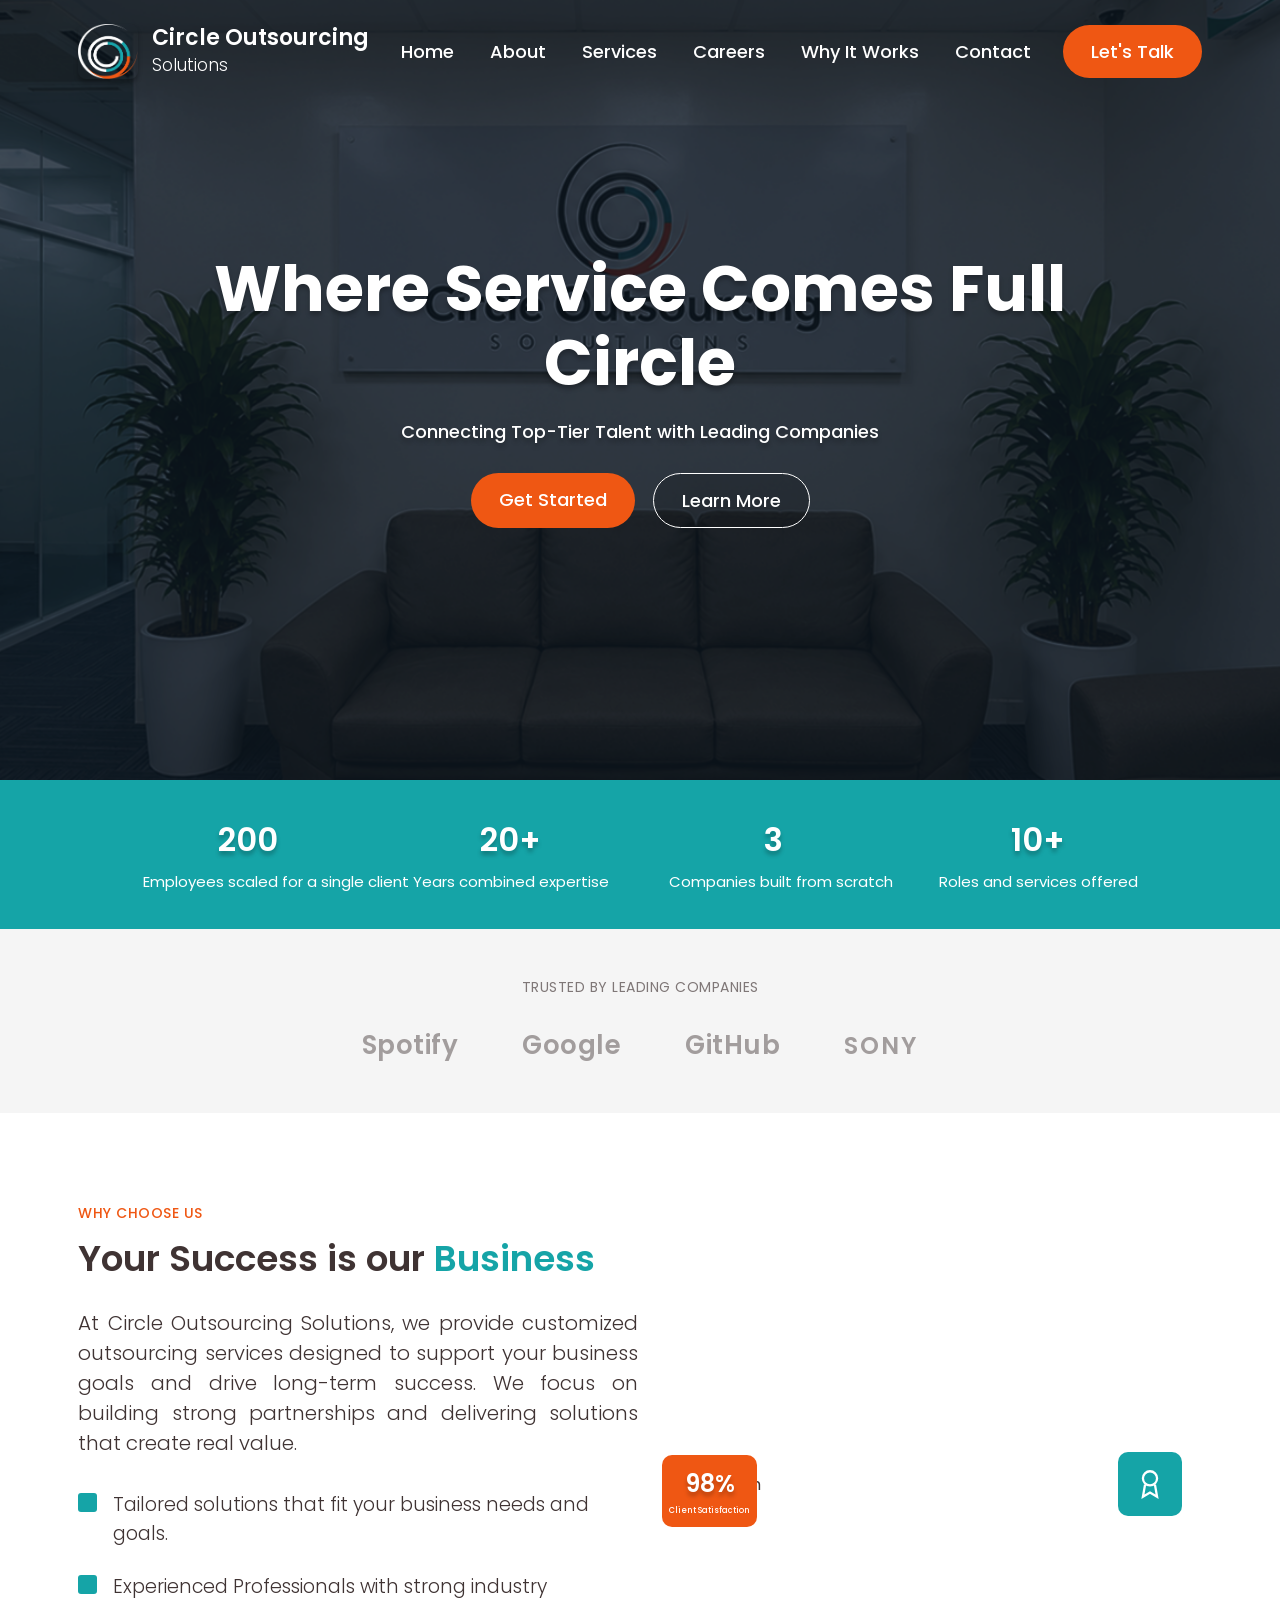
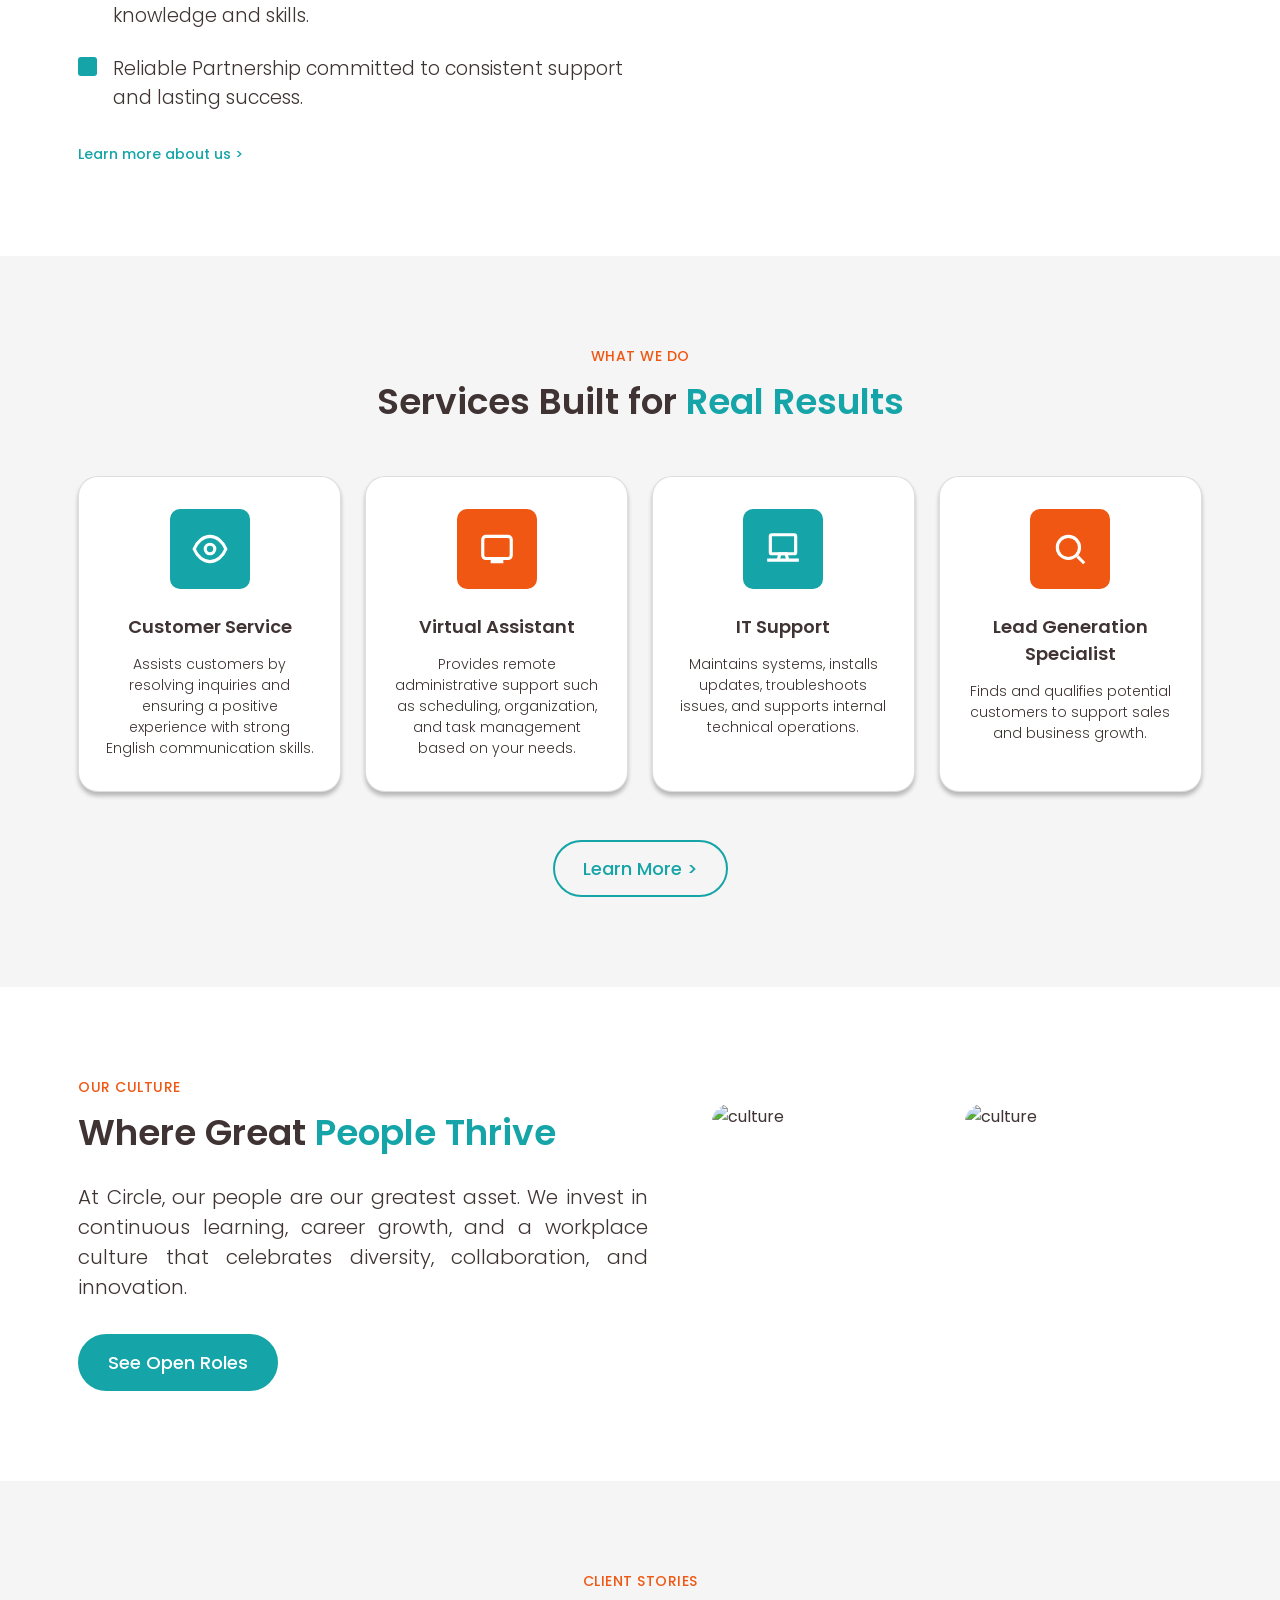
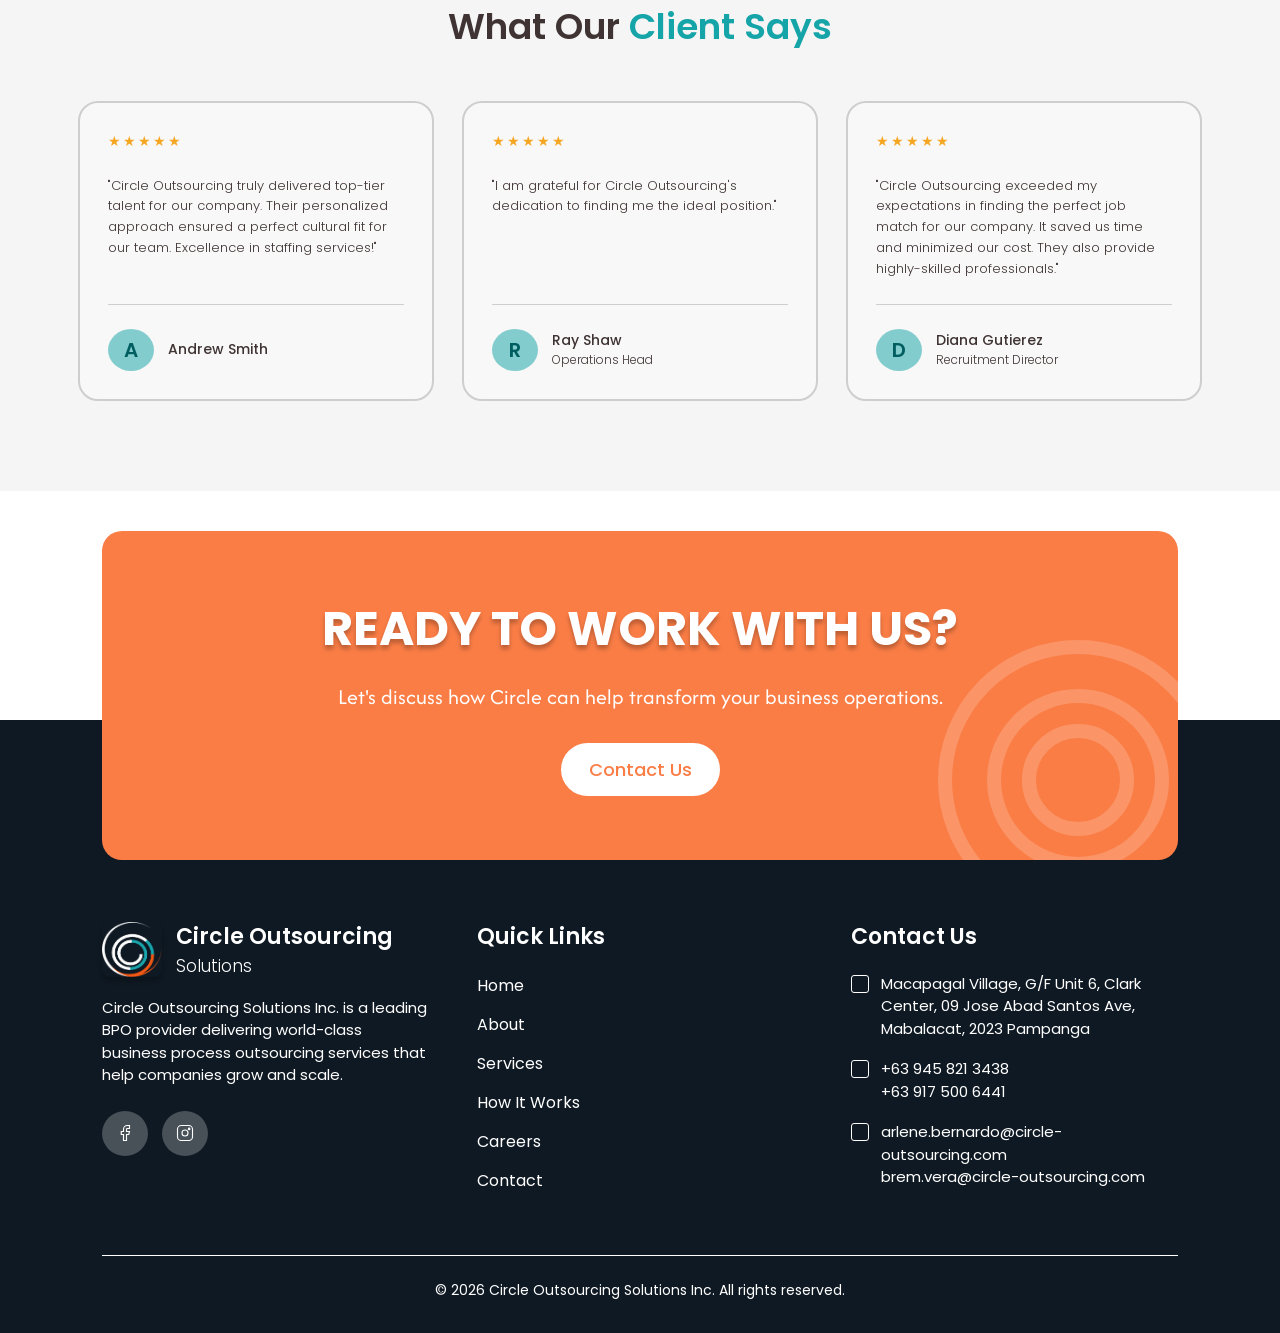
==== index.html @ a2fbd8a4 "Add files via upload" ====
<!DOCTYPE html>
<html lang="en">
<head>
<meta charset="UTF-8">
<title>Circle Outsourcing Solutions</title>
<link href="https://fonts.googleapis.com/css2?family=Poppins:wght@300;400;500;600;700&family=Afacad+Flux:wght@300;400&display=swap" rel="stylesheet">
<style>
  :root{
    --teal:#15A4A7;
    --teal-dark:#005E60;
    --orange:#EF5713;
    --orange-light:#FA7D46;
    --navy:#0F1923;
    --grey-bg:#F5F5F5;
    --text-dark:#3F3333;
  }
  *{box-sizing:border-box; margin:0; padding:0;}
  body{font-family:'Poppins',sans-serif; color:var(--text-dark);}
  img{max-width:100%; display:block;}
  .row12{max-width:1440px; margin:0 auto; padding:0 78.4px;} /* 0.8 of a 98px column (12-col grid, 1440 width, 24px gap) */
  .col-content{width:100%;}
  a{color:inherit; text-decoration:none;}

  /* ===== NAV ===== */
  header{position:fixed; top:0; left:0; right:0; z-index:50; background:rgba(15,25,35,0); transition:background-color .35s ease, box-shadow .35s ease;}
  header.scrolled{background:rgba(15,25,35,0.97); box-shadow:0 4px 20px rgba(0,0,0,.25);}
  .nav{display:flex; align-items:center; justify-content:space-between; padding:24px 0;}
  .brand{display:flex; align-items:center; gap:14px;}
  .brand img{width:60px; height:55px; border-radius:8px; box-shadow:0 4px 4px rgba(0,0,0,.25);}
  .brand-text{color:#fff;}
  .brand-text .name{font-size:22px; font-weight:600; line-height:1.2;}
  .brand-text .sub{font-size:17px; font-weight:300;}
  nav.links{display:flex; gap:36px; flex-wrap:wrap;}
  nav.links a{color:#fff; font-size:18px; font-weight:500;}
  .btn{display:inline-block; border-radius:50px; padding:13px 28px; font-size:18px; font-weight:500; white-space:nowrap;}
  .btn-orange{background:var(--orange); color:#fff;}
  .btn-outline{border:1px solid #fff; color:#fff; background:rgba(0,0,0,.15);}
  .btn-teal-outline{border:2px solid var(--teal); color:var(--teal); background:transparent;}
  .btn-teal{background:var(--teal); color:#fff; border:2px solid var(--teal);}
  .btn-white{background:#fff; color:var(--orange-light);}

  /* ===== HERO ===== */
  .hero{position:relative; background:var(--navy); overflow:hidden; min-height:780px; display:flex; align-items:center;}
  .hero-bg{position:absolute; inset:0; width:100%; height:100%; object-fit:cover; opacity:.55; z-index:0;}
  .hero .row12{position:relative; z-index:1; width:100%;}
  .hero-content{display:flex; flex-direction:column; align-items:center; text-align:center;}
  .hero-content h1{color:#fff; font-size:64px; font-weight:700; text-shadow:0 4px 4px rgba(0,0,0,.25); line-height:1.15; max-width:900px;}
  .hero-content p{color:#fff; font-size:18px; font-weight:500; margin-top:18px; text-shadow:0 4px 4px rgba(0,0,0,.25);}
  .hero-ctas{display:flex; gap:18px; margin-top:28px;}

  /* ===== STATS BAR ===== */
  .stats{background:var(--teal); display:flex; flex-wrap:wrap; justify-content:center; gap:60px; padding:36px 0;}
  .stat{text-align:center; color:#fff; max-width:210px;}
  .stat .num{font-size:32px; font-weight:600; text-shadow:0 4px 4px rgba(0,0,0,.25);}
  .stat .label{font-size:15px; font-weight:400; margin-top:6px; white-space:nowrap;}

  /* ===== TRUSTED BY ===== */
  .trusted{background:var(--grey-bg); padding:48px 24px; text-align:center;}
  .trusted .eyebrow{color:rgba(63,51,51,.65); font-size:14px; font-weight:400; letter-spacing:.5px; margin-bottom:28px;}
  .trusted-logos{display:flex; flex-wrap:wrap; justify-content:center; align-items:center; gap:64px; opacity:.45; color:var(--text-dark);}
  .trusted-logos .logo{font-size:26px; font-weight:600; display:flex; align-items:center; gap:8px; letter-spacing:.5px;}
  .trusted-logos svg{width:24px; height:24px;}

  /* ===== SECTION GENERIC ===== */
  section{padding:90px 0;}
  .eyebrow{color:var(--orange); font-size:14px; font-weight:500; letter-spacing:.5px; margin-bottom:10px;}
  h2{font-size:36px; font-weight:600; line-height:1.4;}
  h2 .teal{color:var(--teal);}
  .center{text-align:center;}

  /* ===== WHY CHOOSE US ===== */
  .why{background:#fff;}
  .why-grid{display:flex; gap:64px; align-items:center; flex-wrap:wrap;}
  .why-text{flex:1 1 480px; min-width:280px;}
  .why-text p.lead{font-size:20px; font-weight:300; text-align:justify; margin:24px 0 32px; line-height:1.5;}
  .why-list{list-style:none; display:flex; flex-direction:column; gap:24px;}
  .why-list li{display:flex; gap:16px; align-items:flex-start; font-size:19px; font-weight:300;}
  .why-list .bullet{flex:0 0 19px; height:19px; width:19px; background:var(--teal); margin-top:3px; border-radius:3px;}
  .learn-more{display:inline-block; margin-top:32px; color:var(--teal); font-size:14px; font-weight:500;}
  .why-img{flex:1 1 420px; min-width:280px; position:relative;}
  .why-img img{border-radius:20px; width:100%; height:auto;}
  .accent-block{position:absolute; border-radius:10px;}
  .accent-teal{width:64px; height:64px; background:var(--teal); top:-20px; right:20px; display:flex; align-items:center; justify-content:center;}
  .accent-orange{width:95px; height:72px; background:var(--orange); bottom:-30px; left:-40px; display:flex; flex-direction:column; align-items:center; justify-content:center; color:#fff;}
  .accent-orange .pct{font-size:24px; font-weight:600; text-shadow:0 4px 4px rgba(0,0,0,.25);}
  .accent-orange .pct-label{font-size:8px; font-weight:500; margin-top:4px;}

  /* ===== SERVICES ===== */
  .services{background:var(--grey-bg);}
  .services-grid{display:grid; grid-template-columns:repeat(4,1fr); gap:24px; margin-top:48px;}
  .service-card{background:#fff; border-radius:20px; border:1px solid rgba(0,0,0,.13); box-shadow:0 4px 4px rgba(0,0,0,.25); padding:32px 24px; text-align:center; display:flex; flex-direction:column; align-items:center;}
  .service-icon{width:80px; height:80px; border-radius:10px; display:flex; align-items:center; justify-content:center; margin-bottom:24px;}
  .service-icon.teal{background:var(--teal);}
  .service-icon.orange{background:var(--orange);}
  .service-icon svg{width:38px; height:38px; stroke:#fff; fill:none; stroke-width:2;}
  .service-card h3{font-size:18px; font-weight:600; margin-bottom:14px;}
  .service-card p{font-size:14px; font-weight:300; line-height:1.5;}
  .services-cta{text-align:center; margin-top:48px;}

 /* ===== CULTURE ===== */
  .culture-grid{display:flex; gap:64px; align-items:center; flex-wrap:wrap;}
  .culture-img{flex:1 1 380px; min-width:280px; display:flex; gap:14px; align-items:stretch;}
  .culture-img img{border-radius:18px; width:100%; height:260px; object-fit:cover; display:block;}
  .culture-img img:first-child{flex:0 1 42%;}
  .culture-img img:last-child{flex:0 1 58%;}
  .culture-text{flex:1 1 460px; min-width:280px;}
  .culture-text p.lead{font-size:20px; font-weight:300; text-align:justify; margin:24px 0 32px; line-height:1.5;}

  /* ===== TESTIMONIALS ===== */
  .testimonials{background:var(--grey-bg);}
  .testi-grid{display:grid; grid-template-columns:repeat(3,1fr); gap:28px; margin-top:48px;}
  .testi-card{background:rgba(255,255,255,.29); border:2px solid #CECECE; border-radius:20px; padding:28px; display:flex; flex-direction:column; gap:24px;}
  .testi-card .quote{font-size:13px; font-weight:300; line-height:1.6; flex:1;}
  .testi-divider{border-top:1px solid #CECECE;}
  .testi-person{display:flex; align-items:center; gap:14px;}
  .avatar{width:46px; height:42px; border-radius:50%; background:rgba(21,164,167,.51); display:flex; align-items:center; justify-content:center; color:var(--teal-dark); font-size:20px; font-weight:600;}
  .testi-person .name{font-size:14px; font-weight:500;}
  .testi-person .role{font-size:12px; font-weight:300;}
  .stars{color:#F5A623; font-size:14px; letter-spacing:2px;}

  /* ===== CTA ===== */
  .cta-wrap{padding:40px 24px 0; position:relative; z-index:2; margin-bottom:-140px;}
  .cta{background:var(--orange-light); border-radius:20px; padding:64px 48px; text-align:center; position:relative; overflow:hidden;}
  .cta img.deco{display:none;}
  .cta .ring{position:absolute; right:-40px; bottom:-60px; width:280px; height:280px; border:14px solid rgba(255,255,255,.18); border-radius:50%;}
  .cta .ring::before{content:''; position:absolute; inset:35px; border:14px solid rgba(255,255,255,.18); border-radius:50%;}
  .cta .ring::after{content:''; position:absolute; inset:70px; border:14px solid rgba(255,255,255,.18); border-radius:50%;}
  .cta h2{color:#fff; font-size:48px; font-weight:700; text-shadow:0 4px 4px rgba(0,0,0,.25); position:relative; z-index:1;}
  .cta p{color:#fff; font-size:22px; font-weight:400; font-family:'Afacad Flux',sans-serif; margin:20px auto 32px; max-width:700px; position:relative; z-index:1;}
  .cta .btn{position:relative; z-index:1;}

  /* ===== FOOTER ===== */
  footer{background:var(--navy); color:#fff; padding:200px 24px 32px; position:relative; z-index:1;}
  .footer-grid{display:flex; gap:48px; flex-wrap:wrap;}
  .footer-col{flex:1 1 260px; min-width:220px;}
  .footer-brand{display:flex; gap:14px; align-items:center; margin-bottom:18px;}
  .footer-brand img{width:60px; height:55px; border-radius:8px; box-shadow:0 4px 4px rgba(0,0,0,.25);}
  .footer-brand .name{font-size:22px; font-weight:600;}
  .footer-brand .sub{font-size:17px; font-weight:300;}
  .footer-col p{font-size:15px; font-weight:400; line-height:1.5;}
  .footer-col h4{font-size:22px; font-weight:600; margin-bottom:20px;}
  .footer-links{list-style:none; display:flex; flex-direction:column; gap:14px;}
  .footer-links a{font-size:16px; font-weight:400;}
  .contact-row{display:flex; gap:12px; margin-bottom:18px; font-size:15px; font-weight:400; line-height:1.5;}
  .icon-circle{width:18px; height:18px; border:1px solid #fff; border-radius:3px; flex:0 0 18px; margin-top:2px;}
  .socials{display:flex; gap:14px; margin-top:24px;}
  .social{width:46px; height:45px; border-radius:50%; background:rgba(255,255,255,.24); display:flex; align-items:center; justify-content:center;}
  .social svg{width:18px; height:18px; stroke:#fff; fill:none; stroke-width:1.5;}
  .footer-bottom{border-top:1px solid #fff; margin-top:48px; padding-top:24px; text-align:center; font-size:14px; font-weight:400;}

  @media (max-width:900px){
    .nav{flex-direction:column; gap:18px; padding:24px;}
    nav.links{justify-content:center;}
    .why-grid, .culture-grid{flex-direction:column;}
    .services-grid{grid-template-columns:repeat(2,1fr);}
    .testi-grid{grid-template-columns:1fr;}
    .hero-content h1{font-size:40px;}
    .cta h2{font-size:32px;}
  }
  @media (max-width:560px){
    .services-grid{grid-template-columns:1fr;}
    .stats{gap:30px;}
  }
</style>
</head>
<body>

<header id="site-header">
  <div class="row12"><div class="col-content nav">
    <div class="brand">
      <img src="COS LOGO.png" alt="logo">
      <div class="brand-text">
        <div class="name">Circle Outsourcing</div>
        <div class="sub">Solutions</div>
      </div>
    </div>
    <nav class="links">
      <a href="#">Home</a>
      <a href="#">About</a>
      <a href="#">Services</a>
      <a href="#">Careers</a>
      <a href="#">Why It Works</a>
      <a href="#">Contact</a>
    </nav>
    <a href="#" class="btn btn-orange">Let's Talk</a>
  </div></div>
</header>

<section class="hero" style="padding:0;">
  <img class="hero-bg" src="HERO SECTION.png" alt="hero background">
  <div class="row12"><div class="col-content hero-content">
    <h1>Where Service Comes Full Circle</h1>
    <p>Connecting Top-Tier Talent with Leading Companies</p>
    <div class="hero-ctas">
      <a href="#" class="btn btn-orange">Get Started</a>
      <a href="#" class="btn btn-outline">Learn More</a>
    </div>
  </div></div>
</section>

<div class="stats">
  <div class="row12"><div class="col-content" style="display:flex; flex-wrap:wrap; justify-content:center; gap:60px;">
  <div class="stat"><div class="num">200</div><div class="label">Employees scaled for a single client</div></div>
  <div class="stat"><div class="num">20+</div><div class="label">Years combined expertise</div></div>
  <div class="stat"><div class="num">3</div><div class="label">Companies built from scratch</div></div>
  <div class="stat"><div class="num">10+</div><div class="label">Roles and services offered</div></div>
  </div></div>
</div>

<div class="trusted">
  <div class="eyebrow">TRUSTED BY LEADING COMPANIES</div>
  <div class="row12"><div class="col-content trusted-logos">
    <div class="logo">Spotify</div>
    <div class="logo">Google</div>
    <div class="logo">GitHub</div>
    <div class="logo" style="font-size:24px; letter-spacing:2px;">SONY</div>
  </div>
</div>
</div>

<section class="why">
  <div class="row12"><div class="col-content why-grid">
    <div class="why-text">
      <div class="eyebrow">WHY CHOOSE US</div>
      <h2>Your Success is our <span class="teal">Business</span></h2>
      <p class="lead">At Circle Outsourcing Solutions, we provide customized outsourcing services designed to support your business goals and drive long-term success. We focus on building strong partnerships and delivering solutions that create real value.</p>
      <ul class="why-list">
        <li><span class="bullet"></span>Tailored solutions that fit your business needs and goals.</li>
        <li><span class="bullet"></span>Experienced Professionals with strong industry knowledge and skills.</li>
        <li><span class="bullet"></span>Reliable Partnership committed to consistent support and lasting success.</li>
      </ul>
      <a href="#" class="learn-more">Learn more about us &gt;</a>
    </div>
    <div class="why-img">
      <img src="WEBSITE PICS/3 People.png" alt="team">
      <div class="accent-block accent-teal">
        <svg viewBox="0 0 24 24" width="34" height="34" fill="none" stroke="#fff" stroke-width="1.6"><circle cx="12" cy="8" r="5"/><path d="M8.5 12.5L7 21l5-3 5 3-1.5-8.5"/></svg>
      </div>
      <div class="accent-block accent-orange">
        <div class="pct">98%</div>
        <div class="pct-label">Client Satisfaction</div>
      </div>
    </div>
  </div>
</div>
</section>

<section class="services">
  <div class="eyebrow center">WHAT WE DO</div>
  <h2 class="center">Services Built for <span class="teal">Real Results</span></h2>
  <div class="row12"><div class="col-content services-grid">
    <div class="service-card">
      <div class="service-icon teal">
        <svg viewBox="0 0 24 24"><path d="M2 12c2-5 6-8 10-8s8 3 10 8c-2 5-6 8-10 8s-8-3-10-8z"/><circle cx="12" cy="12" r="3"/></svg>
      </div>
      <h3>Customer Service</h3>
      <p>Assists customers by resolving inquiries and ensuring a positive experience with strong English communication skills.</p>
    </div>
    <div class="service-card">
      <div class="service-icon orange">
        <svg viewBox="0 0 24 24"><rect x="3" y="4" width="18" height="14" rx="2"/><path d="M8 20h8M12 18v2"/></svg>
      </div>
      <h3>Virtual Assistant</h3>
      <p>Provides remote administrative support such as scheduling, organization, and task management based on your needs.</p>
    </div>
    <div class="service-card">
      <div class="service-icon teal">
        <svg viewBox="0 0 24 24"><rect x="4" y="3" width="16" height="12" rx="1"/><path d="M2 19h20M9 19l1-4h4l1 4"/></svg>
      </div>
      <h3>IT Support</h3>
      <p>Maintains systems, installs updates, troubleshoots issues, and supports internal technical operations.</p>
    </div>
    <div class="service-card">
      <div class="service-icon orange">
        <svg viewBox="0 0 24 24"><circle cx="11" cy="11" r="7"/><path d="M21 21l-4.3-4.3"/></svg>
      </div>
      <h3>Lead Generation Specialist</h3>
      <p>Finds and qualifies potential customers to support sales and business growth.</p>
    </div>
  </div>
  </div>
  <div class="services-cta">
    <a href="#" class="btn btn-teal-outline">Learn More &gt;</a>
  </div>
</section>

<section class="culture">
  <div class="row12"><div class="col-content culture-grid">
    <div class="culture-text">
      <div class="eyebrow">OUR CULTURE</div>
      <h2>Where Great <span class="teal">People Thrive</span></h2>
      <p class="lead">At Circle, our people are our greatest asset. We invest in continuous learning, career growth, and a workplace culture that celebrates diversity, collaboration, and innovation.</p>
      <a href="#" class="btn btn-teal">See Open Roles</a>
    </div>
    <div class="culture-img" style="display:flex; gap:16px;">
      <img src="WEBSITE PICS/Talking girl.png" alt="culture" style="flex:1;">
      <img src="WEBSITE PICS/Meeting.png" alt="culture" style="flex:1;">
    </div>
  </div>
</div>
</section>

<section class="testimonials">
  <div class="eyebrow center">CLIENT STORIES</div>
  <h2 class="center">What Our <span class="teal">Client Says</span></h2>
  <div class="row12"><div class="col-content testi-grid">
    <div class="testi-card">
      <div class="stars">★★★★★</div>
      <div class="quote">"Circle Outsourcing truly delivered top-tier talent for our company. Their personalized approach ensured a perfect cultural fit for our team. Excellence in staffing services!"</div>
      <div class="testi-divider"></div>
      <div class="testi-person">
        <div class="avatar">A</div>
        <div>
          <div class="name">Andrew Smith</div>
        </div>
      </div>
    </div>
    <div class="testi-card">
      <div class="stars">★★★★★</div>
      <div class="quote">"I am grateful for Circle Outsourcing's dedication to finding me the ideal position."</div>
      <div class="testi-divider"></div>
      <div class="testi-person">
        <div class="avatar">R</div>
        <div>
          <div class="name">Ray Shaw</div>
          <div class="role">Operations Head</div>
        </div>
      </div>
    </div>
    <div class="testi-card">
      <div class="stars">★★★★★</div>
      <div class="quote">"Circle Outsourcing exceeded my expectations in finding the perfect job match for our company. It saved us time and minimized our cost. They also provide highly-skilled professionals."</div>
      <div class="testi-divider"></div>
      <div class="testi-person">
        <div class="avatar">D</div>
        <div>
          <div class="name">Diana Gutierez</div>
          <div class="role">Recruitment Director</div>
        </div>
      </div>
    </div>
  </div>
  </div>
</section>

<div class="cta-wrap">
  <div class="row12"><div class="col-content">
  <div class="cta">
    <img class="deco" src="https://placehold.co/330x283" alt="">
    <div class="ring"></div>
    <h2>READY TO WORK WITH US?</h2>
    <p>Let's discuss how Circle can help transform your business operations.</p>
    <a href="#" class="btn btn-white">Contact Us</a>
  </div>
  </div></div>
</div>

<footer>
  <div class="row12"><div class="col-content footer-grid">
    <div class="footer-col">
      <div class="footer-brand">
        <img src="COS LOGO.png" alt="logo">
        <div>
          <div class="name">Circle Outsourcing</div>
          <div class="sub">Solutions</div>
        </div>
      </div>
      <p>Circle Outsourcing Solutions Inc. is a leading BPO provider delivering world-class business process outsourcing services that help companies grow and scale.</p>
      <div class="socials">
        <div class="social"><svg viewBox="0 0 24 24"><path d="M18 2h-3a5 5 0 00-5 5v3H7v4h3v8h4v-8h3l1-4h-4V7a1 1 0 011-1h3z"/></svg></div>
        <div class="social"><svg viewBox="0 0 24 24"><rect x="2" y="2" width="20" height="20" rx="5"/><circle cx="12" cy="12" r="4"/><circle cx="17.5" cy="6.5" r="1"/></svg></div>
      </div>
    </div>
    <div class="footer-col">
      <h4>Quick Links</h4>
      <ul class="footer-links">
        <li><a href="#">Home</a></li>
        <li><a href="#">About</a></li>
        <li><a href="#">Services</a></li>
        <li><a href="#">How It Works</a></li>
        <li><a href="#">Careers</a></li>
        <li><a href="#">Contact</a></li>
      </ul>
    </div>
    <div class="footer-col">
      <h4>Contact Us</h4>
      <div class="contact-row"><div class="icon-circle"></div>Macapagal Village, G/F Unit 6, Clark Center, 09 Jose Abad Santos Ave, Mabalacat, 2023 Pampanga</div>
      <div class="contact-row"><div class="icon-circle"></div>+63 945 821 3438<br>+63 917 500 6441</div>
      <div class="contact-row"><div class="icon-circle"></div>arlene.bernardo@circle-outsourcing.com<br>brem.vera@circle-outsourcing.com</div>
    </div>
  </div>
  </div>
  <div class="row12"><div class="col-content footer-bottom">© 2026 Circle Outsourcing Solutions Inc. All rights reserved.</div></div>
</footer>

<script>
  const header = document.getElementById('site-header');
  function updateHeader(){
    if (window.scrollY > 40) {
      header.classList.add('scrolled');
    } else {
      header.classList.remove('scrolled');
    }
  }
  window.addEventListener('scroll', updateHeader);
  updateHeader();
</script>

</body>
</html>
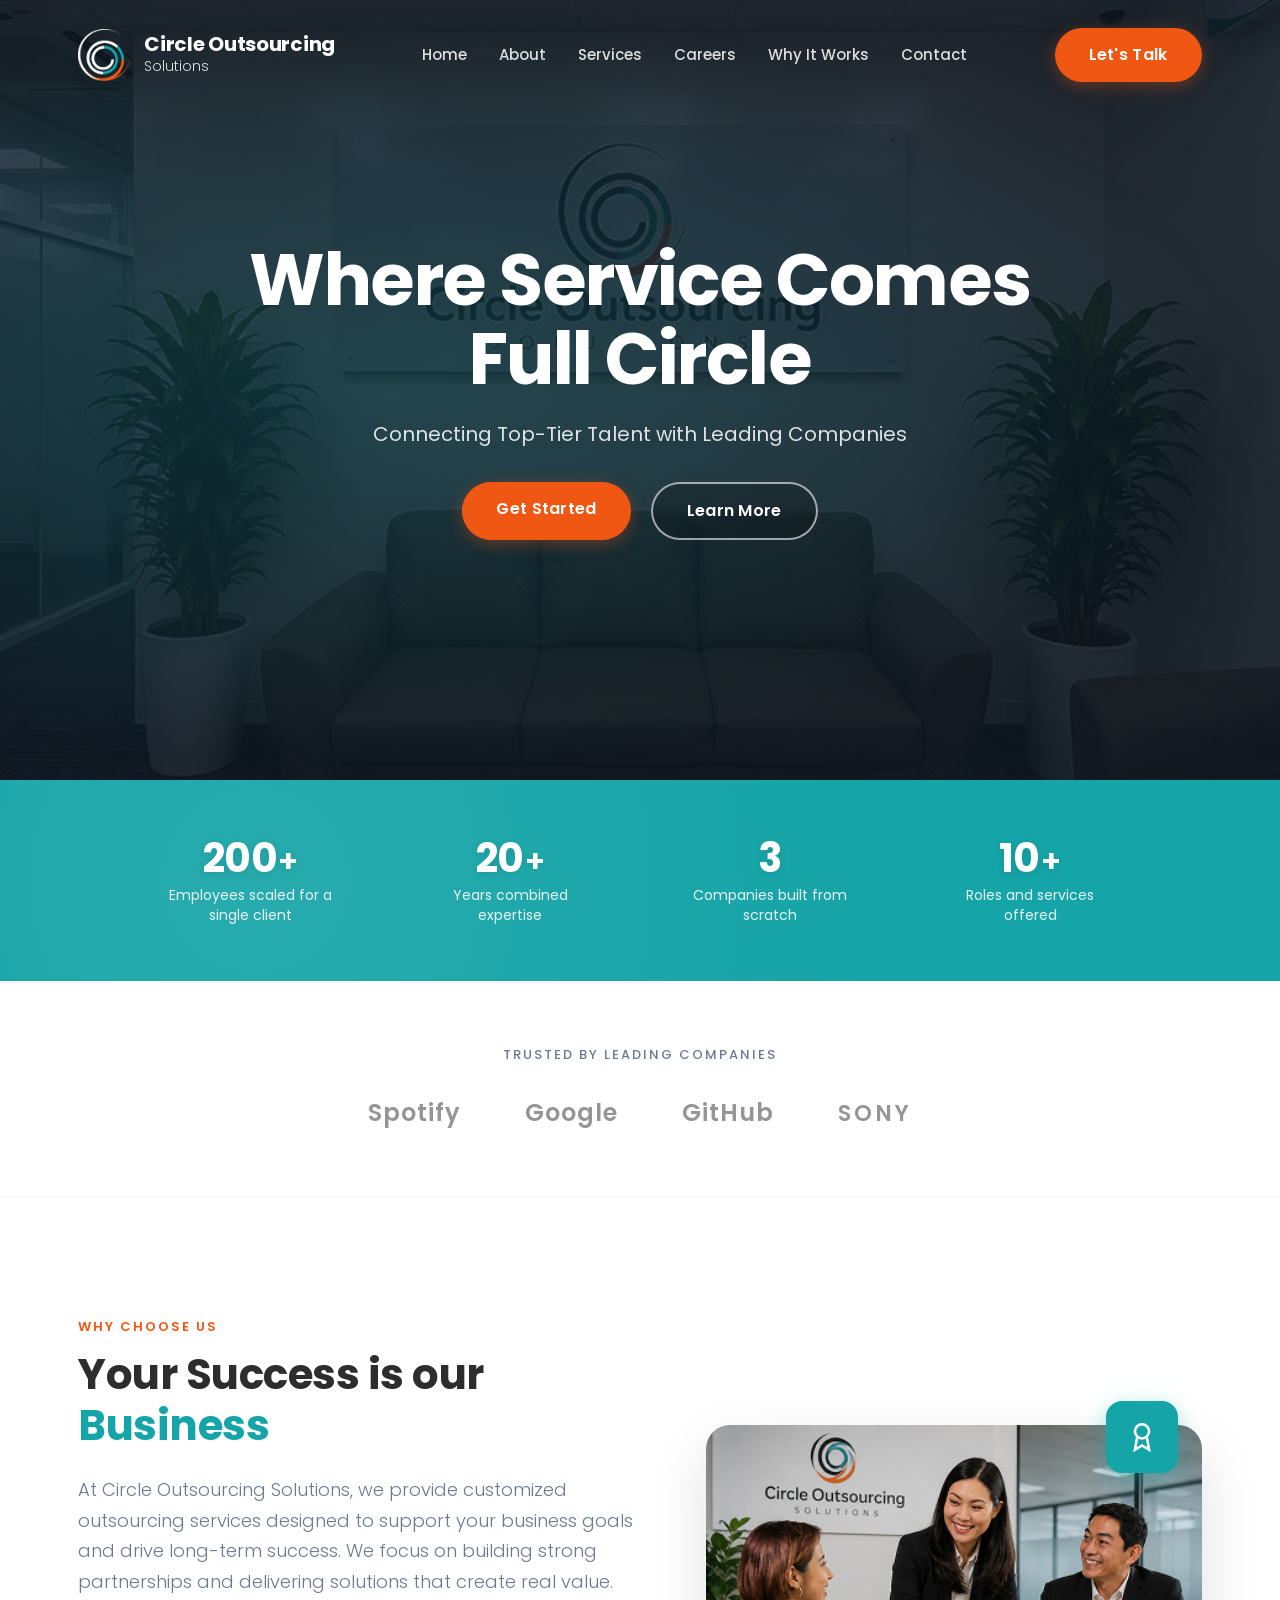
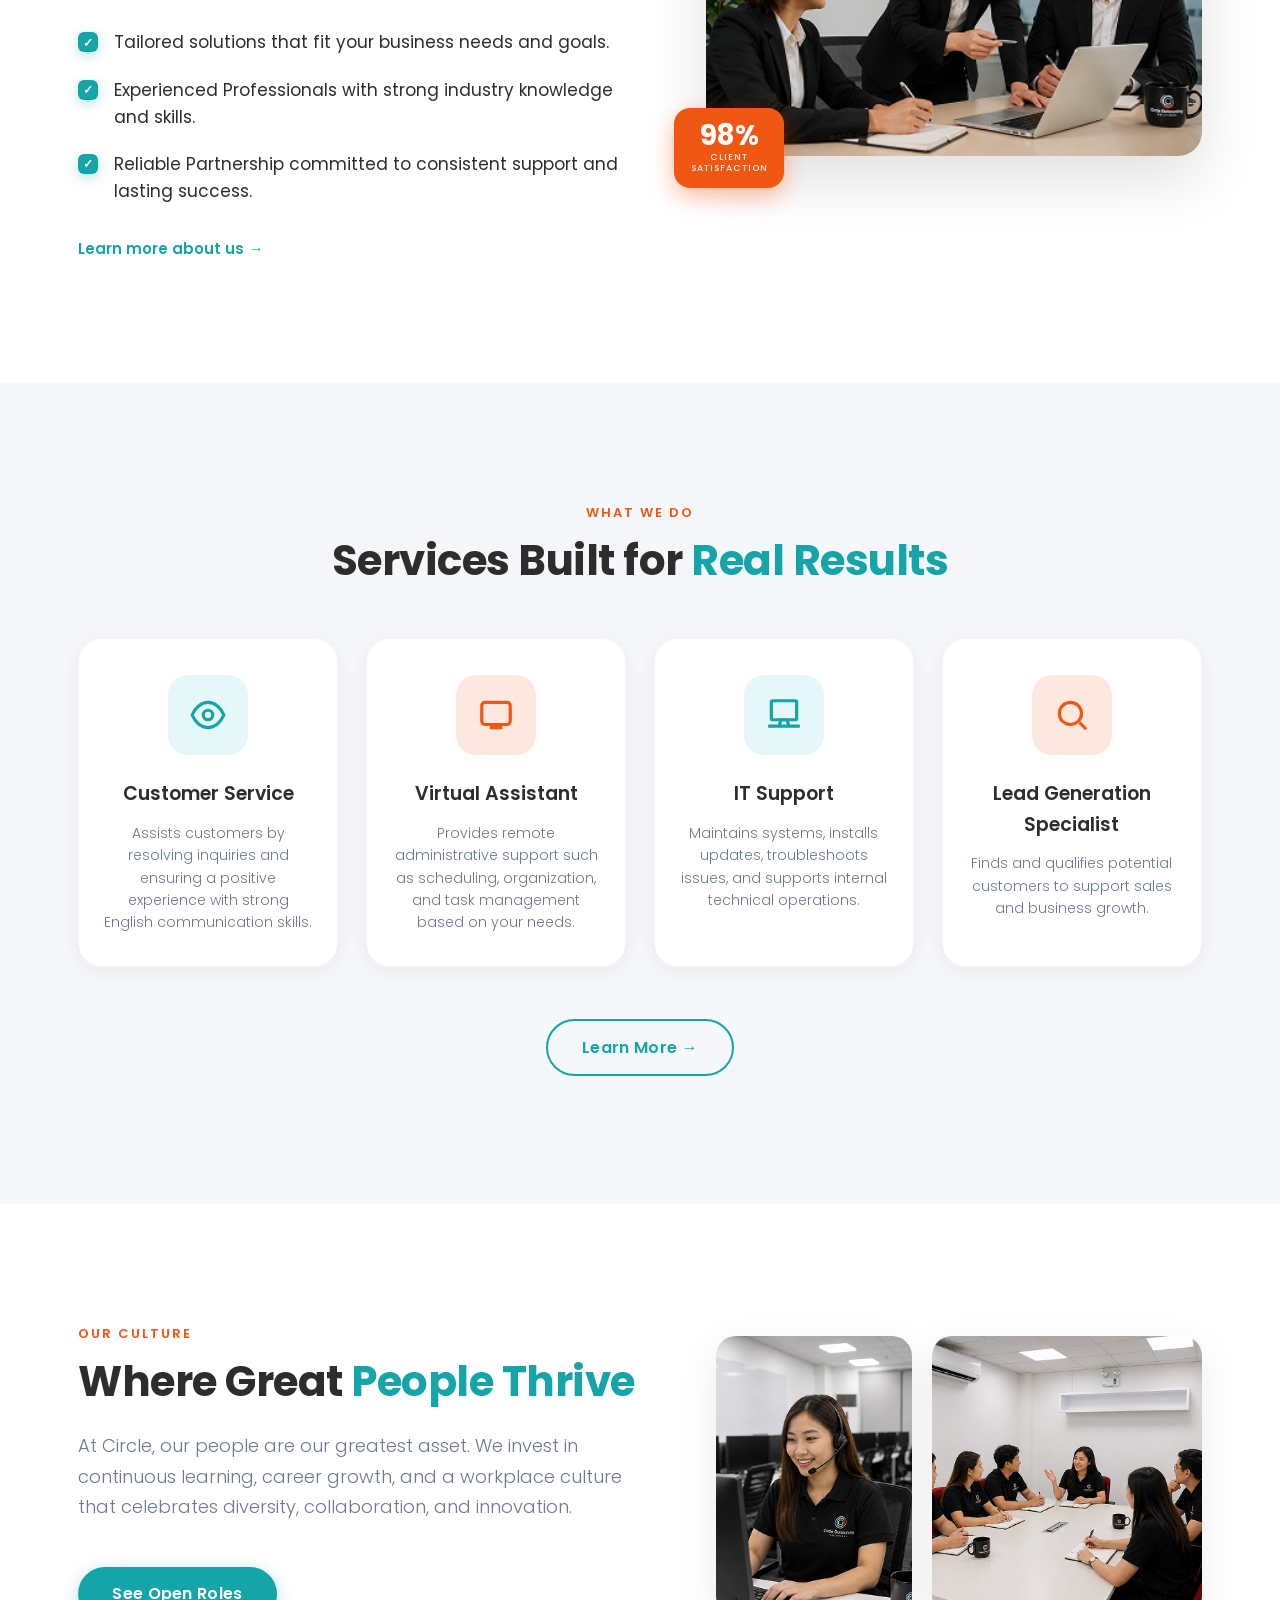
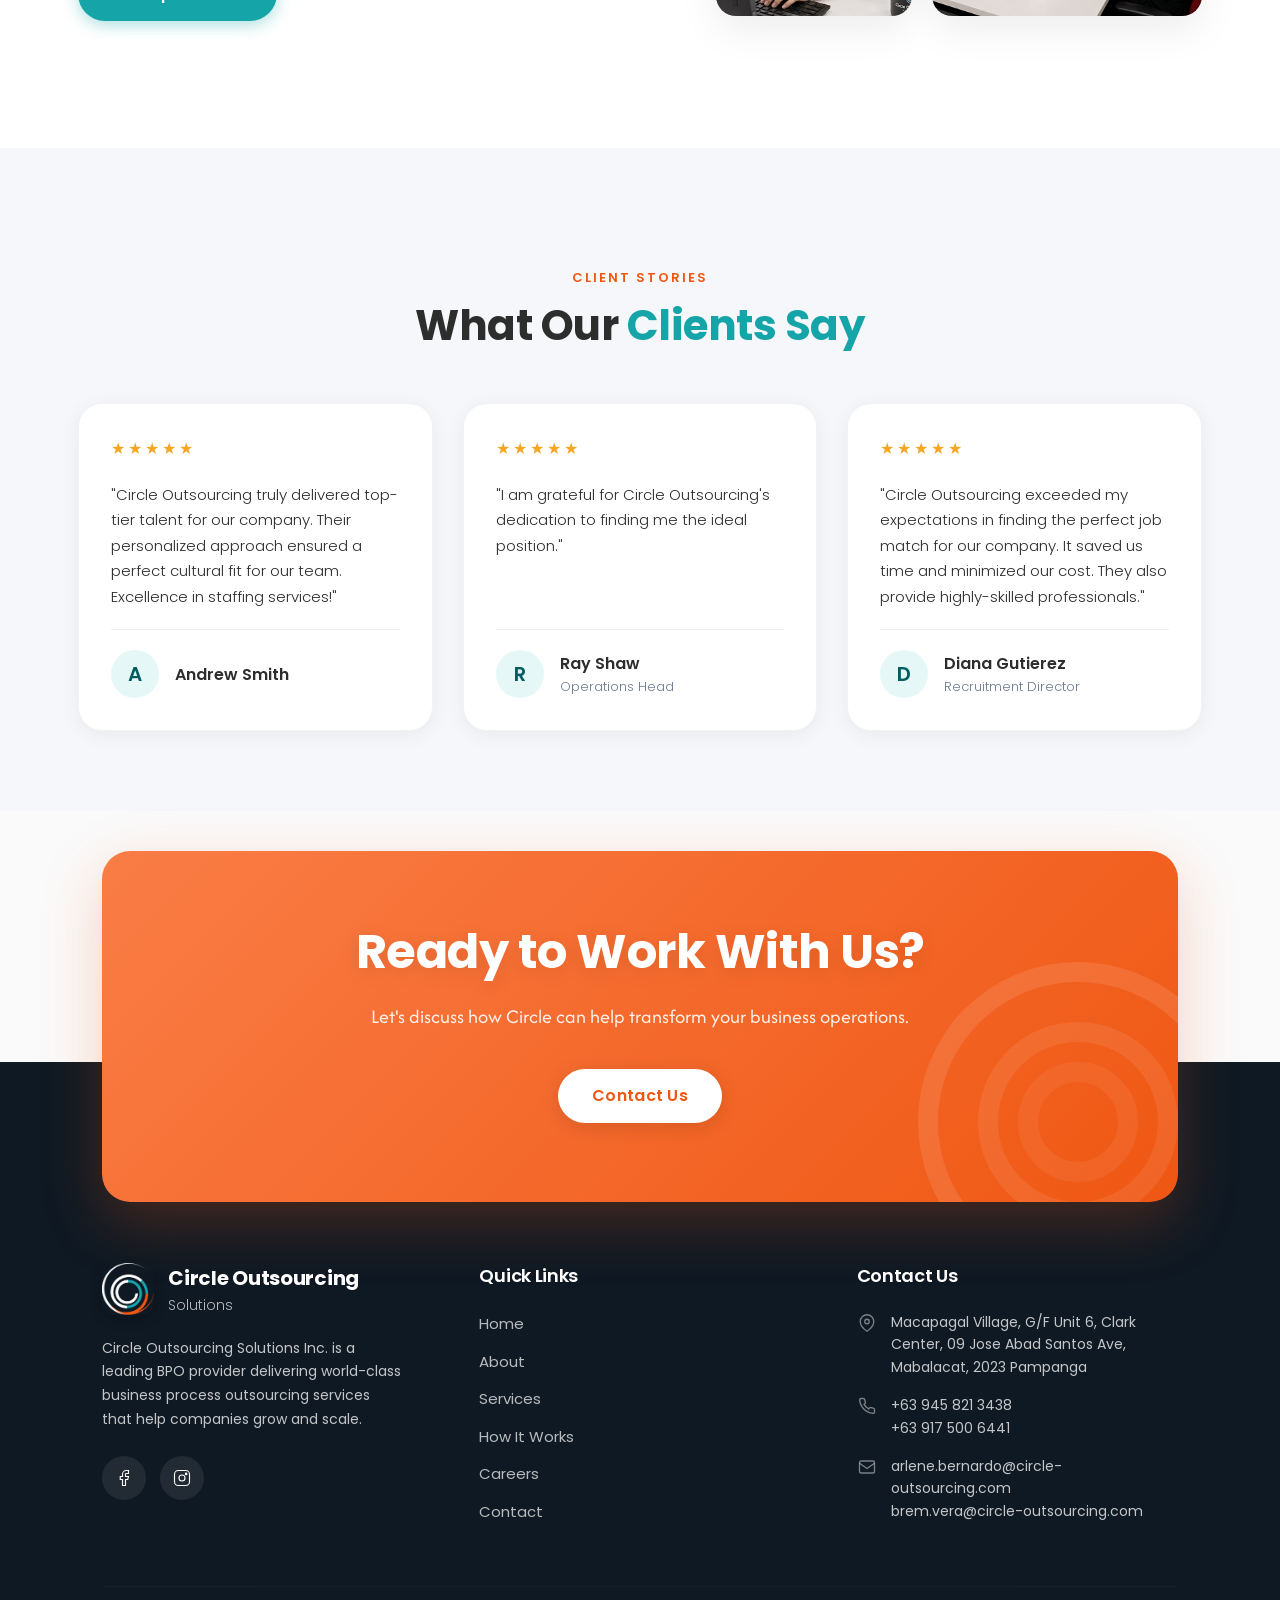
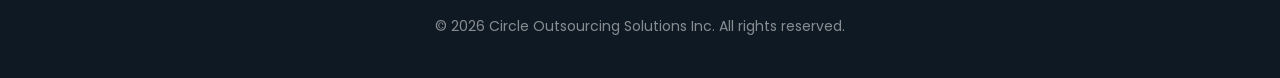
==== commit 3b711652: "Update fmt.Println message from 'Hello' to 'Goodbye'" ====
--- a/index.html
+++ b/index.html
@@ -1,410 +1,1416 @@
 <!DOCTYPE html>
 <html lang="en">
 <head>
-<meta charset="UTF-8">
-<title>Circle Outsourcing Solutions</title>
-<link href="https://fonts.googleapis.com/css2?family=Poppins:wght@300;400;500;600;700&family=Afacad+Flux:wght@300;400&display=swap" rel="stylesheet">
-<style>
-  :root{
-    --teal:#15A4A7;
-    --teal-dark:#005E60;
-    --orange:#EF5713;
-    --orange-light:#FA7D46;
-    --navy:#0F1923;
-    --grey-bg:#F5F5F5;
-    --text-dark:#3F3333;
-  }
-  *{box-sizing:border-box; margin:0; padding:0;}
-  body{font-family:'Poppins',sans-serif; color:var(--text-dark);}
-  img{max-width:100%; display:block;}
-  .row12{max-width:1440px; margin:0 auto; padding:0 78.4px;} /* 0.8 of a 98px column (12-col grid, 1440 width, 24px gap) */
-  .col-content{width:100%;}
-  a{color:inherit; text-decoration:none;}
-
-  /* ===== NAV ===== */
-  header{position:fixed; top:0; left:0; right:0; z-index:50; background:rgba(15,25,35,0); transition:background-color .35s ease, box-shadow .35s ease;}
-  header.scrolled{background:rgba(15,25,35,0.97); box-shadow:0 4px 20px rgba(0,0,0,.25);}
-  .nav{display:flex; align-items:center; justify-content:space-between; padding:24px 0;}
-  .brand{display:flex; align-items:center; gap:14px;}
-  .brand img{width:60px; height:55px; border-radius:8px; box-shadow:0 4px 4px rgba(0,0,0,.25);}
-  .brand-text{color:#fff;}
-  .brand-text .name{font-size:22px; font-weight:600; line-height:1.2;}
-  .brand-text .sub{font-size:17px; font-weight:300;}
-  nav.links{display:flex; gap:36px; flex-wrap:wrap;}
-  nav.links a{color:#fff; font-size:18px; font-weight:500;}
-  .btn{display:inline-block; border-radius:50px; padding:13px 28px; font-size:18px; font-weight:500; white-space:nowrap;}
-  .btn-orange{background:var(--orange); color:#fff;}
-  .btn-outline{border:1px solid #fff; color:#fff; background:rgba(0,0,0,.15);}
-  .btn-teal-outline{border:2px solid var(--teal); color:var(--teal); background:transparent;}
-  .btn-teal{background:var(--teal); color:#fff; border:2px solid var(--teal);}
-  .btn-white{background:#fff; color:var(--orange-light);}
-
-  /* ===== HERO ===== */
-  .hero{position:relative; background:var(--navy); overflow:hidden; min-height:780px; display:flex; align-items:center;}
-  .hero-bg{position:absolute; inset:0; width:100%; height:100%; object-fit:cover; opacity:.55; z-index:0;}
-  .hero .row12{position:relative; z-index:1; width:100%;}
-  .hero-content{display:flex; flex-direction:column; align-items:center; text-align:center;}
-  .hero-content h1{color:#fff; font-size:64px; font-weight:700; text-shadow:0 4px 4px rgba(0,0,0,.25); line-height:1.15; max-width:900px;}
-  .hero-content p{color:#fff; font-size:18px; font-weight:500; margin-top:18px; text-shadow:0 4px 4px rgba(0,0,0,.25);}
-  .hero-ctas{display:flex; gap:18px; margin-top:28px;}
-
-  /* ===== STATS BAR ===== */
-  .stats{background:var(--teal); display:flex; flex-wrap:wrap; justify-content:center; gap:60px; padding:36px 0;}
-  .stat{text-align:center; color:#fff; max-width:210px;}
-  .stat .num{font-size:32px; font-weight:600; text-shadow:0 4px 4px rgba(0,0,0,.25);}
-  .stat .label{font-size:15px; font-weight:400; margin-top:6px; white-space:nowrap;}
-
-  /* ===== TRUSTED BY ===== */
-  .trusted{background:var(--grey-bg); padding:48px 24px; text-align:center;}
-  .trusted .eyebrow{color:rgba(63,51,51,.65); font-size:14px; font-weight:400; letter-spacing:.5px; margin-bottom:28px;}
-  .trusted-logos{display:flex; flex-wrap:wrap; justify-content:center; align-items:center; gap:64px; opacity:.45; color:var(--text-dark);}
-  .trusted-logos .logo{font-size:26px; font-weight:600; display:flex; align-items:center; gap:8px; letter-spacing:.5px;}
-  .trusted-logos svg{width:24px; height:24px;}
-
-  /* ===== SECTION GENERIC ===== */
-  section{padding:90px 0;}
-  .eyebrow{color:var(--orange); font-size:14px; font-weight:500; letter-spacing:.5px; margin-bottom:10px;}
-  h2{font-size:36px; font-weight:600; line-height:1.4;}
-  h2 .teal{color:var(--teal);}
-  .center{text-align:center;}
-
-  /* ===== WHY CHOOSE US ===== */
-  .why{background:#fff;}
-  .why-grid{display:flex; gap:64px; align-items:center; flex-wrap:wrap;}
-  .why-text{flex:1 1 480px; min-width:280px;}
-  .why-text p.lead{font-size:20px; font-weight:300; text-align:justify; margin:24px 0 32px; line-height:1.5;}
-  .why-list{list-style:none; display:flex; flex-direction:column; gap:24px;}
-  .why-list li{display:flex; gap:16px; align-items:flex-start; font-size:19px; font-weight:300;}
-  .why-list .bullet{flex:0 0 19px; height:19px; width:19px; background:var(--teal); margin-top:3px; border-radius:3px;}
-  .learn-more{display:inline-block; margin-top:32px; color:var(--teal); font-size:14px; font-weight:500;}
-  .why-img{flex:1 1 420px; min-width:280px; position:relative;}
-  .why-img img{border-radius:20px; width:100%; height:auto;}
-  .accent-block{position:absolute; border-radius:10px;}
-  .accent-teal{width:64px; height:64px; background:var(--teal); top:-20px; right:20px; display:flex; align-items:center; justify-content:center;}
-  .accent-orange{width:95px; height:72px; background:var(--orange); bottom:-30px; left:-40px; display:flex; flex-direction:column; align-items:center; justify-content:center; color:#fff;}
-  .accent-orange .pct{font-size:24px; font-weight:600; text-shadow:0 4px 4px rgba(0,0,0,.25);}
-  .accent-orange .pct-label{font-size:8px; font-weight:500; margin-top:4px;}
-
-  /* ===== SERVICES ===== */
-  .services{background:var(--grey-bg);}
-  .services-grid{display:grid; grid-template-columns:repeat(4,1fr); gap:24px; margin-top:48px;}
-  .service-card{background:#fff; border-radius:20px; border:1px solid rgba(0,0,0,.13); box-shadow:0 4px 4px rgba(0,0,0,.25); padding:32px 24px; text-align:center; display:flex; flex-direction:column; align-items:center;}
-  .service-icon{width:80px; height:80px; border-radius:10px; display:flex; align-items:center; justify-content:center; margin-bottom:24px;}
-  .service-icon.teal{background:var(--teal);}
-  .service-icon.orange{background:var(--orange);}
-  .service-icon svg{width:38px; height:38px; stroke:#fff; fill:none; stroke-width:2;}
-  .service-card h3{font-size:18px; font-weight:600; margin-bottom:14px;}
-  .service-card p{font-size:14px; font-weight:300; line-height:1.5;}
-  .services-cta{text-align:center; margin-top:48px;}
-
- /* ===== CULTURE ===== */
-  .culture-grid{display:flex; gap:64px; align-items:center; flex-wrap:wrap;}
-  .culture-img{flex:1 1 380px; min-width:280px; display:flex; gap:14px; align-items:stretch;}
-  .culture-img img{border-radius:18px; width:100%; height:260px; object-fit:cover; display:block;}
-  .culture-img img:first-child{flex:0 1 42%;}
-  .culture-img img:last-child{flex:0 1 58%;}
-  .culture-text{flex:1 1 460px; min-width:280px;}
-  .culture-text p.lead{font-size:20px; font-weight:300; text-align:justify; margin:24px 0 32px; line-height:1.5;}
-
-  /* ===== TESTIMONIALS ===== */
-  .testimonials{background:var(--grey-bg);}
-  .testi-grid{display:grid; grid-template-columns:repeat(3,1fr); gap:28px; margin-top:48px;}
-  .testi-card{background:rgba(255,255,255,.29); border:2px solid #CECECE; border-radius:20px; padding:28px; display:flex; flex-direction:column; gap:24px;}
-  .testi-card .quote{font-size:13px; font-weight:300; line-height:1.6; flex:1;}
-  .testi-divider{border-top:1px solid #CECECE;}
-  .testi-person{display:flex; align-items:center; gap:14px;}
-  .avatar{width:46px; height:42px; border-radius:50%; background:rgba(21,164,167,.51); display:flex; align-items:center; justify-content:center; color:var(--teal-dark); font-size:20px; font-weight:600;}
-  .testi-person .name{font-size:14px; font-weight:500;}
-  .testi-person .role{font-size:12px; font-weight:300;}
-  .stars{color:#F5A623; font-size:14px; letter-spacing:2px;}
-
-  /* ===== CTA ===== */
-  .cta-wrap{padding:40px 24px 0; position:relative; z-index:2; margin-bottom:-140px;}
-  .cta{background:var(--orange-light); border-radius:20px; padding:64px 48px; text-align:center; position:relative; overflow:hidden;}
-  .cta img.deco{display:none;}
-  .cta .ring{position:absolute; right:-40px; bottom:-60px; width:280px; height:280px; border:14px solid rgba(255,255,255,.18); border-radius:50%;}
-  .cta .ring::before{content:''; position:absolute; inset:35px; border:14px solid rgba(255,255,255,.18); border-radius:50%;}
-  .cta .ring::after{content:''; position:absolute; inset:70px; border:14px solid rgba(255,255,255,.18); border-radius:50%;}
-  .cta h2{color:#fff; font-size:48px; font-weight:700; text-shadow:0 4px 4px rgba(0,0,0,.25); position:relative; z-index:1;}
-  .cta p{color:#fff; font-size:22px; font-weight:400; font-family:'Afacad Flux',sans-serif; margin:20px auto 32px; max-width:700px; position:relative; z-index:1;}
-  .cta .btn{position:relative; z-index:1;}
-
-  /* ===== FOOTER ===== */
-  footer{background:var(--navy); color:#fff; padding:200px 24px 32px; position:relative; z-index:1;}
-  .footer-grid{display:flex; gap:48px; flex-wrap:wrap;}
-  .footer-col{flex:1 1 260px; min-width:220px;}
-  .footer-brand{display:flex; gap:14px; align-items:center; margin-bottom:18px;}
-  .footer-brand img{width:60px; height:55px; border-radius:8px; box-shadow:0 4px 4px rgba(0,0,0,.25);}
-  .footer-brand .name{font-size:22px; font-weight:600;}
-  .footer-brand .sub{font-size:17px; font-weight:300;}
-  .footer-col p{font-size:15px; font-weight:400; line-height:1.5;}
-  .footer-col h4{font-size:22px; font-weight:600; margin-bottom:20px;}
-  .footer-links{list-style:none; display:flex; flex-direction:column; gap:14px;}
-  .footer-links a{font-size:16px; font-weight:400;}
-  .contact-row{display:flex; gap:12px; margin-bottom:18px; font-size:15px; font-weight:400; line-height:1.5;}
-  .icon-circle{width:18px; height:18px; border:1px solid #fff; border-radius:3px; flex:0 0 18px; margin-top:2px;}
-  .socials{display:flex; gap:14px; margin-top:24px;}
-  .social{width:46px; height:45px; border-radius:50%; background:rgba(255,255,255,.24); display:flex; align-items:center; justify-content:center;}
-  .social svg{width:18px; height:18px; stroke:#fff; fill:none; stroke-width:1.5;}
-  .footer-bottom{border-top:1px solid #fff; margin-top:48px; padding-top:24px; text-align:center; font-size:14px; font-weight:400;}
-
-  @media (max-width:900px){
-    .nav{flex-direction:column; gap:18px; padding:24px;}
-    nav.links{justify-content:center;}
-    .why-grid, .culture-grid{flex-direction:column;}
-    .services-grid{grid-template-columns:repeat(2,1fr);}
-    .testi-grid{grid-template-columns:1fr;}
-    .hero-content h1{font-size:40px;}
-    .cta h2{font-size:32px;}
-  }
-  @media (max-width:560px){
-    .services-grid{grid-template-columns:1fr;}
-    .stats{gap:30px;}
-  }
-</style>
+  <meta charset="UTF-8">
+  <meta name="viewport" content="width=device-width, initial-scale=1.0">
+  <title>Circle Outsourcing Solutions</title>
+  <link href="https://fonts.googleapis.com/css2?family=Poppins:wght@300;400;500;600;700&family=Afacad+Flux:wght@300;400&display=swap" rel="stylesheet">
+  <style>
+    * {
+      margin: 0;
+      padding: 0;
+      box-sizing: border-box;
+    }
+
+    body {
+      font-family: 'Poppins', sans-serif;
+      color: #2D2D2D;
+      background: #FAFAFA;
+      line-height: 1.6;
+    }
+
+    img {
+      max-width: 100%;
+      display: block;
+    }
+
+    .row12 {
+      max-width: 1440px;
+      margin: 0 auto;
+      padding: 0 78.4px;
+    }
+
+    .col-content {
+      width: 100%;
+    }
+
+    a {
+      color: inherit;
+      text-decoration: none;
+    }
+
+    /* ----- ROOT ----- */
+    :root {
+      --teal: #15A4A7;
+      --teal-dark: #005E60;
+      --teal-light: #E6F7F8;
+      --orange: #EF5713;
+      --orange-light: #FA7D46;
+      --orange-pale: #FDE8DF;
+      --navy: #0F1923;
+      --navy-light: #1A2C3B;
+      --grey-bg: #F5F7FA;
+      --text-dark: #2D2D2D;
+      --text-muted: #6B7A8F;
+      --shadow-sm: 0 4px 20px rgba(0,0,0,0.06);
+      --shadow-md: 0 12px 40px rgba(0,0,0,0.08);
+      --shadow-lg: 0 24px 60px rgba(0,0,0,0.12);
+      --section-spacing: 120px;
+      --section-spacing-mobile: 70px;
+    }
+
+    /* ----- BUTTONS ----- */
+    .btn {
+      display: inline-block;
+      border-radius: 60px;
+      padding: 14px 34px;
+      font-size: 16px;
+      font-weight: 600;
+      white-space: nowrap;
+      transition: all 0.3s cubic-bezier(0.25, 0.46, 0.45, 0.94);
+      letter-spacing: 0.3px;
+      cursor: pointer;
+      border: none;
+      position: relative;
+      overflow: hidden;
+    }
+    .btn::after {
+      content: '';
+      position: absolute;
+      inset: 0;
+      background: rgba(255,255,255,0.15);
+      transform: translateX(-100%);
+      transition: transform 0.4s ease;
+    }
+    .btn:hover::after {
+      transform: translateX(0);
+    }
+    .btn-orange {
+      background: var(--orange);
+      color: #fff;
+      box-shadow: 0 4px 16px rgba(239, 87, 19, 0.35);
+    }
+    .btn-orange:hover {
+      transform: translateY(-2px);
+      box-shadow: 0 8px 28px rgba(239, 87, 19, 0.45);
+    }
+    .btn-outline {
+      border: 2px solid rgba(255,255,255,0.6);
+      color: #fff;
+      background: rgba(0, 0, 0, 0.2);
+      backdrop-filter: blur(4px);
+    }
+    .btn-outline:hover {
+      background: rgba(255,255,255,0.15);
+      border-color: #fff;
+      transform: translateY(-2px);
+    }
+    .btn-teal-outline {
+      border: 2px solid var(--teal);
+      color: var(--teal);
+      background: transparent;
+    }
+    .btn-teal-outline:hover {
+      background: var(--teal);
+      color: #fff;
+      transform: translateY(-2px);
+      box-shadow: 0 8px 24px rgba(21, 164, 167, 0.3);
+    }
+    .btn-teal {
+      background: var(--teal);
+      color: #fff;
+      box-shadow: 0 4px 16px rgba(21, 164, 167, 0.35);
+    }
+    .btn-teal:hover {
+      transform: translateY(-2px);
+      box-shadow: 0 8px 28px rgba(21, 164, 167, 0.45);
+    }
+    .btn-white {
+      background: #fff;
+      color: var(--orange);
+      box-shadow: 0 4px 20px rgba(0,0,0,0.12);
+    }
+    .btn-white:hover {
+      transform: translateY(-2px) scale(1.02);
+      box-shadow: 0 8px 32px rgba(0,0,0,0.18);
+    }
+
+    /* ----- HEADER / NAV ----- */
+    header {
+      position: fixed;
+      top: 0;
+      left: 0;
+      right: 0;
+      z-index: 50;
+      background: transparent;
+      transition: all 0.4s ease;
+      padding-top: 12px;
+    }
+    header.scrolled {
+      background: rgba(15, 25, 35, 0.96);
+      backdrop-filter: blur(12px);
+      box-shadow: 0 4px 30px rgba(0, 0, 0, 0.2);
+      padding: 4px 0;
+      padding-top: 8px;
+    }
+    .nav {
+      display: flex;
+      align-items: center;
+      justify-content: space-between;
+      padding: 16px 0;
+    }
+    .brand {
+      display: flex;
+      align-items: center;
+      gap: 14px;
+    }
+    .brand img {
+      width: 52px;
+      height: 52px;
+      border-radius: 12px;
+      box-shadow: 0 4px 12px rgba(0, 0, 0, 0.15);
+      object-fit: cover;
+    }
+    .brand-text {
+      color: #fff;
+    }
+    .brand-text .name {
+      font-size: 20px;
+      font-weight: 700;
+      line-height: 1.1;
+      letter-spacing: -0.3px;
+    }
+    .brand-text .sub {
+      font-size: 14px;
+      font-weight: 300;
+      opacity: 0.85;
+    }
+    nav.links {
+      display: flex;
+      gap: 32px;
+      flex-wrap: wrap;
+      align-items: center;
+    }
+    nav.links a {
+      color: rgba(255,255,255,0.85);
+      font-size: 15px;
+      font-weight: 500;
+      transition: color 0.25s ease;
+      position: relative;
+    }
+    nav.links a:hover {
+      color: var(--orange-light);
+    }
+
+    /* ----- HERO ----- */
+    .hero {
+      position: relative;
+      background: var(--navy);
+      overflow: hidden;
+      min-height: 780px;
+      display: flex;
+      align-items: center;
+    }
+    .hero::before {
+      content: '';
+      position: absolute;
+      inset: 0;
+      background: radial-gradient(ellipse at 30% 50%, rgba(21,164,167,0.2) 0%, transparent 70%);
+      z-index: 1;
+    }
+    .hero-bg {
+      position: absolute;
+      inset: 0;
+      width: 100%;
+      height: 100%;
+      object-fit: cover;
+      opacity: 0.4;
+      z-index: 0;
+    }
+    .hero .row12 {
+      position: relative;
+      z-index: 2;
+      width: 100%;
+    }
+    .hero-content {
+      display: flex;
+      flex-direction: column;
+      align-items: center;
+      text-align: center;
+      padding: 40px 0;
+    }
+    .hero-content h1 {
+      color: #fff;
+      font-size: 72px;
+      font-weight: 700;
+      line-height: 1.1;
+      max-width: 850px;
+      animation: fadeUp 0.9s ease;
+      letter-spacing: -1.5px;
+    }
+    .hero-content p {
+      color: rgba(255,255,255,0.85);
+      font-size: 20px;
+      font-weight: 400;
+      margin-top: 20px;
+      max-width: 600px;
+      animation: fadeUp 1s ease;
+    }
+    .hero-ctas {
+      display: flex;
+      gap: 20px;
+      margin-top: 32px;
+      animation: fadeUp 1.1s ease;
+    }
+
+    /* ----- STATS / TRUST INDICATORS ----- */
+    .stats {
+      background: var(--teal);
+      padding: 56px 0;
+      position: relative;
+      overflow: hidden;
+    }
+    .stats::before {
+      content: '';
+      position: absolute;
+      inset: 0;
+      background: radial-gradient(circle at 20% 50%, rgba(255,255,255,0.08) 0%, transparent 60%);
+    }
+    .stats .row12 .col-content {
+      display: flex;
+      flex-wrap: wrap;
+      justify-content: center;
+      align-items: flex-start;
+      gap: 48px 80px;
+      position: relative;
+    }
+    .stat {
+      text-align: center;
+      color: #fff;
+      max-width: 210px;
+      flex: 0 1 auto;
+      display: flex;
+      flex-direction: column;
+      align-items: center;
+    }
+    .stat .num {
+      font-size: 40px;
+      font-weight: 700;
+      letter-spacing: -0.5px;
+      text-shadow: 0 2px 8px rgba(0,0,0,0.1);
+      line-height: 1.1;
+    }
+    /* Suffix (+ sign) styling */
+    .stat .num .suffix {
+      font-size: 32px;
+      font-weight: 600;
+    }
+    .stat .label {
+      font-size: 14px;
+      font-weight: 400;
+      margin-top: 6px;
+      opacity: 0.9;
+      line-height: 1.4;
+      max-width: 180px;
+    }
+
+    /* ----- TRUSTED ----- */
+    .trusted {
+      background: #fff;
+      padding: 64px 24px;
+      text-align: center;
+      border-bottom: 1px solid rgba(0,0,0,0.04);
+    }
+    .trusted .eyebrow {
+      color: var(--text-muted);
+      font-size: 13px;
+      font-weight: 500;
+      letter-spacing: 2px;
+      text-transform: uppercase;
+      margin-bottom: 28px;
+    }
+    .trusted-logos {
+      display: flex;
+      flex-wrap: wrap;
+      justify-content: center;
+      align-items: center;
+      gap: 64px;
+      opacity: 0.5;
+      color: var(--text-dark);
+      transition: opacity 0.4s ease;
+    }
+    .trusted-logos:hover {
+      opacity: 0.7;
+    }
+    .trusted-logos .logo {
+      font-size: 24px;
+      font-weight: 600;
+      letter-spacing: 1px;
+      transition: transform 0.3s ease;
+    }
+    .trusted-logos .logo:hover {
+      transform: scale(1.05);
+    }
+
+    /* ----- SECTIONS ----- */
+    section {
+      padding: var(--section-spacing) 0;
+    }
+    .eyebrow {
+      color: var(--orange);
+      font-size: 13px;
+      font-weight: 600;
+      letter-spacing: 2px;
+      text-transform: uppercase;
+      margin-bottom: 12px;
+    }
+    h2 {
+      font-size: 42px;
+      font-weight: 700;
+      line-height: 1.2;
+      letter-spacing: -0.5px;
+    }
+    h2 .teal {
+      color: var(--teal);
+    }
+    .center {
+      text-align: center;
+    }
+
+    /* WHY */
+    .why {
+      background: #fff;
+    }
+    .why-grid {
+      display: flex;
+      gap: 72px;
+      align-items: center;
+      flex-wrap: wrap;
+    }
+    .why-text {
+      flex: 1 1 480px;
+      min-width: 280px;
+    }
+    .why-text p.lead {
+      font-size: 18px;
+      font-weight: 300;
+      color: var(--text-muted);
+      margin: 24px 0 32px;
+      line-height: 1.7;
+    }
+    .why-list {
+      list-style: none;
+      display: flex;
+      flex-direction: column;
+      gap: 20px;
+    }
+    .why-list li {
+      display: flex;
+      gap: 16px;
+      align-items: flex-start;
+      font-size: 17px;
+      font-weight: 400;
+      color: var(--text-dark);
+    }
+    .why-list .bullet {
+      flex: 0 0 20px;
+      height: 20px;
+      width: 20px;
+      background: var(--teal);
+      margin-top: 3px;
+      border-radius: 6px;
+      position: relative;
+      box-shadow: 0 4px 12px rgba(21,164,167,0.3);
+    }
+    .why-list .bullet::after {
+      content: '✓';
+      color: #fff;
+      font-size: 12px;
+      font-weight: 700;
+      display: flex;
+      align-items: center;
+      justify-content: center;
+      width: 100%;
+      height: 100%;
+    }
+    .learn-more {
+      display: inline-block;
+      margin-top: 32px;
+      color: var(--teal);
+      font-size: 15px;
+      font-weight: 600;
+      transition: all 0.3s ease;
+      border-bottom: 2px solid transparent;
+    }
+    .learn-more:hover {
+      border-bottom-color: var(--teal);
+      transform: translateX(4px);
+    }
+    .why-img {
+      flex: 1 1 420px;
+      min-width: 280px;
+      position: relative;
+    }
+    .why-img img {
+      border-radius: 24px;
+      width: 100%;
+      height: auto;
+      box-shadow: var(--shadow-lg);
+    }
+    .accent-block {
+      position: absolute;
+      border-radius: 16px;
+      box-shadow: var(--shadow-md);
+      display: flex;
+      align-items: center;
+      justify-content: center;
+      flex-direction: column;
+    }
+    .accent-teal {
+      width: 72px;
+      height: 72px;
+      background: var(--teal);
+      top: -24px;
+      right: 24px;
+      box-shadow: 0 8px 24px rgba(21,164,167,0.4);
+    }
+    .accent-orange {
+      width: 110px;
+      height: 80px;
+      background: var(--orange);
+      bottom: -32px;
+      left: -32px;
+      color: #fff;
+      box-shadow: 0 8px 24px rgba(239,87,19,0.4);
+      display: flex;
+      flex-direction: column;
+      align-items: center;
+      justify-content: center;
+      text-align: center;
+      padding: 4px;
+    }
+    .accent-orange .pct {
+      font-size: 28px;
+      font-weight: 700;
+      letter-spacing: -0.5px;
+      line-height: 1;
+    }
+    .accent-orange .pct-label {
+      font-size: 9px;
+      font-weight: 500;
+      text-transform: uppercase;
+      letter-spacing: 1px;
+      margin-top: 2px;
+      opacity: 0.9;
+      line-height: 1.2;
+    }
+
+    /* SERVICES */
+    .services {
+      background: var(--grey-bg);
+    }
+    .services-grid {
+      display: grid;
+      grid-template-columns: repeat(4, 1fr);
+      gap: 28px;
+      margin-top: 52px;
+    }
+    .service-card {
+      background: #fff;
+      border-radius: 24px;
+      border: 1px solid rgba(0,0,0,0.04);
+      padding: 36px 24px 32px;
+      text-align: center;
+      display: flex;
+      flex-direction: column;
+      align-items: center;
+      transition: all 0.4s cubic-bezier(0.25, 0.46, 0.45, 0.94);
+      box-shadow: var(--shadow-sm);
+    }
+    .service-card:hover {
+      transform: translateY(-10px);
+      box-shadow: var(--shadow-lg);
+      border-color: var(--teal);
+    }
+    .service-icon {
+      width: 80px;
+      height: 80px;
+      border-radius: 20px;
+      display: flex;
+      align-items: center;
+      justify-content: center;
+      margin-bottom: 24px;
+      transition: transform 0.3s ease;
+    }
+    .service-card:hover .service-icon {
+      transform: scale(1.05) rotate(-3deg);
+    }
+    .service-icon.teal {
+      background: var(--teal-light);
+    }
+    .service-icon.teal svg {
+      stroke: var(--teal);
+    }
+    .service-icon.orange {
+      background: var(--orange-pale);
+    }
+    .service-icon.orange svg {
+      stroke: var(--orange);
+    }
+    .service-icon svg {
+      width: 38px;
+      height: 38px;
+      fill: none;
+      stroke-width: 2;
+    }
+    .service-card h3 {
+      font-size: 19px;
+      font-weight: 600;
+      margin-bottom: 12px;
+    }
+    .service-card p {
+      font-size: 14px;
+      font-weight: 300;
+      line-height: 1.6;
+      color: var(--text-muted);
+    }
+    .services-cta {
+      text-align: center;
+      margin-top: 52px;
+    }
+
+    /* CULTURE */
+    .culture {
+      background: #fff;
+    }
+    .culture-grid {
+      display: flex;
+      gap: 72px;
+      align-items: center;
+      flex-wrap: wrap;
+    }
+    .culture-text {
+      flex: 1 1 460px;
+      min-width: 280px;
+    }
+    .culture-text .eyebrow {
+      color: var(--orange);
+      font-size: 13px;
+      font-weight: 600;
+      letter-spacing: 2px;
+      text-transform: uppercase;
+      margin-bottom: 12px;
+    }
+    .culture-text h2 {
+      font-size: 42px;
+      font-weight: 700;
+      line-height: 1.2;
+      letter-spacing: -0.5px;
+    }
+    .culture-text h2 .teal {
+      color: var(--teal);
+    }
+    .culture-text p.lead {
+      font-size: 18px;
+      font-weight: 300;
+      color: var(--text-muted);
+      margin: 24px 0 36px;
+      line-height: 1.7;
+    }
+    .culture-text .btn {
+      margin-top: 8px;
+    }
+    .culture-images {
+      flex: 1 1 380px;
+      min-width: 280px;
+      display: flex;
+      gap: 20px;
+      align-items: stretch;
+    }
+    .culture-images .img-stack {
+      display: flex;
+      flex-direction: column;
+      gap: 20px;
+      flex: 1;
+    }
+    .culture-images .img-stack:first-child {
+      flex: 0 1 42%;
+    }
+    .culture-images .img-stack:last-child {
+      flex: 0 1 58%;
+    }
+    .culture-images img {
+      border-radius: 20px;
+      width: 100%;
+      height: auto;
+      object-fit: cover;
+      box-shadow: var(--shadow-md);
+      transition: transform 0.4s ease;
+      display: block;
+    }
+    .culture-images img:hover {
+      transform: scale(1.02);
+    }
+    .culture-images .img-stack:first-child img {
+      height: 280px;
+    }
+    .culture-images .img-stack:last-child img {
+      height: 280px;
+    }
+
+    /* TESTIMONIALS */
+    .testimonials {
+      background: var(--grey-bg);
+      padding-bottom: 80px;
+    }
+    .testi-grid {
+      display: grid;
+      grid-template-columns: repeat(3, 1fr);
+      gap: 30px;
+      margin-top: 52px;
+    }
+    .testi-card {
+      background: #fff;
+      border: 1px solid rgba(0,0,0,0.05);
+      border-radius: 24px;
+      padding: 32px;
+      display: flex;
+      flex-direction: column;
+      gap: 20px;
+      transition: all 0.4s ease;
+      box-shadow: var(--shadow-sm);
+    }
+    .testi-card:hover {
+      transform: translateY(-6px);
+      box-shadow: var(--shadow-md);
+      border-color: var(--teal);
+    }
+    .testi-card .quote {
+      font-size: 15px;
+      font-weight: 300;
+      line-height: 1.7;
+      color: var(--text-dark);
+      flex: 1;
+    }
+    .testi-divider {
+      border-top: 1px solid rgba(0,0,0,0.06);
+    }
+    .testi-person {
+      display: flex;
+      align-items: center;
+      gap: 16px;
+    }
+    .avatar {
+      width: 48px;
+      height: 48px;
+      border-radius: 50%;
+      background: var(--teal-light);
+      display: flex;
+      align-items: center;
+      justify-content: center;
+      color: var(--teal-dark);
+      font-size: 20px;
+      font-weight: 600;
+    }
+    .testi-person .name {
+      font-size: 16px;
+      font-weight: 600;
+    }
+    .testi-person .role {
+      font-size: 13px;
+      font-weight: 300;
+      color: var(--text-muted);
+    }
+    .stars {
+      color: #F5A623;
+      font-size: 16px;
+      letter-spacing: 3px;
+    }
+
+    /* CTA */
+    .cta-wrap {
+      padding: 40px 24px 0;
+      position: relative;
+      z-index: 2;
+      margin-bottom: -140px;
+    }
+    .cta {
+      background: linear-gradient(135deg, var(--orange-light), var(--orange));
+      border-radius: 28px;
+      padding: 72px 56px;
+      text-align: center;
+      position: relative;
+      overflow: hidden;
+      box-shadow: 0 20px 60px rgba(239,87,19,0.25);
+    }
+    .cta .ring {
+      position: absolute;
+      right: -60px;
+      bottom: -80px;
+      width: 320px;
+      height: 320px;
+      border: 20px solid rgba(255,255,255,0.1);
+      border-radius: 50%;
+    }
+    .cta .ring::before {
+      content: '';
+      position: absolute;
+      inset: 40px;
+      border: 20px solid rgba(255,255,255,0.08);
+      border-radius: 50%;
+    }
+    .cta .ring::after {
+      content: '';
+      position: absolute;
+      inset: 80px;
+      border: 20px solid rgba(255,255,255,0.06);
+      border-radius: 50%;
+    }
+    .cta h2 {
+      color: #fff;
+      font-size: 48px;
+      font-weight: 700;
+      text-shadow: 0 4px 20px rgba(0,0,0,0.1);
+      position: relative;
+      z-index: 1;
+      letter-spacing: -0.5px;
+    }
+    .cta p {
+      color: rgba(255,255,255,0.9);
+      font-size: 20px;
+      font-weight: 400;
+      font-family: 'Afacad Flux', sans-serif;
+      margin: 20px auto 36px;
+      max-width: 640px;
+      position: relative;
+      z-index: 1;
+    }
+    .cta .btn {
+      position: relative;
+      z-index: 1;
+    }
+
+    /* FOOTER */
+    footer {
+      background: var(--navy);
+      color: #fff;
+      padding: 200px 24px 40px;
+      position: relative;
+      z-index: 1;
+    }
+    .footer-grid {
+      display: flex;
+      gap: 56px;
+      flex-wrap: wrap;
+    }
+    .footer-col {
+      flex: 1 1 240px;
+      min-width: 200px;
+    }
+    .footer-brand {
+      display: flex;
+      gap: 14px;
+      align-items: center;
+      margin-bottom: 20px;
+    }
+    .footer-brand img {
+      width: 52px;
+      height: 52px;
+      border-radius: 12px;
+      box-shadow: 0 4px 12px rgba(0, 0, 0, 0.2);
+      object-fit: cover;
+    }
+    .footer-brand .name {
+      font-size: 20px;
+      font-weight: 700;
+      letter-spacing: -0.3px;
+    }
+    .footer-brand .sub {
+      font-size: 14px;
+      font-weight: 300;
+      opacity: 0.7;
+    }
+    .footer-col p {
+      font-size: 14px;
+      font-weight: 400;
+      line-height: 1.7;
+      opacity: 0.75;
+      max-width: 300px;
+    }
+    .footer-col h4 {
+      font-size: 18px;
+      font-weight: 600;
+      margin-bottom: 20px;
+      letter-spacing: -0.3px;
+    }
+    .footer-links {
+      list-style: none;
+      display: flex;
+      flex-direction: column;
+      gap: 12px;
+    }
+    .footer-links a {
+      font-size: 15px;
+      font-weight: 400;
+      opacity: 0.7;
+      transition: all 0.25s ease;
+    }
+    .footer-links a:hover {
+      opacity: 1;
+      color: var(--orange-light);
+      transform: translateX(4px);
+    }
+    .contact-row {
+      display: flex;
+      gap: 14px;
+      margin-bottom: 16px;
+      font-size: 14px;
+      font-weight: 400;
+      line-height: 1.6;
+      opacity: 0.75;
+      align-items: flex-start;
+    }
+    .contact-icon {
+      flex: 0 0 20px;
+      width: 20px;
+      height: 20px;
+      margin-top: 2px;
+      display: flex;
+      align-items: center;
+      justify-content: center;
+    }
+    .contact-icon svg {
+      width: 18px;
+      height: 18px;
+      stroke: rgba(255,255,255,0.6);
+      fill: none;
+      stroke-width: 1.8;
+    }
+    .contact-icon svg.filled {
+      fill: rgba(255,255,255,0.6);
+    }
+    .socials {
+      display: flex;
+      gap: 14px;
+      margin-top: 24px;
+    }
+    .social {
+      width: 44px;
+      height: 44px;
+      border-radius: 50%;
+      background: rgba(255,255,255,0.08);
+      display: flex;
+      align-items: center;
+      justify-content: center;
+      transition: all 0.3s ease;
+      cursor: pointer;
+    }
+    .social:hover {
+      background: var(--orange);
+      transform: translateY(-3px);
+      box-shadow: 0 8px 24px rgba(239,87,19,0.3);
+    }
+    .social svg {
+      width: 18px;
+      height: 18px;
+      stroke: #fff;
+      fill: none;
+      stroke-width: 1.5;
+    }
+    .footer-bottom {
+      border-top: 1px solid rgba(255,255,255,0.06);
+      margin-top: 48px;
+      padding-top: 28px;
+      text-align: center;
+      font-size: 14px;
+      font-weight: 400;
+      opacity: 0.5;
+    }
+
+    /* ANIMATIONS */
+    @keyframes fadeUp {
+      0% { opacity: 0; transform: translateY(40px); }
+      100% { opacity: 1; transform: translateY(0); }
+    }
+
+    .fade-up {
+      opacity: 0;
+      animation: fadeUp 0.8s ease forwards;
+    }
+
+    .fade-up:nth-child(2) { animation-delay: 0.1s; }
+    .fade-up:nth-child(3) { animation-delay: 0.2s; }
+    .fade-up:nth-child(4) { animation-delay: 0.3s; }
+    .fade-up:nth-child(5) { animation-delay: 0.4s; }
+
+    /* RESPONSIVE */
+    @media (max-width: 1024px) {
+      .services-grid {
+        grid-template-columns: repeat(2, 1fr);
+      }
+    }
+
+    @media (max-width: 900px) {
+      :root {
+        --section-spacing: 80px;
+      }
+      .nav {
+        flex-direction: column;
+        gap: 16px;
+        padding: 16px 0;
+      }
+      nav.links {
+        justify-content: center;
+        gap: 20px;
+      }
+      .row12 {
+        padding: 0 24px;
+      }
+      .why-grid,
+      .culture-grid {
+        flex-direction: column;
+      }
+      .culture-images {
+        width: 100%;
+        flex-direction: row;
+      }
+      .testi-grid {
+        grid-template-columns: 1fr;
+      }
+      .hero-content h1 {
+        font-size: 44px;
+      }
+      .cta h2 {
+        font-size: 32px;
+      }
+      .cta {
+        padding: 48px 28px;
+      }
+      .hero-content h1 {
+        font-size: 38px;
+      }
+      .stats .row12 .col-content {
+        gap: 32px;
+      }
+    }
+
+    @media (max-width: 600px) {
+      :root {
+        --section-spacing: 60px;
+      }
+      .services-grid {
+        grid-template-columns: 1fr;
+      }
+      .culture-images {
+        flex-direction: column;
+      }
+      .culture-images .img-stack:first-child,
+      .culture-images .img-stack:last-child {
+        flex: 1 1 100%;
+      }
+      .culture-images .img-stack:first-child img,
+      .culture-images .img-stack:last-child img {
+        height: 200px;
+      }
+      .hero-content h1 {
+        font-size: 30px;
+      }
+      .hero-ctas {
+        flex-direction: column;
+        width: 100%;
+        align-items: center;
+      }
+      .hero-ctas .btn {
+        width: 100%;
+        max-width: 280px;
+        text-align: center;
+      }
+      .stat .num {
+        font-size: 32px;
+      }
+      .stat .label {
+        font-size: 13px;
+        white-space: normal;
+        max-width: 140px;
+      }
+      .stats .row12 .col-content {
+        gap: 28px;
+      }
+      .trusted {
+        padding: 48px 16px;
+      }
+      .trusted-logos {
+        gap: 32px;
+      }
+      .testi-grid {
+        gap: 20px;
+      }
+      .footer-grid {
+        gap: 36px;
+      }
+    }
+  </style>
 </head>
 <body>
-
-<header id="site-header">
-  <div class="row12"><div class="col-content nav">
-    <div class="brand">
-      <img src="COS LOGO.png" alt="logo">
-      <div class="brand-text">
-        <div class="name">Circle Outsourcing</div>
-        <div class="sub">Solutions</div>
+  <header id="site-header">
+    <div class="row12">
+      <div class="col-content nav">
+        <div class="brand">
+          <img src="COS LOGO.png" alt="Circle logo">
+          <div class="brand-text">
+            <div class="name">Circle Outsourcing</div>
+            <div class="sub">Solutions</div>
+          </div>
+        </div>
+        <nav class="links">
+          <a href="#">Home</a>
+          <a href="#">About</a>
+          <a href="#">Services</a>
+          <a href="#">Careers</a>
+          <a href="#">Why It Works</a>
+          <a href="#">Contact</a>
+        </nav>
+        <a href="#" class="btn btn-orange">Let's Talk</a>
       </div>
     </div>
-    <nav class="links">
-      <a href="#">Home</a>
-      <a href="#">About</a>
-      <a href="#">Services</a>
-      <a href="#">Careers</a>
-      <a href="#">Why It Works</a>
-      <a href="#">Contact</a>
-    </nav>
-    <a href="#" class="btn btn-orange">Let's Talk</a>
-  </div></div>
-</header>
-
-<section class="hero" style="padding:0;">
-  <img class="hero-bg" src="HERO SECTION.png" alt="hero background">
-  <div class="row12"><div class="col-content hero-content">
-    <h1>Where Service Comes Full Circle</h1>
-    <p>Connecting Top-Tier Talent with Leading Companies</p>
-    <div class="hero-ctas">
-      <a href="#" class="btn btn-orange">Get Started</a>
-      <a href="#" class="btn btn-outline">Learn More</a>
-    </div>
-  </div></div>
-</section>
-
-<div class="stats">
-  <div class="row12"><div class="col-content" style="display:flex; flex-wrap:wrap; justify-content:center; gap:60px;">
-  <div class="stat"><div class="num">200</div><div class="label">Employees scaled for a single client</div></div>
-  <div class="stat"><div class="num">20+</div><div class="label">Years combined expertise</div></div>
-  <div class="stat"><div class="num">3</div><div class="label">Companies built from scratch</div></div>
-  <div class="stat"><div class="num">10+</div><div class="label">Roles and services offered</div></div>
-  </div></div>
-</div>
-
-<div class="trusted">
-  <div class="eyebrow">TRUSTED BY LEADING COMPANIES</div>
-  <div class="row12"><div class="col-content trusted-logos">
-    <div class="logo">Spotify</div>
-    <div class="logo">Google</div>
-    <div class="logo">GitHub</div>
-    <div class="logo" style="font-size:24px; letter-spacing:2px;">SONY</div>
-  </div>
-</div>
-</div>
-
-<section class="why">
-  <div class="row12"><div class="col-content why-grid">
-    <div class="why-text">
-      <div class="eyebrow">WHY CHOOSE US</div>
-      <h2>Your Success is our <span class="teal">Business</span></h2>
-      <p class="lead">At Circle Outsourcing Solutions, we provide customized outsourcing services designed to support your business goals and drive long-term success. We focus on building strong partnerships and delivering solutions that create real value.</p>
-      <ul class="why-list">
-        <li><span class="bullet"></span>Tailored solutions that fit your business needs and goals.</li>
-        <li><span class="bullet"></span>Experienced Professionals with strong industry knowledge and skills.</li>
-        <li><span class="bullet"></span>Reliable Partnership committed to consistent support and lasting success.</li>
-      </ul>
-      <a href="#" class="learn-more">Learn more about us &gt;</a>
-    </div>
-    <div class="why-img">
-      <img src="WEBSITE PICS/3 People.png" alt="team">
-      <div class="accent-block accent-teal">
-        <svg viewBox="0 0 24 24" width="34" height="34" fill="none" stroke="#fff" stroke-width="1.6"><circle cx="12" cy="8" r="5"/><path d="M8.5 12.5L7 21l5-3 5 3-1.5-8.5"/></svg>
-      </div>
-      <div class="accent-block accent-orange">
-        <div class="pct">98%</div>
-        <div class="pct-label">Client Satisfaction</div>
+  </header>
+
+  <section class="hero" style="padding:0;">
+    <img class="hero-bg" src="HERO SECTION.png" alt="hero background">
+    <div class="row12"><div class="col-content hero-content">
+      <h1>Where Service Comes <span>Full Circle</span></h1>
+      <p>Connecting Top-Tier Talent with Leading Companies</p>
+      <div class="hero-ctas">
+        <a href="#" class="btn btn-orange">Get Started</a>
+        <a href="#" class="btn btn-outline">Learn More</a>
+      </div>
+    </div></div>
+  </section>
+
+  <!-- TRUST INDICATORS with Number Animation -->
+  <div class="stats" id="stats-section">
+    <div class="row12">
+      <div class="col-content">
+        <div class="stat">
+          <div class="num" data-target="200" data-suffix="+">0<span class="suffix">+</span></div>
+          <div class="label">Employees scaled for a single client</div>
+        </div>
+        <div class="stat">
+          <div class="num" data-target="20" data-suffix="+">0<span class="suffix">+</span></div>
+          <div class="label">Years combined expertise</div>
+        </div>
+        <div class="stat">
+          <div class="num" data-target="3" data-suffix="">0</div>
+          <div class="label">Companies built from scratch</div>
+        </div>
+        <div class="stat">
+          <div class="num" data-target="10" data-suffix="+">0<span class="suffix">+</span></div>
+          <div class="label">Roles and services offered</div>
+        </div>
       </div>
     </div>
   </div>
-</div>
-</section>
-
-<section class="services">
-  <div class="eyebrow center">WHAT WE DO</div>
-  <h2 class="center">Services Built for <span class="teal">Real Results</span></h2>
-  <div class="row12"><div class="col-content services-grid">
-    <div class="service-card">
-      <div class="service-icon teal">
-        <svg viewBox="0 0 24 24"><path d="M2 12c2-5 6-8 10-8s8 3 10 8c-2 5-6 8-10 8s-8-3-10-8z"/><circle cx="12" cy="12" r="3"/></svg>
-      </div>
-      <h3>Customer Service</h3>
-      <p>Assists customers by resolving inquiries and ensuring a positive experience with strong English communication skills.</p>
-    </div>
-    <div class="service-card">
-      <div class="service-icon orange">
-        <svg viewBox="0 0 24 24"><rect x="3" y="4" width="18" height="14" rx="2"/><path d="M8 20h8M12 18v2"/></svg>
-      </div>
-      <h3>Virtual Assistant</h3>
-      <p>Provides remote administrative support such as scheduling, organization, and task management based on your needs.</p>
-    </div>
-    <div class="service-card">
-      <div class="service-icon teal">
-        <svg viewBox="0 0 24 24"><rect x="4" y="3" width="16" height="12" rx="1"/><path d="M2 19h20M9 19l1-4h4l1 4"/></svg>
-      </div>
-      <h3>IT Support</h3>
-      <p>Maintains systems, installs updates, troubleshoots issues, and supports internal technical operations.</p>
-    </div>
-    <div class="service-card">
-      <div class="service-icon orange">
-        <svg viewBox="0 0 24 24"><circle cx="11" cy="11" r="7"/><path d="M21 21l-4.3-4.3"/></svg>
-      </div>
-      <h3>Lead Generation Specialist</h3>
-      <p>Finds and qualifies potential customers to support sales and business growth.</p>
+
+  <div class="trusted">
+    <div class="eyebrow">Trusted by leading companies</div>
+    <div class="row12"><div class="col-content trusted-logos">
+      <div class="logo">Spotify</div>
+      <div class="logo">Google</div>
+      <div class="logo">GitHub</div>
+      <div class="logo" style="font-size:22px; letter-spacing:3px;">SONY</div>
     </div>
   </div>
   </div>
-  <div class="services-cta">
-    <a href="#" class="btn btn-teal-outline">Learn More &gt;</a>
-  </div>
-</section>
-
-<section class="culture">
-  <div class="row12"><div class="col-content culture-grid">
-    <div class="culture-text">
-      <div class="eyebrow">OUR CULTURE</div>
-      <h2>Where Great <span class="teal">People Thrive</span></h2>
-      <p class="lead">At Circle, our people are our greatest asset. We invest in continuous learning, career growth, and a workplace culture that celebrates diversity, collaboration, and innovation.</p>
-      <a href="#" class="btn btn-teal">See Open Roles</a>
-    </div>
-    <div class="culture-img" style="display:flex; gap:16px;">
-      <img src="WEBSITE PICS/Talking girl.png" alt="culture" style="flex:1;">
-      <img src="WEBSITE PICS/Meeting.png" alt="culture" style="flex:1;">
+
+  <section class="why">
+    <div class="row12"><div class="col-content why-grid">
+      <div class="why-text fade-up">
+        <div class="eyebrow">Why Choose Us</div>
+        <h2>Your Success is our <span class="teal">Business</span></h2>
+        <p class="lead">At Circle Outsourcing Solutions, we provide customized outsourcing services designed to support your business goals and drive long-term success. We focus on building strong partnerships and delivering solutions that create real value.</p>
+        <ul class="why-list">
+          <li><span class="bullet"></span>Tailored solutions that fit your business needs and goals.</li>
+          <li><span class="bullet"></span>Experienced Professionals with strong industry knowledge and skills.</li>
+          <li><span class="bullet"></span>Reliable Partnership committed to consistent support and lasting success.</li>
+        </ul>
+        <a href="#" class="learn-more">Learn more about us →</a>
+      </div>
+      <div class="why-img fade-up">
+        <img src="WEBSITE PICS/3 People.png" alt="team">
+        <div class="accent-block accent-teal">
+          <svg viewBox="0 0 24 24" width="34" height="34" fill="none" stroke="#fff" stroke-width="1.8"><circle cx="12" cy="8" r="5"/><path d="M8.5 12.5L7 21l5-3 5 3-1.5-8.5"/></svg>
+        </div>
+        <div class="accent-block accent-orange">
+          <div class="pct">98%</div>
+          <div class="pct-label">Client Satisfaction</div>
+        </div>
+      </div>
     </div>
   </div>
-</div>
-</section>
-
-<section class="testimonials">
-  <div class="eyebrow center">CLIENT STORIES</div>
-  <h2 class="center">What Our <span class="teal">Client Says</span></h2>
-  <div class="row12"><div class="col-content testi-grid">
-    <div class="testi-card">
-      <div class="stars">★★★★★</div>
-      <div class="quote">"Circle Outsourcing truly delivered top-tier talent for our company. Their personalized approach ensured a perfect cultural fit for our team. Excellence in staffing services!"</div>
-      <div class="testi-divider"></div>
-      <div class="testi-person">
-        <div class="avatar">A</div>
-        <div>
-          <div class="name">Andrew Smith</div>
-        </div>
+  </section>
+
+  <section class="services">
+    <div class="eyebrow center">What We Do</div>
+    <h2 class="center">Services Built for <span class="teal">Real Results</span></h2>
+    <div class="row12"><div class="col-content services-grid">
+      <div class="service-card fade-up">
+        <div class="service-icon teal">
+          <svg viewBox="0 0 24 24"><path d="M2 12c2-5 6-8 10-8s8 3 10 8c-2 5-6 8-10 8s-8-3-10-8z"/><circle cx="12" cy="12" r="3"/></svg>
+        </div>
+        <h3>Customer Service</h3>
+        <p>Assists customers by resolving inquiries and ensuring a positive experience with strong English communication skills.</p>
+      </div>
+      <div class="service-card fade-up">
+        <div class="service-icon orange">
+          <svg viewBox="0 0 24 24"><rect x="3" y="4" width="18" height="14" rx="2"/><path d="M8 20h8M12 18v2"/></svg>
+        </div>
+        <h3>Virtual Assistant</h3>
+        <p>Provides remote administrative support such as scheduling, organization, and task management based on your needs.</p>
+      </div>
+      <div class="service-card fade-up">
+        <div class="service-icon teal">
+          <svg viewBox="0 0 24 24"><rect x="4" y="3" width="16" height="12" rx="1"/><path d="M2 19h20M9 19l1-4h4l1 4"/></svg>
+        </div>
+        <h3>IT Support</h3>
+        <p>Maintains systems, installs updates, troubleshoots issues, and supports internal technical operations.</p>
+      </div>
+      <div class="service-card fade-up">
+        <div class="service-icon orange">
+          <svg viewBox="0 0 24 24"><circle cx="11" cy="11" r="7"/><path d="M21 21l-4.3-4.3"/></svg>
+        </div>
+        <h3>Lead Generation Specialist</h3>
+        <p>Finds and qualifies potential customers to support sales and business growth.</p>
       </div>
     </div>
-    <div class="testi-card">
-      <div class="stars">★★★★★</div>
-      <div class="quote">"I am grateful for Circle Outsourcing's dedication to finding me the ideal position."</div>
-      <div class="testi-divider"></div>
-      <div class="testi-person">
-        <div class="avatar">R</div>
-        <div>
-          <div class="name">Ray Shaw</div>
-          <div class="role">Operations Head</div>
-        </div>
-      </div>
     </div>
-    <div class="testi-card">
-      <div class="stars">★★★★★</div>
-      <div class="quote">"Circle Outsourcing exceeded my expectations in finding the perfect job match for our company. It saved us time and minimized our cost. They also provide highly-skilled professionals."</div>
-      <div class="testi-divider"></div>
-      <div class="testi-person">
-        <div class="avatar">D</div>
-        <div>
-          <div class="name">Diana Gutierez</div>
-          <div class="role">Recruitment Director</div>
+    <div class="services-cta">
+      <a href="#" class="btn btn-teal-outline">Learn More →</a>
+    </div>
+  </section>
+
+  <section class="culture">
+    <div class="row12"><div class="col-content culture-grid">
+      <div class="culture-text fade-up">
+        <div class="eyebrow">Our Culture</div>
+        <h2>Where Great <span class="teal">People Thrive</span></h2>
+        <p class="lead">At Circle, our people are our greatest asset. We invest in continuous learning, career growth, and a workplace culture that celebrates diversity, collaboration, and innovation.</p>
+        <a href="#" class="btn btn-teal">See Open Roles</a>
+      </div>
+      <div class="culture-images fade-up">
+        <div class="img-stack">
+          <img src="WEBSITE PICS/Talking girl.png" alt="culture">
+        </div>
+        <div class="img-stack">
+          <img src="WEBSITE PICS/Meeting.png" alt="culture">
         </div>
       </div>
     </div>
   </div>
+  </section>
+
+  <section class="testimonials">
+    <div class="eyebrow center">Client Stories</div>
+    <h2 class="center">What Our <span class="teal">Clients Say</span></h2>
+    <div class="row12"><div class="col-content testi-grid">
+      <div class="testi-card fade-up">
+        <div class="stars">★★★★★</div>
+        <div class="quote">"Circle Outsourcing truly delivered top-tier talent for our company. Their personalized approach ensured a perfect cultural fit for our team. Excellence in staffing services!"</div>
+        <div class="testi-divider"></div>
+        <div class="testi-person">
+          <div class="avatar">A</div>
+          <div><div class="name">Andrew Smith</div></div>
+        </div>
+      </div>
+      <div class="testi-card fade-up">
+        <div class="stars">★★★★★</div>
+        <div class="quote">"I am grateful for Circle Outsourcing's dedication to finding me the ideal position."</div>
+        <div class="testi-divider"></div>
+        <div class="testi-person">
+          <div class="avatar">R</div>
+          <div><div class="name">Ray Shaw</div><div class="role">Operations Head</div></div>
+        </div>
+      </div>
+      <div class="testi-card fade-up">
+        <div class="stars">★★★★★</div>
+        <div class="quote">"Circle Outsourcing exceeded my expectations in finding the perfect job match for our company. It saved us time and minimized our cost. They also provide highly-skilled professionals."</div>
+        <div class="testi-divider"></div>
+        <div class="testi-person">
+          <div class="avatar">D</div>
+          <div><div class="name">Diana Gutierez</div><div class="role">Recruitment Director</div></div>
+        </div>
+      </div>
+    </div>
+    </div>
+  </section>
+
+  <div class="cta-wrap">
+    <div class="row12"><div class="col-content">
+    <div class="cta">
+      <div class="ring"></div>
+      <h2>Ready to Work With Us?</h2>
+      <p>Let's discuss how Circle can help transform your business operations.</p>
+      <a href="#" class="btn btn-white">Contact Us</a>
+    </div>
+    </div></div>
   </div>
-</section>
-
-<div class="cta-wrap">
-  <div class="row12"><div class="col-content">
-  <div class="cta">
-    <img class="deco" src="https://placehold.co/330x283" alt="">
-    <div class="ring"></div>
-    <h2>READY TO WORK WITH US?</h2>
-    <p>Let's discuss how Circle can help transform your business operations.</p>
-    <a href="#" class="btn btn-white">Contact Us</a>
-  </div>
-  </div></div>
-</div>
-
-<footer>
-  <div class="row12"><div class="col-content footer-grid">
-    <div class="footer-col">
-      <div class="footer-brand">
-        <img src="COS LOGO.png" alt="logo">
-        <div>
-          <div class="name">Circle Outsourcing</div>
-          <div class="sub">Solutions</div>
-        </div>
-      </div>
-      <p>Circle Outsourcing Solutions Inc. is a leading BPO provider delivering world-class business process outsourcing services that help companies grow and scale.</p>
-      <div class="socials">
-        <div class="social"><svg viewBox="0 0 24 24"><path d="M18 2h-3a5 5 0 00-5 5v3H7v4h3v8h4v-8h3l1-4h-4V7a1 1 0 011-1h3z"/></svg></div>
-        <div class="social"><svg viewBox="0 0 24 24"><rect x="2" y="2" width="20" height="20" rx="5"/><circle cx="12" cy="12" r="4"/><circle cx="17.5" cy="6.5" r="1"/></svg></div>
+
+  <footer>
+    <div class="row12"><div class="col-content footer-grid">
+      <div class="footer-col">
+        <div class="footer-brand">
+          <img src="COS LOGO.png" alt="logo">
+          <div><div class="name">Circle Outsourcing</div><div class="sub">Solutions</div></div>
+        </div>
+        <p>Circle Outsourcing Solutions Inc. is a leading BPO provider delivering world-class business process outsourcing services that help companies grow and scale.</p>
+        <div class="socials">
+          <div class="social"><svg viewBox="0 0 24 24"><path d="M18 2h-3a5 5 0 00-5 5v3H7v4h3v8h4v-8h3l1-4h-4V7a1 1 0 011-1h3z"/></svg></div>
+          <div class="social"><svg viewBox="0 0 24 24"><rect x="2" y="2" width="20" height="20" rx="5"/><circle cx="12" cy="12" r="4"/><circle cx="17.5" cy="6.5" r="1"/></svg></div>
+        </div>
+      </div>
+      <div class="footer-col">
+        <h4>Quick Links</h4>
+        <ul class="footer-links">
+          <li><a href="#">Home</a></li><li><a href="#">About</a></li><li><a href="#">Services</a></li><li><a href="#">How It Works</a></li><li><a href="#">Careers</a></li><li><a href="#">Contact</a></li>
+        </ul>
+      </div>
+      <div class="footer-col">
+        <h4>Contact Us</h4>
+        <div class="contact-row">
+          <div class="contact-icon">
+            <svg viewBox="0 0 24 24"><path d="M21 10c0 7-9 13-9 13s-9-6-9-13a9 9 0 0 1 18 0z"/><circle cx="12" cy="10" r="3"/></svg>
+          </div>
+          Macapagal Village, G/F Unit 6, Clark Center, 09 Jose Abad Santos Ave, Mabalacat, 2023 Pampanga
+        </div>
+        <div class="contact-row">
+          <div class="contact-icon">
+            <svg viewBox="0 0 24 24"><path d="M22 16.92v3a2 2 0 0 1-2.18 2 19.79 19.79 0 0 1-8.63-3.07 19.5 19.5 0 0 1-6-6 19.79 19.79 0 0 1-3.07-8.67A2 2 0 0 1 4.11 2h3a2 2 0 0 1 2 1.72 12.84 12.84 0 0 0 .7 2.81 2 2 0 0 1-.45 2.11L8.09 9.91a16 16 0 0 0 6 6l1.27-1.27a2 2 0 0 1 2.11-.45 12.84 12.84 0 0 0 2.81.7A2 2 0 0 1 22 16.92z"/></svg>
+          </div>
+          <div>+63 945 821 3438<br>+63 917 500 6441</div>
+        </div>
+        <div class="contact-row">
+          <div class="contact-icon">
+            <svg viewBox="0 0 24 24"><rect x="2" y="4" width="20" height="16" rx="2"/><path d="m22 7-10 7L2 7"/></svg>
+          </div>
+          <div>arlene.bernardo@circle-outsourcing.com<br>brem.vera@circle-outsourcing.com</div>
+        </div>
       </div>
     </div>
-    <div class="footer-col">
-      <h4>Quick Links</h4>
-      <ul class="footer-links">
-        <li><a href="#">Home</a></li>
-        <li><a href="#">About</a></li>
-        <li><a href="#">Services</a></li>
-        <li><a href="#">How It Works</a></li>
-        <li><a href="#">Careers</a></li>
-        <li><a href="#">Contact</a></li>
-      </ul>
     </div>
-    <div class="footer-col">
-      <h4>Contact Us</h4>
-      <div class="contact-row"><div class="icon-circle"></div>Macapagal Village, G/F Unit 6, Clark Center, 09 Jose Abad Santos Ave, Mabalacat, 2023 Pampanga</div>
-      <div class="contact-row"><div class="icon-circle"></div>+63 945 821 3438<br>+63 917 500 6441</div>
-      <div class="contact-row"><div class="icon-circle"></div>arlene.bernardo@circle-outsourcing.com<br>brem.vera@circle-outsourcing.com</div>
-    </div>
-  </div>
-  </div>
-  <div class="row12"><div class="col-content footer-bottom">© 2026 Circle Outsourcing Solutions Inc. All rights reserved.</div></div>
-</footer>
-
-<script>
-  const header = document.getElementById('site-header');
-  function updateHeader(){
-    if (window.scrollY > 40) {
-      header.classList.add('scrolled');
-    } else {
-      header.classList.remove('scrolled');
-    }
-  }
-  window.addEventListener('scroll', updateHeader);
-  updateHeader();
-</script>
-
+    <div class="row12"><div class="col-content footer-bottom">© 2026 Circle Outsourcing Solutions Inc. All rights reserved.</div></div>
+  </footer>
+
+  <script>
+    const header = document.getElementById('site-header');
+    function updateHeader() {
+      if (window.scrollY > 40) {
+        header.classList.add('scrolled');
+      } else {
+        header.classList.remove('scrolled');
+      }
+    }
+    window.addEventListener('scroll', updateHeader);
+    updateHeader();
+
+    // Intersection Observer for fade-up
+    const faders = document.querySelectorAll('.fade-up');
+    const observer = new IntersectionObserver((entries) => {
+      entries.forEach(entry => {
+        if (entry.isIntersecting) {
+          entry.target.style.animationPlayState = 'running';
+          observer.unobserve(entry.target);
+        }
+      });
+    }, { threshold: 0.15 });
+
+    faders.forEach(el => {
+      el.style.animationPlayState = 'paused';
+      observer.observe(el);
+    });
+
+    // ----- NUMBER COUNTING ANIMATION -----
+    document.addEventListener('DOMContentLoaded', function() {
+      const statNumbers = document.querySelectorAll('.stat .num');
+      let animationStarted = false;
+
+      // Helper to get the numeric target from data attribute
+      function getTarget(el) {
+        return parseInt(el.getAttribute('data-target'), 10);
+      }
+
+      // Helper to get suffix
+      function getSuffix(el) {
+        return el.getAttribute('data-suffix') || '';
+      }
+
+      // Animate a single element
+      function animateNumber(el, target, suffix, duration = 1500) {
+        const startTime = performance.now();
+        const startValue = 0;
+
+        function update(currentTime) {
+          const elapsed = currentTime - startTime;
+          const progress = Math.min(elapsed / duration, 1);
+          // Ease out cubic
+          const eased = 1 - Math.pow(1 - progress, 3);
+          const currentValue = Math.round(eased * target);
+
+          // Update the text content: number + suffix
+          if (suffix) {
+            el.innerHTML = currentValue + '<span class="suffix">' + suffix + '</span>';
+          } else {
+            el.textContent = currentValue;
+          }
+
+          if (progress < 1) {
+            requestAnimationFrame(update);
+          } else {
+            // Final value
+            if (suffix) {
+              el.innerHTML = target + '<span class="suffix">' + suffix + '</span>';
+            } else {
+              el.textContent = target;
+            }
+          }
+        }
+
+        requestAnimationFrame(update);
+      }
+
+      // Intersection Observer to trigger animation when stats come into view
+      const statsSection = document.getElementById('stats-section');
+      const statsObserver = new IntersectionObserver((entries) => {
+        entries.forEach(entry => {
+          if (entry.isIntersecting && !animationStarted) {
+            animationStarted = true;
+            // Start all number animations
+            statNumbers.forEach(el => {
+              const target = getTarget(el);
+              const suffix = getSuffix(el);
+              animateNumber(el, target, suffix);
+            });
+          }
+        });
+      }, { threshold: 0.3 });
+
+      if (statsSection) {
+        statsObserver.observe(statsSection);
+      }
+
+      // Fallback: if stats are already visible on load
+      if (statsSection && statsSection.getBoundingClientRect().top < window.innerHeight * 0.7) {
+        // Small delay to ensure everything is ready
+        setTimeout(() => {
+          if (!animationStarted) {
+            animationStarted = true;
+            statNumbers.forEach(el => {
+              const target = getTarget(el);
+              const suffix = getSuffix(el);
+              animateNumber(el, target, suffix);
+            });
+          }
+        }, 400);
+      }
+    });
+  </script>
 </body>
-</html>+</html>
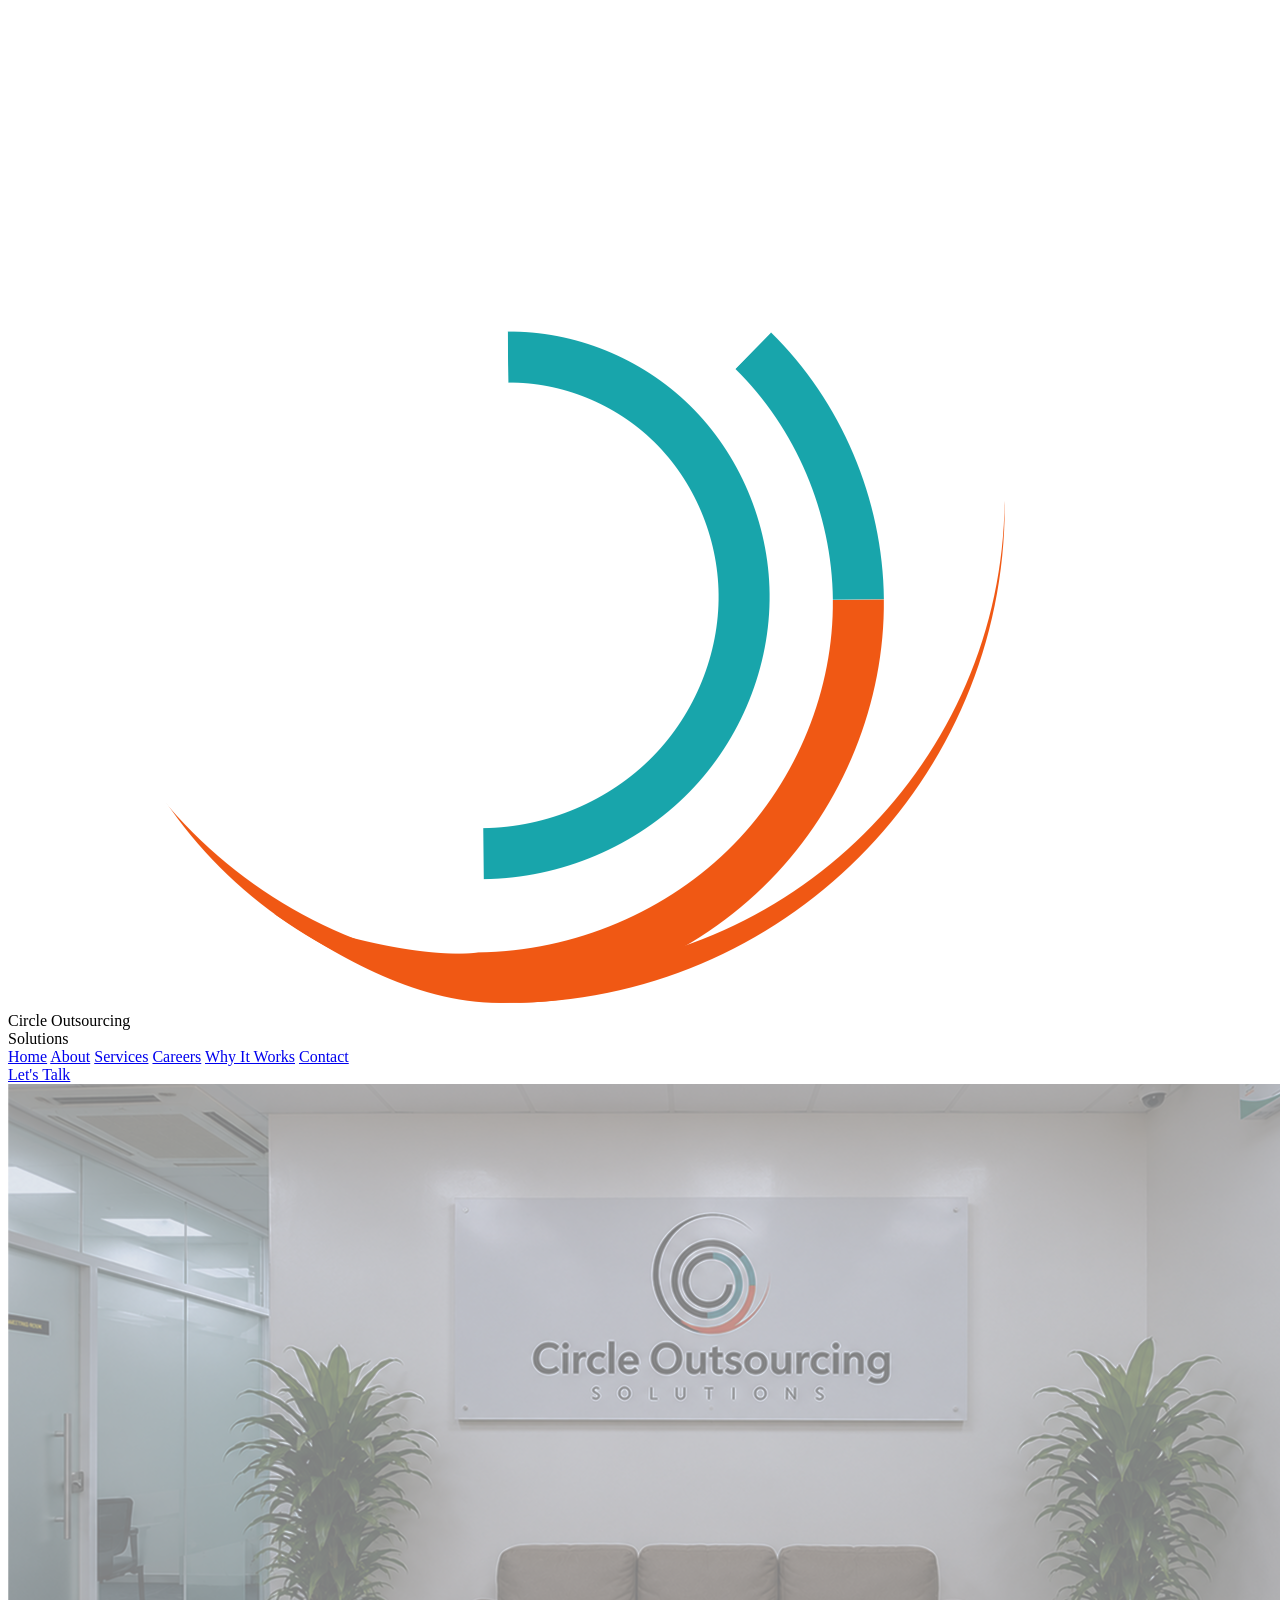
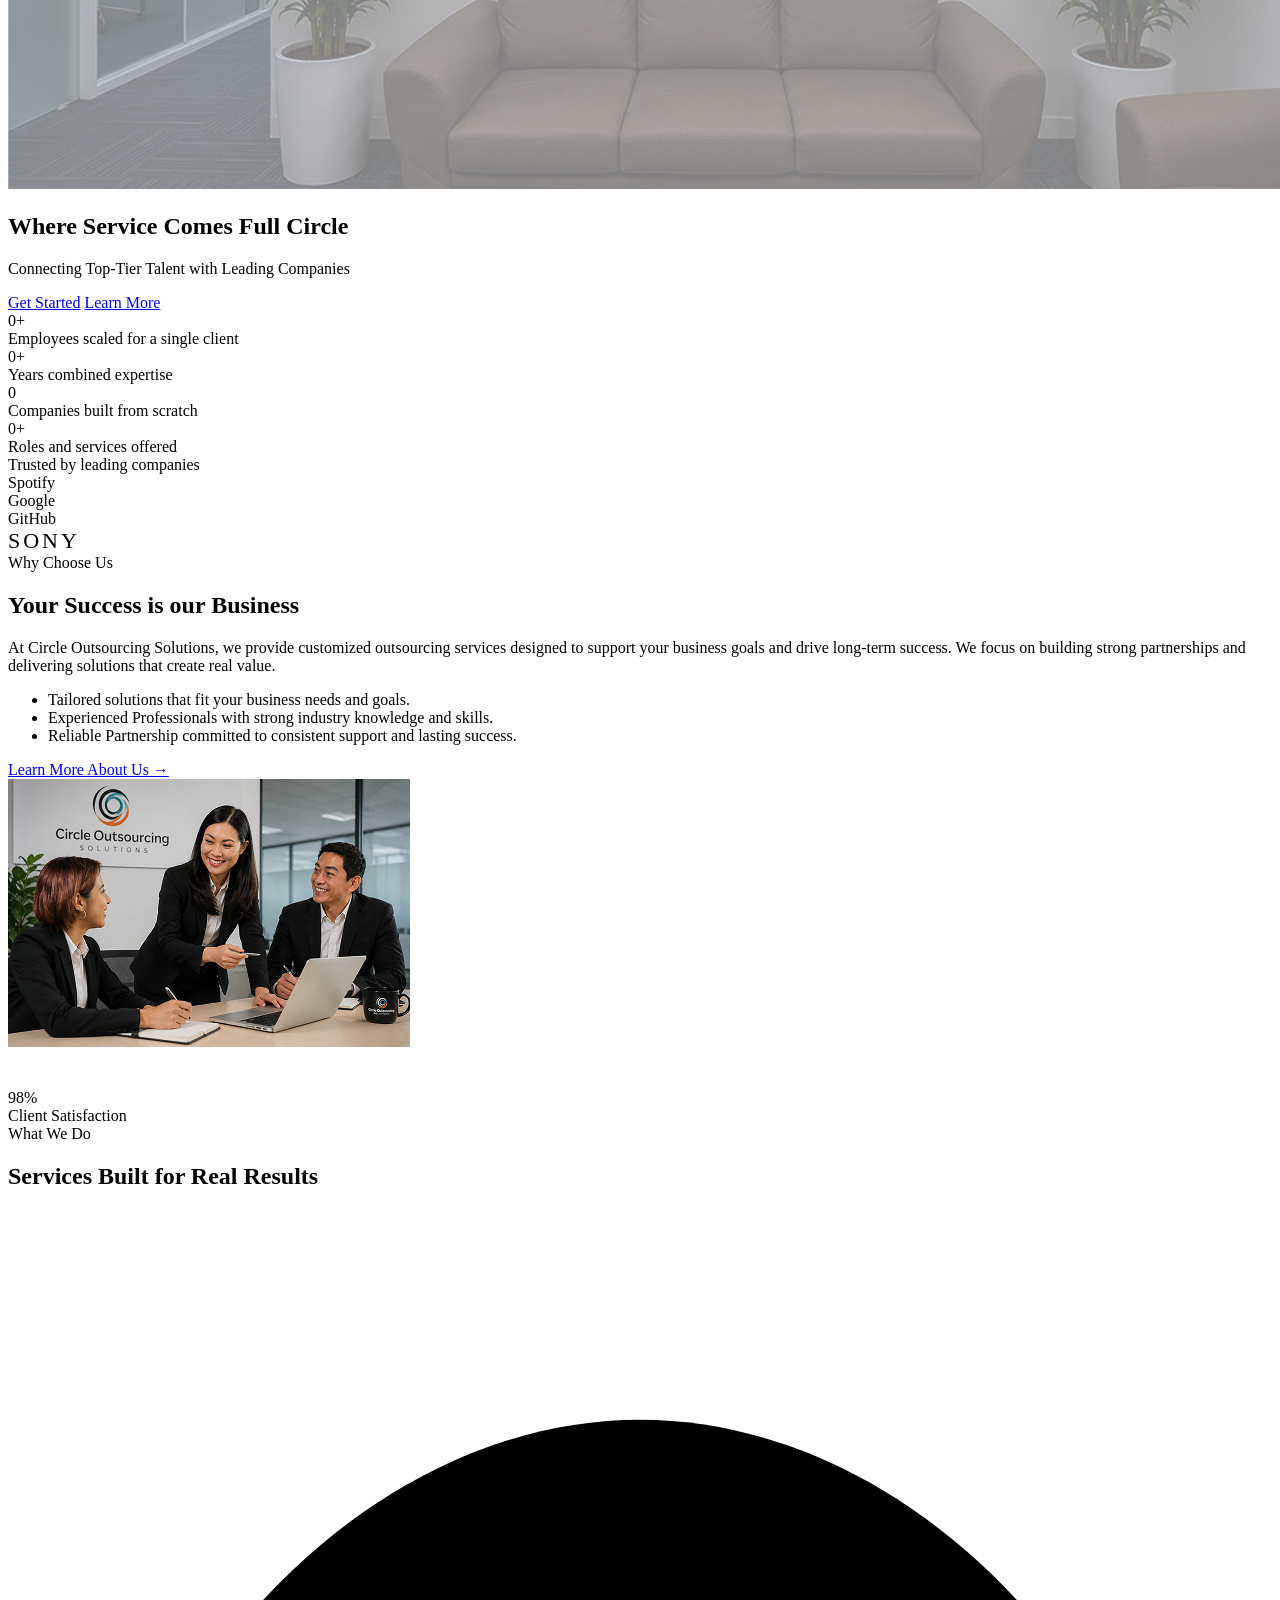
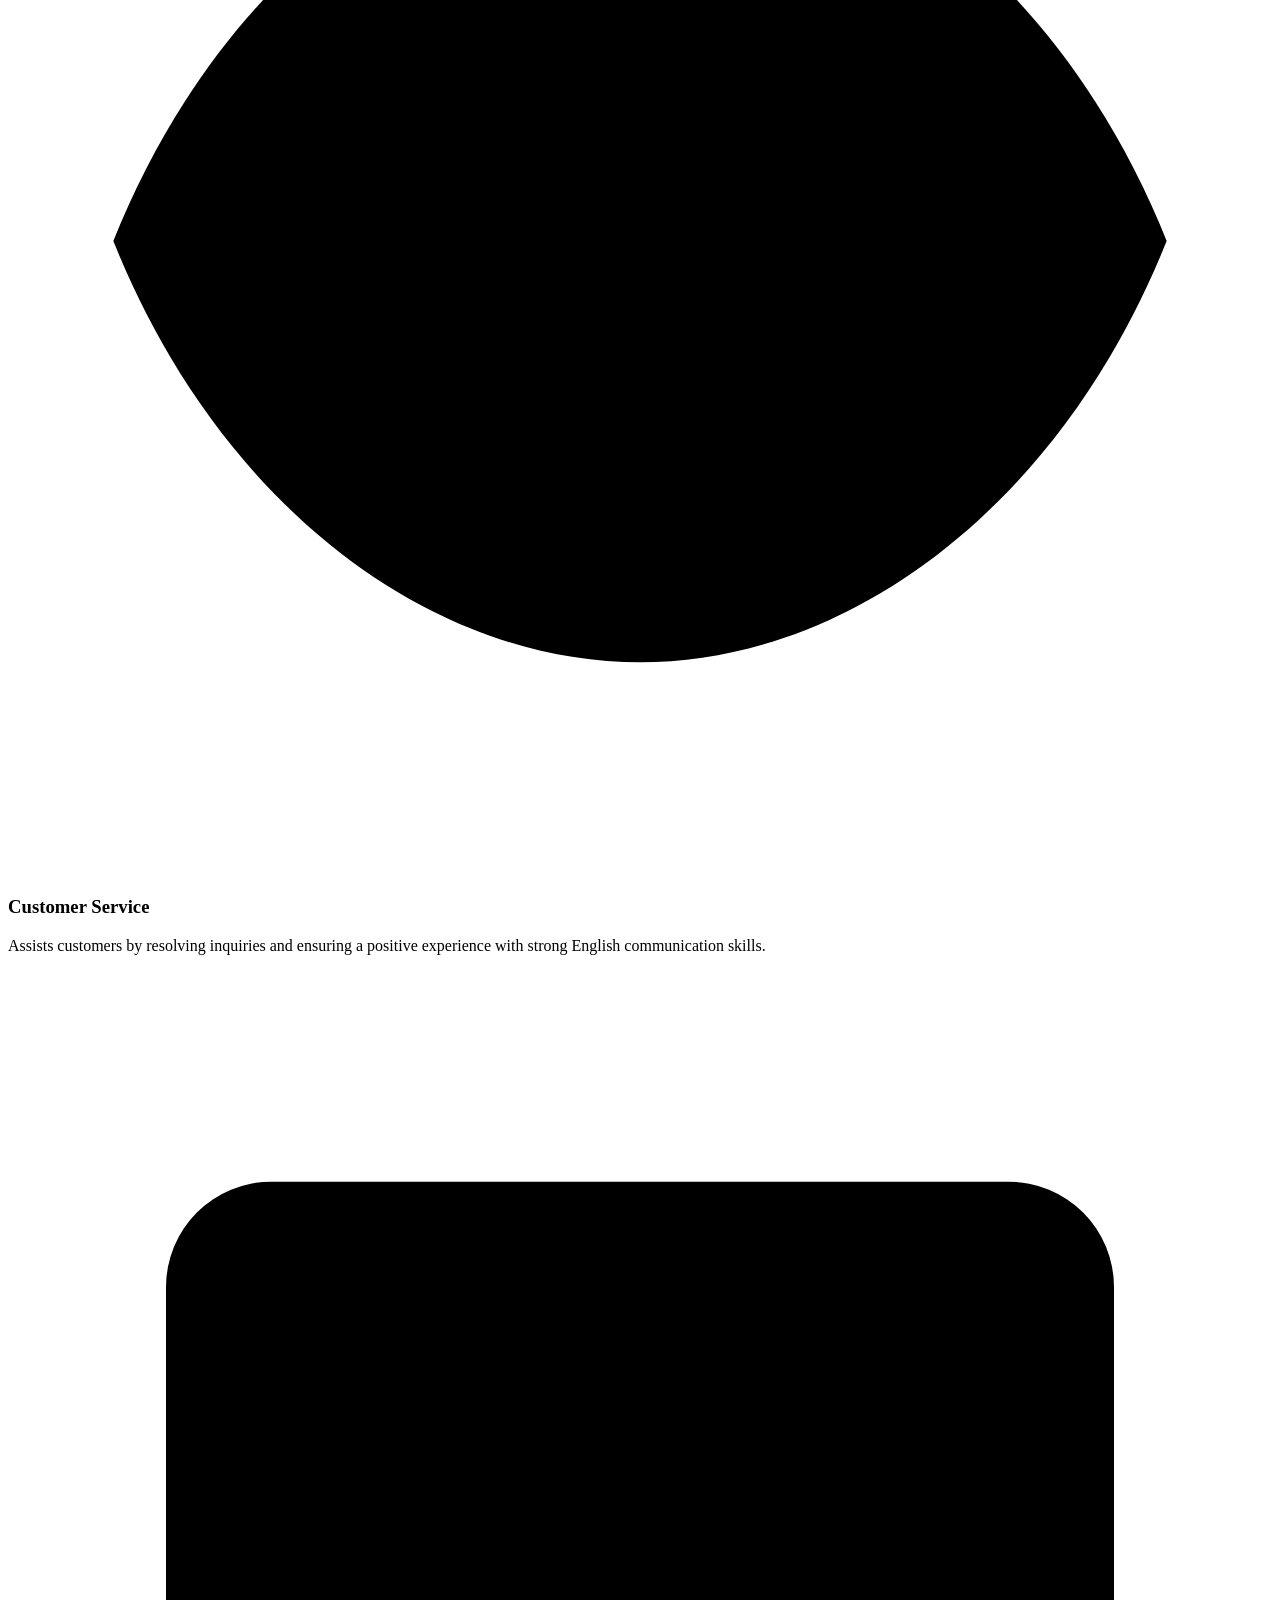
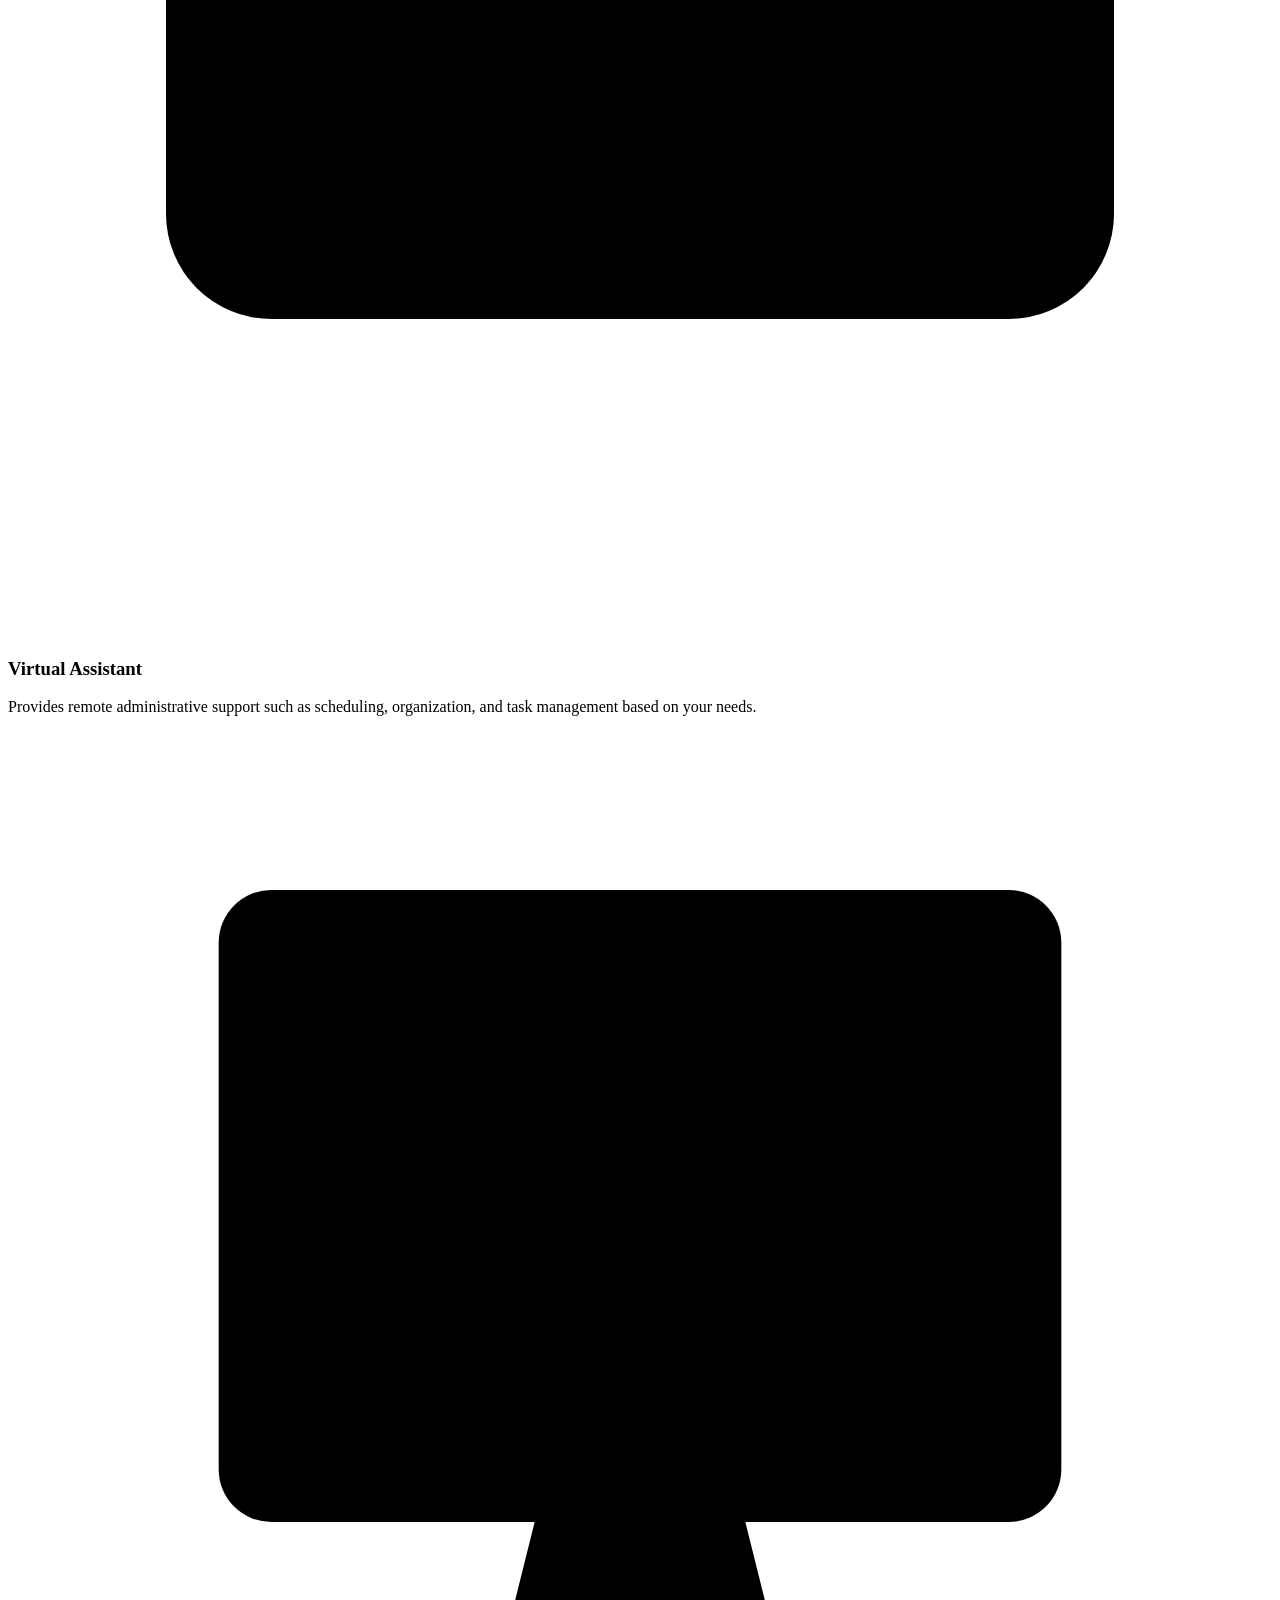
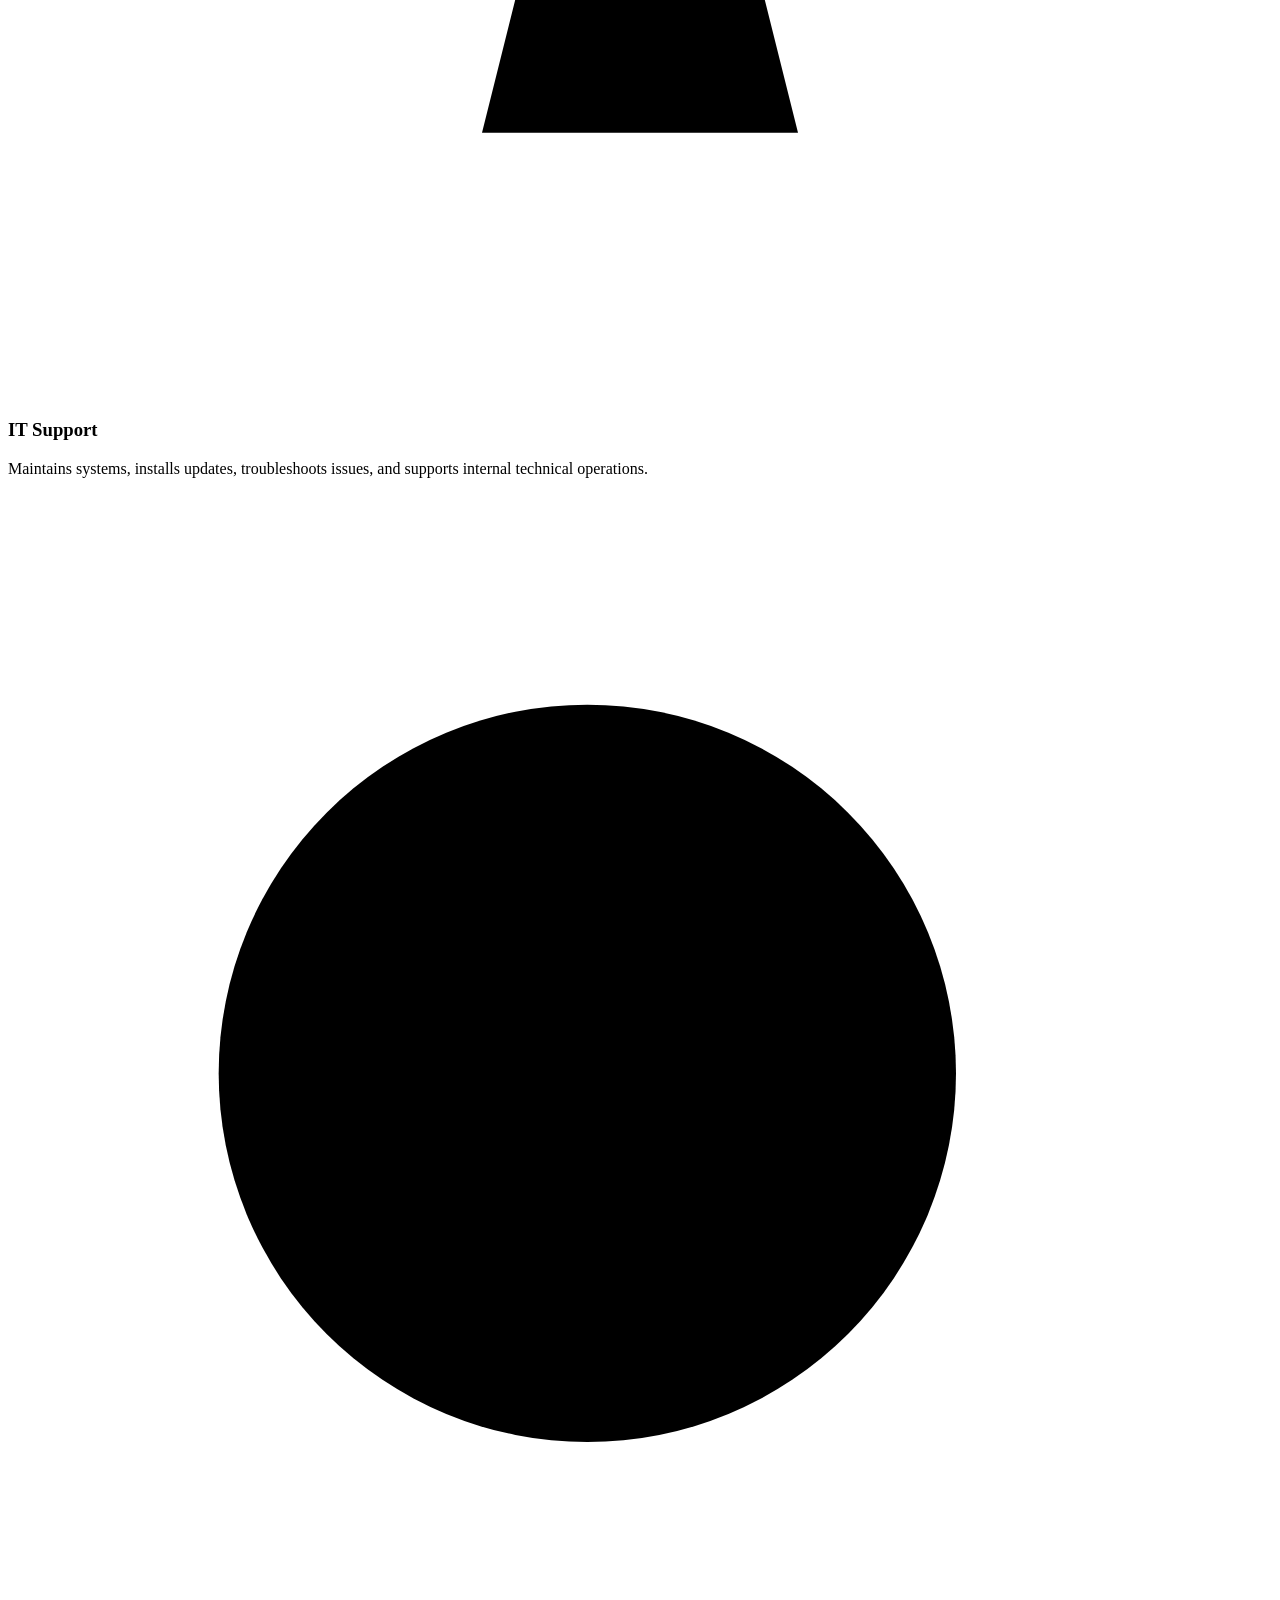
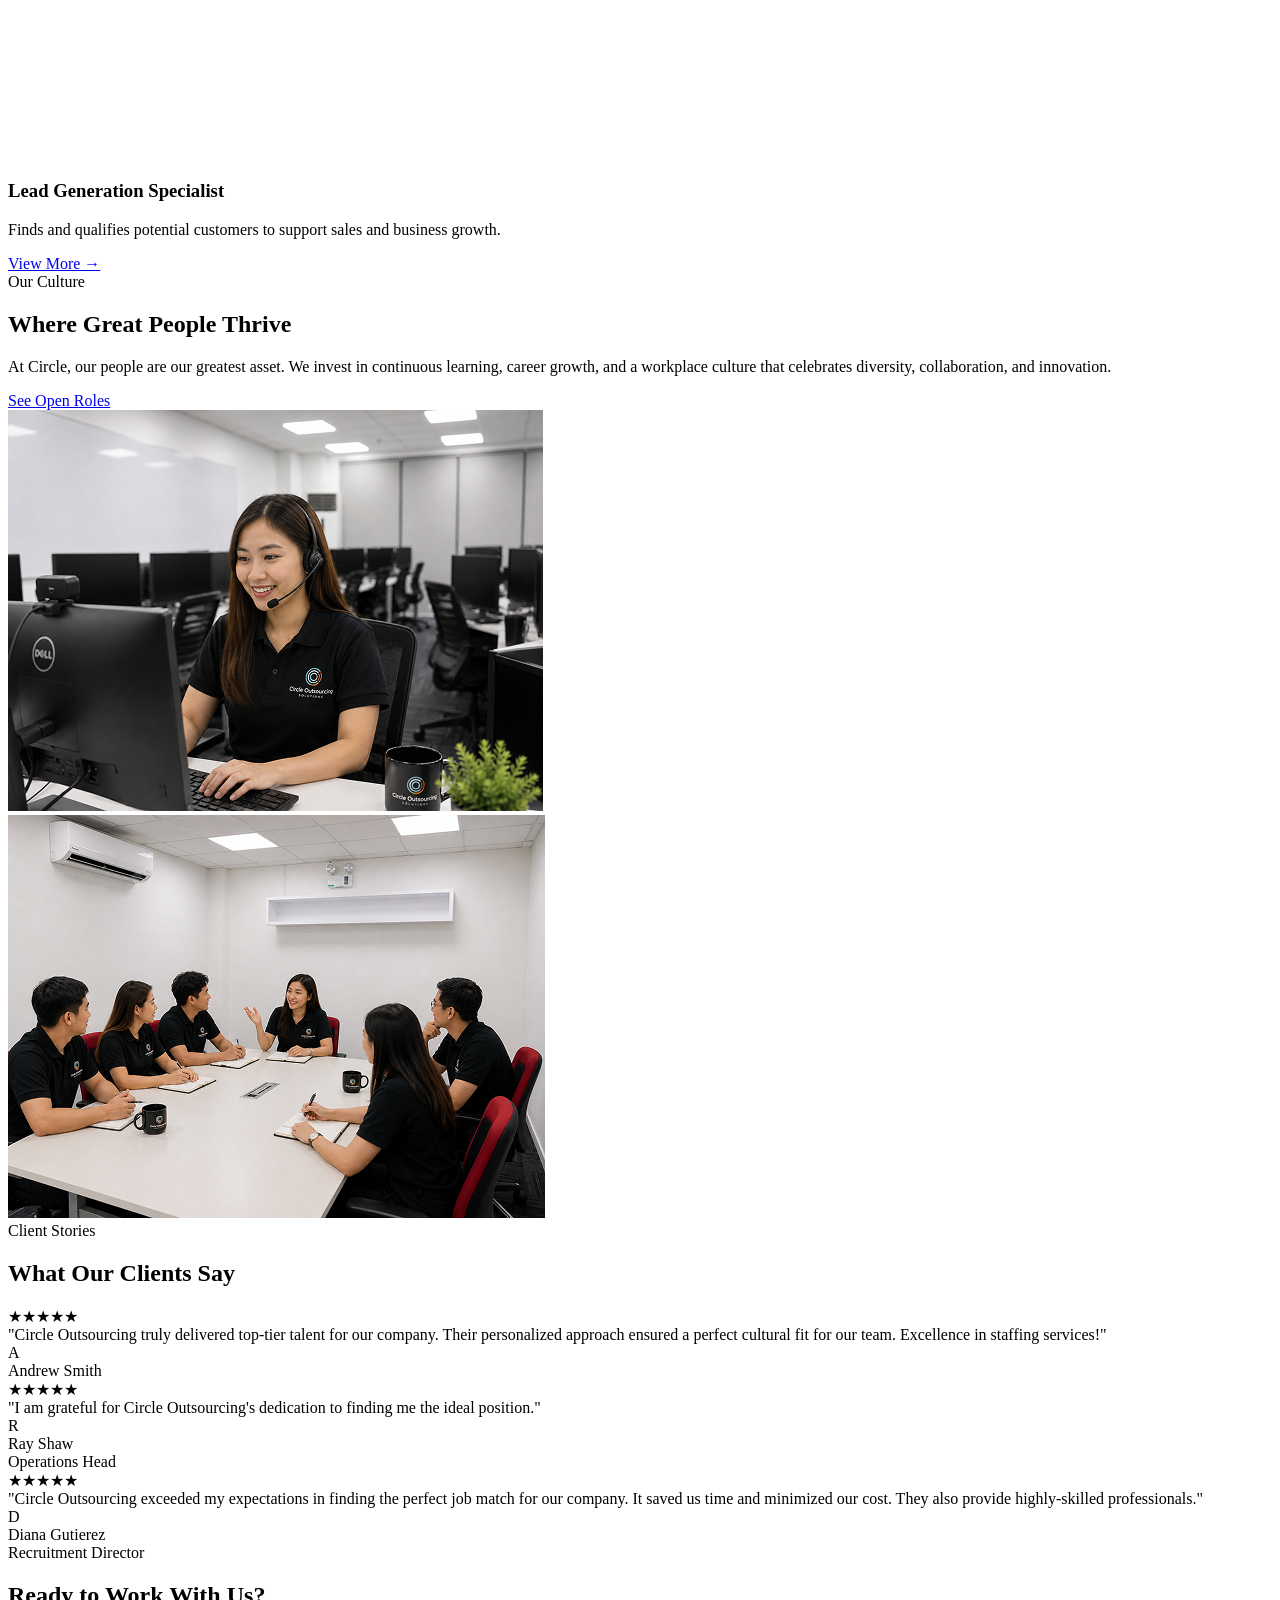
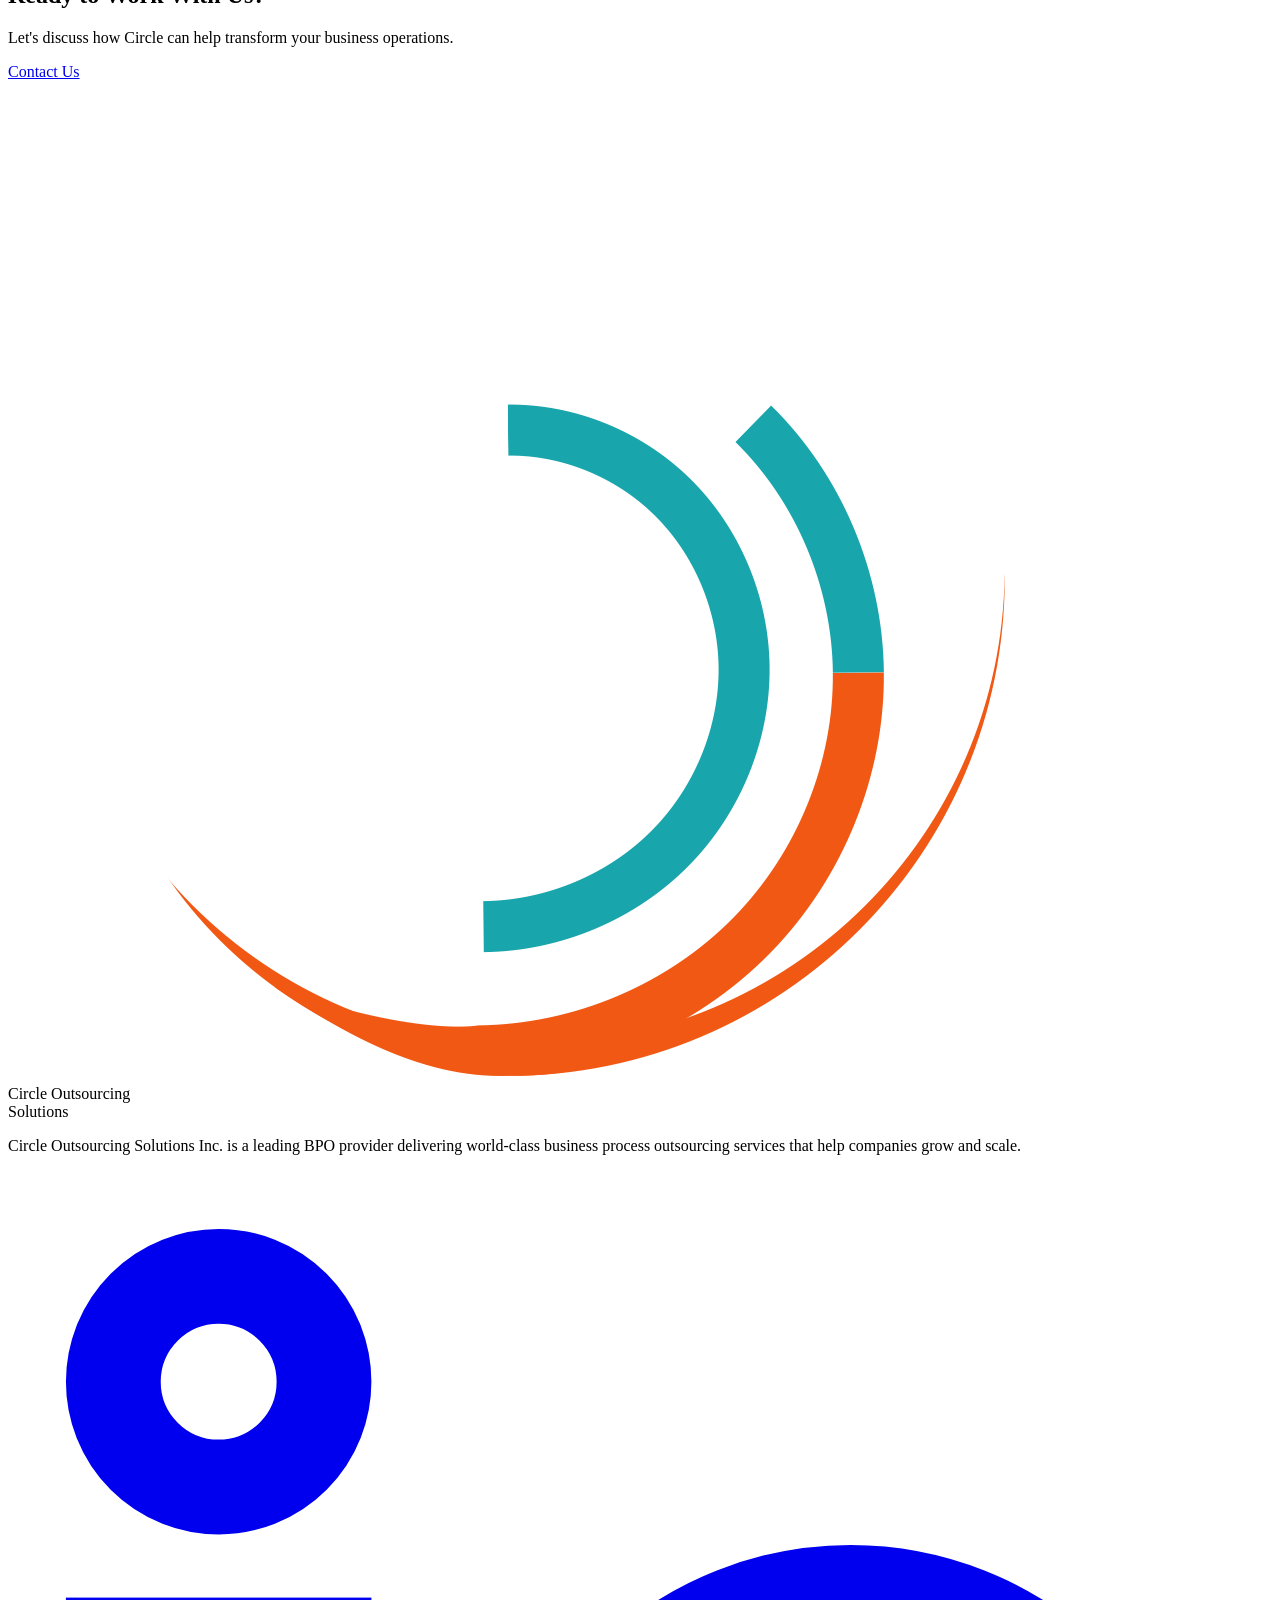
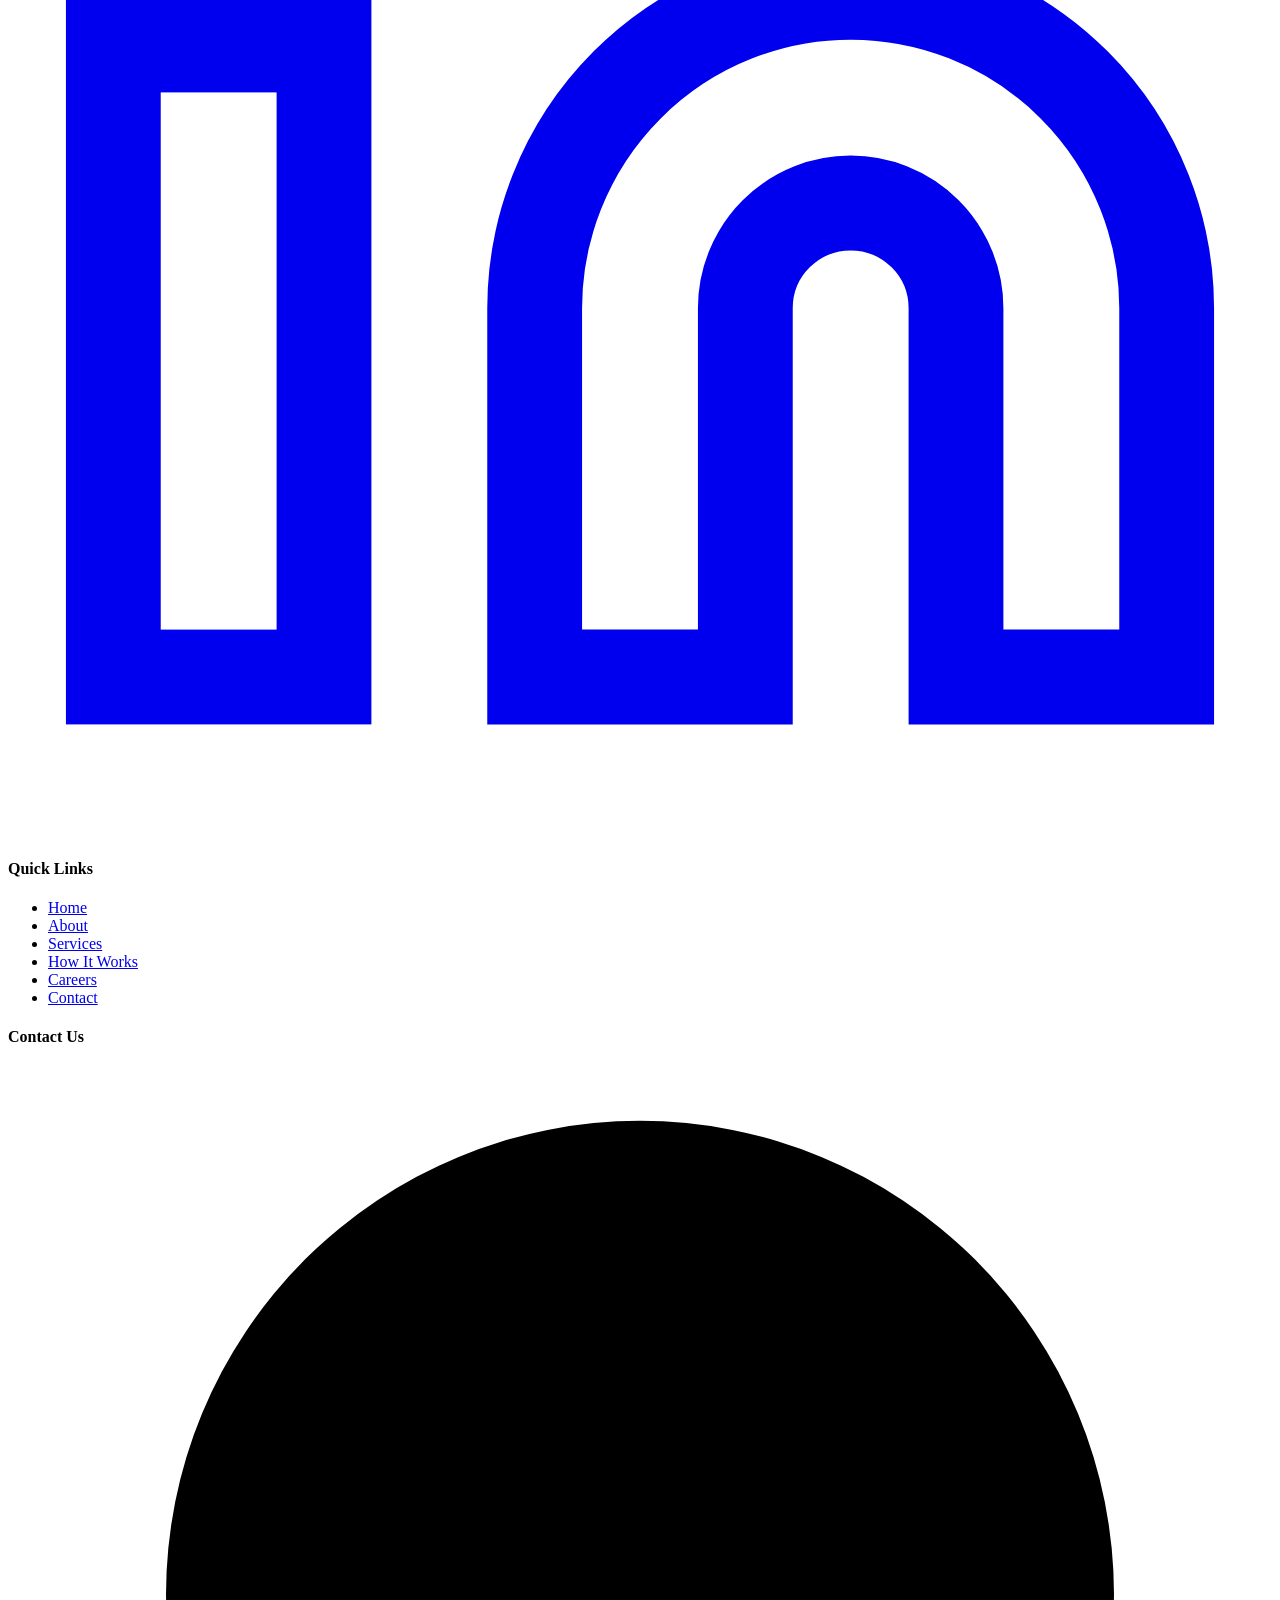
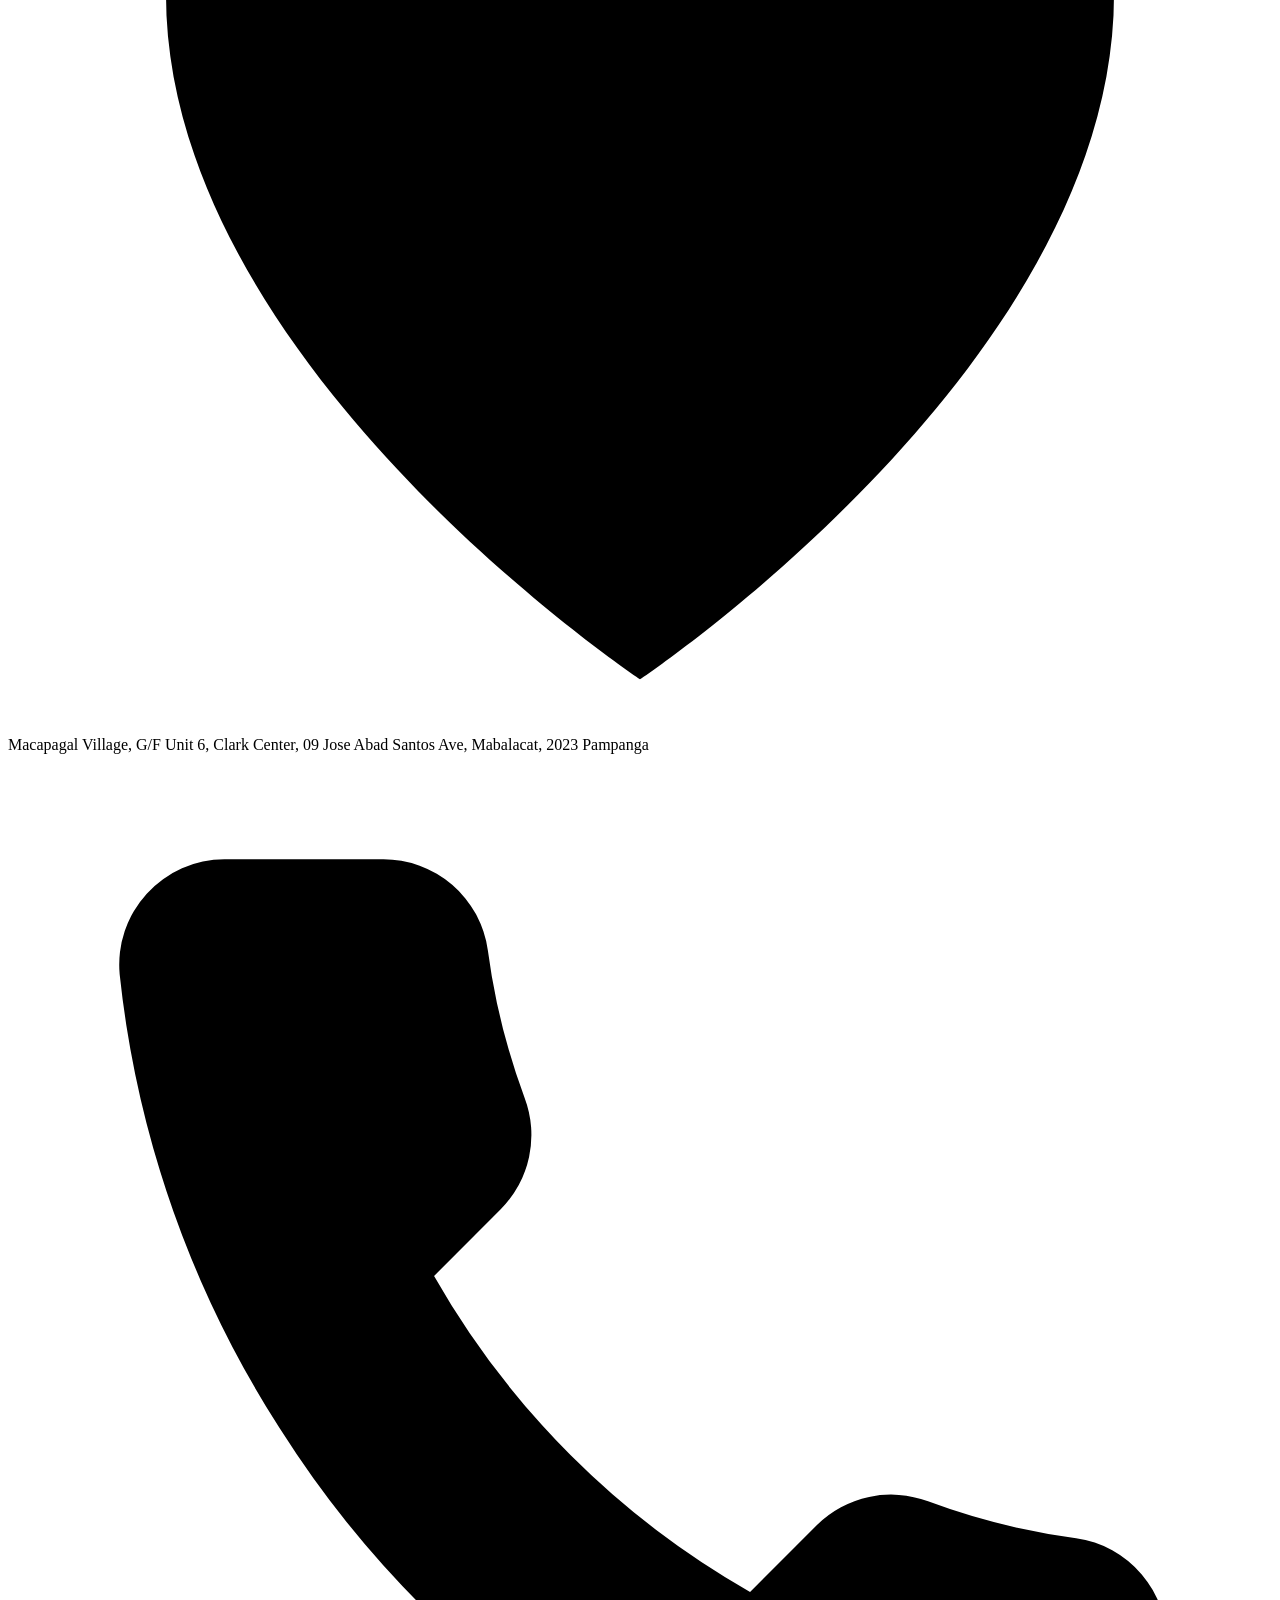
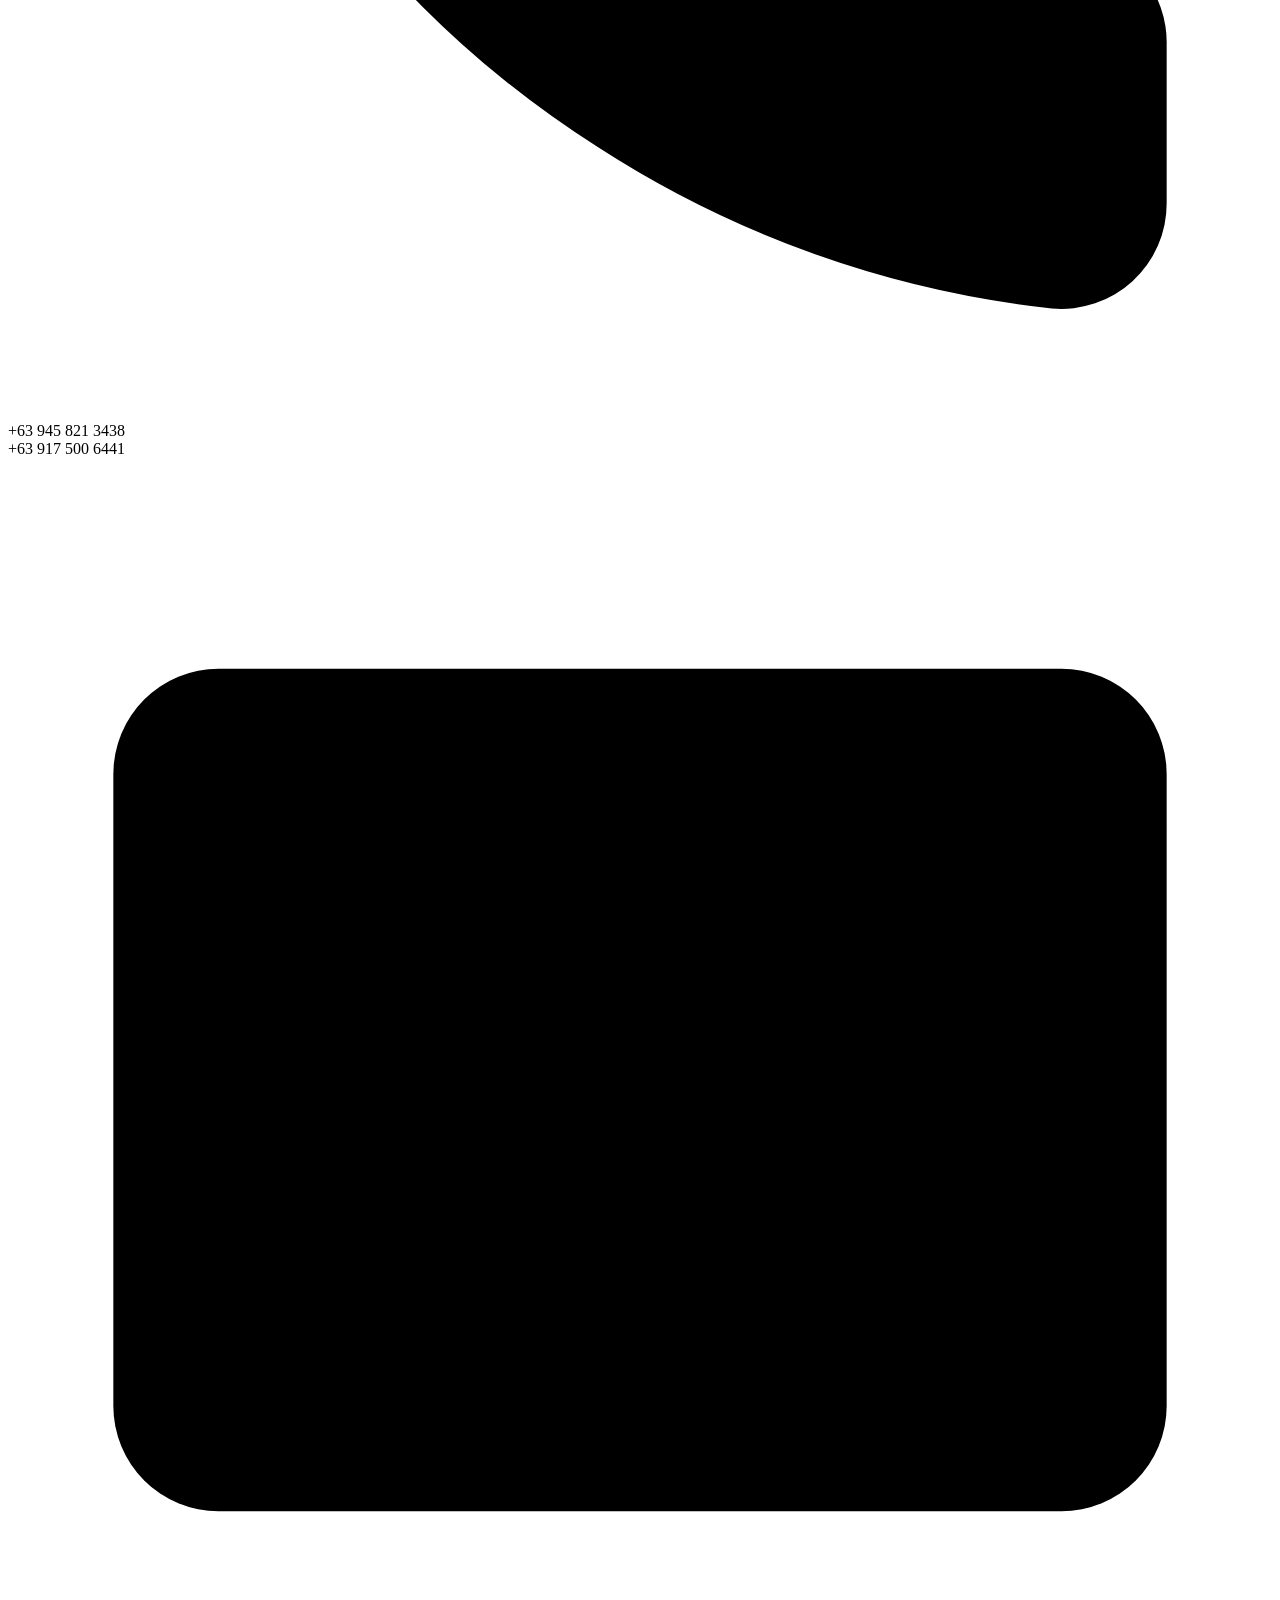
==== commit f586fc7d: "Update index.html" ====
--- a/index.html
+++ b/index.html
@@ -5,1058 +5,17 @@
   <meta name="viewport" content="width=device-width, initial-scale=1.0">
   <title>Circle Outsourcing Solutions</title>
   <link href="https://fonts.googleapis.com/css2?family=Poppins:wght@300;400;500;600;700&family=Afacad+Flux:wght@300;400&display=swap" rel="stylesheet">
-  <style>
-    * {
-      margin: 0;
-      padding: 0;
-      box-sizing: border-box;
-    }
-
-    body {
-      font-family: 'Poppins', sans-serif;
-      color: #2D2D2D;
-      background: #FAFAFA;
-      line-height: 1.6;
-    }
-
-    img {
-      max-width: 100%;
-      display: block;
-    }
-
-    .row12 {
-      max-width: 1440px;
-      margin: 0 auto;
-      padding: 0 78.4px;
-    }
-
-    .col-content {
-      width: 100%;
-    }
-
-    a {
-      color: inherit;
-      text-decoration: none;
-    }
-
-    /* ----- ROOT ----- */
-    :root {
-      --teal: #15A4A7;
-      --teal-dark: #005E60;
-      --teal-light: #E6F7F8;
-      --orange: #EF5713;
-      --orange-light: #FA7D46;
-      --orange-pale: #FDE8DF;
-      --navy: #0F1923;
-      --navy-light: #1A2C3B;
-      --grey-bg: #F5F7FA;
-      --text-dark: #2D2D2D;
-      --text-muted: #6B7A8F;
-      --shadow-sm: 0 4px 20px rgba(0,0,0,0.06);
-      --shadow-md: 0 12px 40px rgba(0,0,0,0.08);
-      --shadow-lg: 0 24px 60px rgba(0,0,0,0.12);
-      --section-spacing: 120px;
-      --section-spacing-mobile: 70px;
-    }
-
-    /* ----- BUTTONS ----- */
-    .btn {
-      display: inline-block;
-      border-radius: 60px;
-      padding: 14px 34px;
-      font-size: 16px;
-      font-weight: 600;
-      white-space: nowrap;
-      transition: all 0.3s cubic-bezier(0.25, 0.46, 0.45, 0.94);
-      letter-spacing: 0.3px;
-      cursor: pointer;
-      border: none;
-      position: relative;
-      overflow: hidden;
-    }
-    .btn::after {
-      content: '';
-      position: absolute;
-      inset: 0;
-      background: rgba(255,255,255,0.15);
-      transform: translateX(-100%);
-      transition: transform 0.4s ease;
-    }
-    .btn:hover::after {
-      transform: translateX(0);
-    }
-    .btn-orange {
-      background: var(--orange);
-      color: #fff;
-      box-shadow: 0 4px 16px rgba(239, 87, 19, 0.35);
-    }
-    .btn-orange:hover {
-      transform: translateY(-2px);
-      box-shadow: 0 8px 28px rgba(239, 87, 19, 0.45);
-    }
-    .btn-outline {
-      border: 2px solid rgba(255,255,255,0.6);
-      color: #fff;
-      background: rgba(0, 0, 0, 0.2);
-      backdrop-filter: blur(4px);
-    }
-    .btn-outline:hover {
-      background: rgba(255,255,255,0.15);
-      border-color: #fff;
-      transform: translateY(-2px);
-    }
-    .btn-teal-outline {
-      border: 2px solid var(--teal);
-      color: var(--teal);
-      background: transparent;
-    }
-    .btn-teal-outline:hover {
-      background: var(--teal);
-      color: #fff;
-      transform: translateY(-2px);
-      box-shadow: 0 8px 24px rgba(21, 164, 167, 0.3);
-    }
-    .btn-teal {
-      background: var(--teal);
-      color: #fff;
-      box-shadow: 0 4px 16px rgba(21, 164, 167, 0.35);
-    }
-    .btn-teal:hover {
-      transform: translateY(-2px);
-      box-shadow: 0 8px 28px rgba(21, 164, 167, 0.45);
-    }
-    .btn-white {
-      background: #fff;
-      color: var(--orange);
-      box-shadow: 0 4px 20px rgba(0,0,0,0.12);
-    }
-    .btn-white:hover {
-      transform: translateY(-2px) scale(1.02);
-      box-shadow: 0 8px 32px rgba(0,0,0,0.18);
-    }
-
-    /* ----- HEADER / NAV ----- */
-    header {
-      position: fixed;
-      top: 0;
-      left: 0;
-      right: 0;
-      z-index: 50;
-      background: transparent;
-      transition: all 0.4s ease;
-      padding-top: 12px;
-    }
-    header.scrolled {
-      background: rgba(15, 25, 35, 0.96);
-      backdrop-filter: blur(12px);
-      box-shadow: 0 4px 30px rgba(0, 0, 0, 0.2);
-      padding: 4px 0;
-      padding-top: 8px;
-    }
-    .nav {
-      display: flex;
-      align-items: center;
-      justify-content: space-between;
-      padding: 16px 0;
-    }
-    .brand {
-      display: flex;
-      align-items: center;
-      gap: 14px;
-    }
-    .brand img {
-      width: 52px;
-      height: 52px;
-      border-radius: 12px;
-      box-shadow: 0 4px 12px rgba(0, 0, 0, 0.15);
-      object-fit: cover;
-    }
-    .brand-text {
-      color: #fff;
-    }
-    .brand-text .name {
-      font-size: 20px;
-      font-weight: 700;
-      line-height: 1.1;
-      letter-spacing: -0.3px;
-    }
-    .brand-text .sub {
-      font-size: 14px;
-      font-weight: 300;
-      opacity: 0.85;
-    }
-    nav.links {
-      display: flex;
-      gap: 32px;
-      flex-wrap: wrap;
-      align-items: center;
-    }
-    nav.links a {
-      color: rgba(255,255,255,0.85);
-      font-size: 15px;
-      font-weight: 500;
-      transition: color 0.25s ease;
-      position: relative;
-    }
-    nav.links a:hover {
-      color: var(--orange-light);
-    }
-
-    /* ----- HERO ----- */
-    .hero {
-      position: relative;
-      background: var(--navy);
-      overflow: hidden;
-      min-height: 780px;
-      display: flex;
-      align-items: center;
-    }
-    .hero::before {
-      content: '';
-      position: absolute;
-      inset: 0;
-      background: radial-gradient(ellipse at 30% 50%, rgba(21,164,167,0.2) 0%, transparent 70%);
-      z-index: 1;
-    }
-    .hero-bg {
-      position: absolute;
-      inset: 0;
-      width: 100%;
-      height: 100%;
-      object-fit: cover;
-      opacity: 0.4;
-      z-index: 0;
-    }
-    .hero .row12 {
-      position: relative;
-      z-index: 2;
-      width: 100%;
-    }
-    .hero-content {
-      display: flex;
-      flex-direction: column;
-      align-items: center;
-      text-align: center;
-      padding: 40px 0;
-    }
-    .hero-content h1 {
-      color: #fff;
-      font-size: 72px;
-      font-weight: 700;
-      line-height: 1.1;
-      max-width: 850px;
-      animation: fadeUp 0.9s ease;
-      letter-spacing: -1.5px;
-    }
-    .hero-content p {
-      color: rgba(255,255,255,0.85);
-      font-size: 20px;
-      font-weight: 400;
-      margin-top: 20px;
-      max-width: 600px;
-      animation: fadeUp 1s ease;
-    }
-    .hero-ctas {
-      display: flex;
-      gap: 20px;
-      margin-top: 32px;
-      animation: fadeUp 1.1s ease;
-    }
-
-    /* ----- STATS / TRUST INDICATORS ----- */
-    .stats {
-      background: var(--teal);
-      padding: 56px 0;
-      position: relative;
-      overflow: hidden;
-    }
-    .stats::before {
-      content: '';
-      position: absolute;
-      inset: 0;
-      background: radial-gradient(circle at 20% 50%, rgba(255,255,255,0.08) 0%, transparent 60%);
-    }
-    .stats .row12 .col-content {
-      display: flex;
-      flex-wrap: wrap;
-      justify-content: center;
-      align-items: flex-start;
-      gap: 48px 80px;
-      position: relative;
-    }
-    .stat {
-      text-align: center;
-      color: #fff;
-      max-width: 210px;
-      flex: 0 1 auto;
-      display: flex;
-      flex-direction: column;
-      align-items: center;
-    }
-    .stat .num {
-      font-size: 40px;
-      font-weight: 700;
-      letter-spacing: -0.5px;
-      text-shadow: 0 2px 8px rgba(0,0,0,0.1);
-      line-height: 1.1;
-    }
-    /* Suffix (+ sign) styling */
-    .stat .num .suffix {
-      font-size: 32px;
-      font-weight: 600;
-    }
-    .stat .label {
-      font-size: 14px;
-      font-weight: 400;
-      margin-top: 6px;
-      opacity: 0.9;
-      line-height: 1.4;
-      max-width: 180px;
-    }
-
-    /* ----- TRUSTED ----- */
-    .trusted {
-      background: #fff;
-      padding: 64px 24px;
-      text-align: center;
-      border-bottom: 1px solid rgba(0,0,0,0.04);
-    }
-    .trusted .eyebrow {
-      color: var(--text-muted);
-      font-size: 13px;
-      font-weight: 500;
-      letter-spacing: 2px;
-      text-transform: uppercase;
-      margin-bottom: 28px;
-    }
-    .trusted-logos {
-      display: flex;
-      flex-wrap: wrap;
-      justify-content: center;
-      align-items: center;
-      gap: 64px;
-      opacity: 0.5;
-      color: var(--text-dark);
-      transition: opacity 0.4s ease;
-    }
-    .trusted-logos:hover {
-      opacity: 0.7;
-    }
-    .trusted-logos .logo {
-      font-size: 24px;
-      font-weight: 600;
-      letter-spacing: 1px;
-      transition: transform 0.3s ease;
-    }
-    .trusted-logos .logo:hover {
-      transform: scale(1.05);
-    }
-
-    /* ----- SECTIONS ----- */
-    section {
-      padding: var(--section-spacing) 0;
-    }
-    .eyebrow {
-      color: var(--orange);
-      font-size: 13px;
-      font-weight: 600;
-      letter-spacing: 2px;
-      text-transform: uppercase;
-      margin-bottom: 12px;
-    }
-    h2 {
-      font-size: 42px;
-      font-weight: 700;
-      line-height: 1.2;
-      letter-spacing: -0.5px;
-    }
-    h2 .teal {
-      color: var(--teal);
-    }
-    .center {
-      text-align: center;
-    }
-
-    /* WHY */
-    .why {
-      background: #fff;
-    }
-    .why-grid {
-      display: flex;
-      gap: 72px;
-      align-items: center;
-      flex-wrap: wrap;
-    }
-    .why-text {
-      flex: 1 1 480px;
-      min-width: 280px;
-    }
-    .why-text p.lead {
-      font-size: 18px;
-      font-weight: 300;
-      color: var(--text-muted);
-      margin: 24px 0 32px;
-      line-height: 1.7;
-    }
-    .why-list {
-      list-style: none;
-      display: flex;
-      flex-direction: column;
-      gap: 20px;
-    }
-    .why-list li {
-      display: flex;
-      gap: 16px;
-      align-items: flex-start;
-      font-size: 17px;
-      font-weight: 400;
-      color: var(--text-dark);
-    }
-    .why-list .bullet {
-      flex: 0 0 20px;
-      height: 20px;
-      width: 20px;
-      background: var(--teal);
-      margin-top: 3px;
-      border-radius: 6px;
-      position: relative;
-      box-shadow: 0 4px 12px rgba(21,164,167,0.3);
-    }
-    .why-list .bullet::after {
-      content: '✓';
-      color: #fff;
-      font-size: 12px;
-      font-weight: 700;
-      display: flex;
-      align-items: center;
-      justify-content: center;
-      width: 100%;
-      height: 100%;
-    }
-    .learn-more {
-      display: inline-block;
-      margin-top: 32px;
-      color: var(--teal);
-      font-size: 15px;
-      font-weight: 600;
-      transition: all 0.3s ease;
-      border-bottom: 2px solid transparent;
-    }
-    .learn-more:hover {
-      border-bottom-color: var(--teal);
-      transform: translateX(4px);
-    }
-    .why-img {
-      flex: 1 1 420px;
-      min-width: 280px;
-      position: relative;
-    }
-    .why-img img {
-      border-radius: 24px;
-      width: 100%;
-      height: auto;
-      box-shadow: var(--shadow-lg);
-    }
-    .accent-block {
-      position: absolute;
-      border-radius: 16px;
-      box-shadow: var(--shadow-md);
-      display: flex;
-      align-items: center;
-      justify-content: center;
-      flex-direction: column;
-    }
-    .accent-teal {
-      width: 72px;
-      height: 72px;
-      background: var(--teal);
-      top: -24px;
-      right: 24px;
-      box-shadow: 0 8px 24px rgba(21,164,167,0.4);
-    }
-    .accent-orange {
-      width: 110px;
-      height: 80px;
-      background: var(--orange);
-      bottom: -32px;
-      left: -32px;
-      color: #fff;
-      box-shadow: 0 8px 24px rgba(239,87,19,0.4);
-      display: flex;
-      flex-direction: column;
-      align-items: center;
-      justify-content: center;
-      text-align: center;
-      padding: 4px;
-    }
-    .accent-orange .pct {
-      font-size: 28px;
-      font-weight: 700;
-      letter-spacing: -0.5px;
-      line-height: 1;
-    }
-    .accent-orange .pct-label {
-      font-size: 9px;
-      font-weight: 500;
-      text-transform: uppercase;
-      letter-spacing: 1px;
-      margin-top: 2px;
-      opacity: 0.9;
-      line-height: 1.2;
-    }
-
-    /* SERVICES */
-    .services {
-      background: var(--grey-bg);
-    }
-    .services-grid {
-      display: grid;
-      grid-template-columns: repeat(4, 1fr);
-      gap: 28px;
-      margin-top: 52px;
-    }
-    .service-card {
-      background: #fff;
-      border-radius: 24px;
-      border: 1px solid rgba(0,0,0,0.04);
-      padding: 36px 24px 32px;
-      text-align: center;
-      display: flex;
-      flex-direction: column;
-      align-items: center;
-      transition: all 0.4s cubic-bezier(0.25, 0.46, 0.45, 0.94);
-      box-shadow: var(--shadow-sm);
-    }
-    .service-card:hover {
-      transform: translateY(-10px);
-      box-shadow: var(--shadow-lg);
-      border-color: var(--teal);
-    }
-    .service-icon {
-      width: 80px;
-      height: 80px;
-      border-radius: 20px;
-      display: flex;
-      align-items: center;
-      justify-content: center;
-      margin-bottom: 24px;
-      transition: transform 0.3s ease;
-    }
-    .service-card:hover .service-icon {
-      transform: scale(1.05) rotate(-3deg);
-    }
-    .service-icon.teal {
-      background: var(--teal-light);
-    }
-    .service-icon.teal svg {
-      stroke: var(--teal);
-    }
-    .service-icon.orange {
-      background: var(--orange-pale);
-    }
-    .service-icon.orange svg {
-      stroke: var(--orange);
-    }
-    .service-icon svg {
-      width: 38px;
-      height: 38px;
-      fill: none;
-      stroke-width: 2;
-    }
-    .service-card h3 {
-      font-size: 19px;
-      font-weight: 600;
-      margin-bottom: 12px;
-    }
-    .service-card p {
-      font-size: 14px;
-      font-weight: 300;
-      line-height: 1.6;
-      color: var(--text-muted);
-    }
-    .services-cta {
-      text-align: center;
-      margin-top: 52px;
-    }
-
-    /* CULTURE */
-    .culture {
-      background: #fff;
-    }
-    .culture-grid {
-      display: flex;
-      gap: 72px;
-      align-items: center;
-      flex-wrap: wrap;
-    }
-    .culture-text {
-      flex: 1 1 460px;
-      min-width: 280px;
-    }
-    .culture-text .eyebrow {
-      color: var(--orange);
-      font-size: 13px;
-      font-weight: 600;
-      letter-spacing: 2px;
-      text-transform: uppercase;
-      margin-bottom: 12px;
-    }
-    .culture-text h2 {
-      font-size: 42px;
-      font-weight: 700;
-      line-height: 1.2;
-      letter-spacing: -0.5px;
-    }
-    .culture-text h2 .teal {
-      color: var(--teal);
-    }
-    .culture-text p.lead {
-      font-size: 18px;
-      font-weight: 300;
-      color: var(--text-muted);
-      margin: 24px 0 36px;
-      line-height: 1.7;
-    }
-    .culture-text .btn {
-      margin-top: 8px;
-    }
-    .culture-images {
-      flex: 1 1 380px;
-      min-width: 280px;
-      display: flex;
-      gap: 20px;
-      align-items: stretch;
-    }
-    .culture-images .img-stack {
-      display: flex;
-      flex-direction: column;
-      gap: 20px;
-      flex: 1;
-    }
-    .culture-images .img-stack:first-child {
-      flex: 0 1 42%;
-    }
-    .culture-images .img-stack:last-child {
-      flex: 0 1 58%;
-    }
-    .culture-images img {
-      border-radius: 20px;
-      width: 100%;
-      height: auto;
-      object-fit: cover;
-      box-shadow: var(--shadow-md);
-      transition: transform 0.4s ease;
-      display: block;
-    }
-    .culture-images img:hover {
-      transform: scale(1.02);
-    }
-    .culture-images .img-stack:first-child img {
-      height: 280px;
-    }
-    .culture-images .img-stack:last-child img {
-      height: 280px;
-    }
-
-    /* TESTIMONIALS */
-    .testimonials {
-      background: var(--grey-bg);
-      padding-bottom: 80px;
-    }
-    .testi-grid {
-      display: grid;
-      grid-template-columns: repeat(3, 1fr);
-      gap: 30px;
-      margin-top: 52px;
-    }
-    .testi-card {
-      background: #fff;
-      border: 1px solid rgba(0,0,0,0.05);
-      border-radius: 24px;
-      padding: 32px;
-      display: flex;
-      flex-direction: column;
-      gap: 20px;
-      transition: all 0.4s ease;
-      box-shadow: var(--shadow-sm);
-    }
-    .testi-card:hover {
-      transform: translateY(-6px);
-      box-shadow: var(--shadow-md);
-      border-color: var(--teal);
-    }
-    .testi-card .quote {
-      font-size: 15px;
-      font-weight: 300;
-      line-height: 1.7;
-      color: var(--text-dark);
-      flex: 1;
-    }
-    .testi-divider {
-      border-top: 1px solid rgba(0,0,0,0.06);
-    }
-    .testi-person {
-      display: flex;
-      align-items: center;
-      gap: 16px;
-    }
-    .avatar {
-      width: 48px;
-      height: 48px;
-      border-radius: 50%;
-      background: var(--teal-light);
-      display: flex;
-      align-items: center;
-      justify-content: center;
-      color: var(--teal-dark);
-      font-size: 20px;
-      font-weight: 600;
-    }
-    .testi-person .name {
-      font-size: 16px;
-      font-weight: 600;
-    }
-    .testi-person .role {
-      font-size: 13px;
-      font-weight: 300;
-      color: var(--text-muted);
-    }
-    .stars {
-      color: #F5A623;
-      font-size: 16px;
-      letter-spacing: 3px;
-    }
-
-    /* CTA */
-    .cta-wrap {
-      padding: 40px 24px 0;
-      position: relative;
-      z-index: 2;
-      margin-bottom: -140px;
-    }
-    .cta {
-      background: linear-gradient(135deg, var(--orange-light), var(--orange));
-      border-radius: 28px;
-      padding: 72px 56px;
-      text-align: center;
-      position: relative;
-      overflow: hidden;
-      box-shadow: 0 20px 60px rgba(239,87,19,0.25);
-    }
-    .cta .ring {
-      position: absolute;
-      right: -60px;
-      bottom: -80px;
-      width: 320px;
-      height: 320px;
-      border: 20px solid rgba(255,255,255,0.1);
-      border-radius: 50%;
-    }
-    .cta .ring::before {
-      content: '';
-      position: absolute;
-      inset: 40px;
-      border: 20px solid rgba(255,255,255,0.08);
-      border-radius: 50%;
-    }
-    .cta .ring::after {
-      content: '';
-      position: absolute;
-      inset: 80px;
-      border: 20px solid rgba(255,255,255,0.06);
-      border-radius: 50%;
-    }
-    .cta h2 {
-      color: #fff;
-      font-size: 48px;
-      font-weight: 700;
-      text-shadow: 0 4px 20px rgba(0,0,0,0.1);
-      position: relative;
-      z-index: 1;
-      letter-spacing: -0.5px;
-    }
-    .cta p {
-      color: rgba(255,255,255,0.9);
-      font-size: 20px;
-      font-weight: 400;
-      font-family: 'Afacad Flux', sans-serif;
-      margin: 20px auto 36px;
-      max-width: 640px;
-      position: relative;
-      z-index: 1;
-    }
-    .cta .btn {
-      position: relative;
-      z-index: 1;
-    }
-
-    /* FOOTER */
-    footer {
-      background: var(--navy);
-      color: #fff;
-      padding: 200px 24px 40px;
-      position: relative;
-      z-index: 1;
-    }
-    .footer-grid {
-      display: flex;
-      gap: 56px;
-      flex-wrap: wrap;
-    }
-    .footer-col {
-      flex: 1 1 240px;
-      min-width: 200px;
-    }
-    .footer-brand {
-      display: flex;
-      gap: 14px;
-      align-items: center;
-      margin-bottom: 20px;
-    }
-    .footer-brand img {
-      width: 52px;
-      height: 52px;
-      border-radius: 12px;
-      box-shadow: 0 4px 12px rgba(0, 0, 0, 0.2);
-      object-fit: cover;
-    }
-    .footer-brand .name {
-      font-size: 20px;
-      font-weight: 700;
-      letter-spacing: -0.3px;
-    }
-    .footer-brand .sub {
-      font-size: 14px;
-      font-weight: 300;
-      opacity: 0.7;
-    }
-    .footer-col p {
-      font-size: 14px;
-      font-weight: 400;
-      line-height: 1.7;
-      opacity: 0.75;
-      max-width: 300px;
-    }
-    .footer-col h4 {
-      font-size: 18px;
-      font-weight: 600;
-      margin-bottom: 20px;
-      letter-spacing: -0.3px;
-    }
-    .footer-links {
-      list-style: none;
-      display: flex;
-      flex-direction: column;
-      gap: 12px;
-    }
-    .footer-links a {
-      font-size: 15px;
-      font-weight: 400;
-      opacity: 0.7;
-      transition: all 0.25s ease;
-    }
-    .footer-links a:hover {
-      opacity: 1;
-      color: var(--orange-light);
-      transform: translateX(4px);
-    }
-    .contact-row {
-      display: flex;
-      gap: 14px;
-      margin-bottom: 16px;
-      font-size: 14px;
-      font-weight: 400;
-      line-height: 1.6;
-      opacity: 0.75;
-      align-items: flex-start;
-    }
-    .contact-icon {
-      flex: 0 0 20px;
-      width: 20px;
-      height: 20px;
-      margin-top: 2px;
-      display: flex;
-      align-items: center;
-      justify-content: center;
-    }
-    .contact-icon svg {
-      width: 18px;
-      height: 18px;
-      stroke: rgba(255,255,255,0.6);
-      fill: none;
-      stroke-width: 1.8;
-    }
-    .contact-icon svg.filled {
-      fill: rgba(255,255,255,0.6);
-    }
-    .socials {
-      display: flex;
-      gap: 14px;
-      margin-top: 24px;
-    }
-    .social {
-      width: 44px;
-      height: 44px;
-      border-radius: 50%;
-      background: rgba(255,255,255,0.08);
-      display: flex;
-      align-items: center;
-      justify-content: center;
-      transition: all 0.3s ease;
-      cursor: pointer;
-    }
-    .social:hover {
-      background: var(--orange);
-      transform: translateY(-3px);
-      box-shadow: 0 8px 24px rgba(239,87,19,0.3);
-    }
-    .social svg {
-      width: 18px;
-      height: 18px;
-      stroke: #fff;
-      fill: none;
-      stroke-width: 1.5;
-    }
-    .footer-bottom {
-      border-top: 1px solid rgba(255,255,255,0.06);
-      margin-top: 48px;
-      padding-top: 28px;
-      text-align: center;
-      font-size: 14px;
-      font-weight: 400;
-      opacity: 0.5;
-    }
-
-    /* ANIMATIONS */
-    @keyframes fadeUp {
-      0% { opacity: 0; transform: translateY(40px); }
-      100% { opacity: 1; transform: translateY(0); }
-    }
-
-    .fade-up {
-      opacity: 0;
-      animation: fadeUp 0.8s ease forwards;
-    }
-
-    .fade-up:nth-child(2) { animation-delay: 0.1s; }
-    .fade-up:nth-child(3) { animation-delay: 0.2s; }
-    .fade-up:nth-child(4) { animation-delay: 0.3s; }
-    .fade-up:nth-child(5) { animation-delay: 0.4s; }
-
-    /* RESPONSIVE */
-    @media (max-width: 1024px) {
-      .services-grid {
-        grid-template-columns: repeat(2, 1fr);
-      }
-    }
-
-    @media (max-width: 900px) {
-      :root {
-        --section-spacing: 80px;
-      }
-      .nav {
-        flex-direction: column;
-        gap: 16px;
-        padding: 16px 0;
-      }
-      nav.links {
-        justify-content: center;
-        gap: 20px;
-      }
-      .row12 {
-        padding: 0 24px;
-      }
-      .why-grid,
-      .culture-grid {
-        flex-direction: column;
-      }
-      .culture-images {
-        width: 100%;
-        flex-direction: row;
-      }
-      .testi-grid {
-        grid-template-columns: 1fr;
-      }
-      .hero-content h1 {
-        font-size: 44px;
-      }
-      .cta h2 {
-        font-size: 32px;
-      }
-      .cta {
-        padding: 48px 28px;
-      }
-      .hero-content h1 {
-        font-size: 38px;
-      }
-      .stats .row12 .col-content {
-        gap: 32px;
-      }
-    }
-
-    @media (max-width: 600px) {
-      :root {
-        --section-spacing: 60px;
-      }
-      .services-grid {
-        grid-template-columns: 1fr;
-      }
-      .culture-images {
-        flex-direction: column;
-      }
-      .culture-images .img-stack:first-child,
-      .culture-images .img-stack:last-child {
-        flex: 1 1 100%;
-      }
-      .culture-images .img-stack:first-child img,
-      .culture-images .img-stack:last-child img {
-        height: 200px;
-      }
-      .hero-content h1 {
-        font-size: 30px;
-      }
-      .hero-ctas {
-        flex-direction: column;
-        width: 100%;
-        align-items: center;
-      }
-      .hero-ctas .btn {
-        width: 100%;
-        max-width: 280px;
-        text-align: center;
-      }
-      .stat .num {
-        font-size: 32px;
-      }
-      .stat .label {
-        font-size: 13px;
-        white-space: normal;
-        max-width: 140px;
-      }
-      .stats .row12 .col-content {
-        gap: 28px;
-      }
-      .trusted {
-        padding: 48px 16px;
-      }
-      .trusted-logos {
-        gap: 32px;
-      }
-      .testi-grid {
-        gap: 20px;
-      }
-      .footer-grid {
-        gap: 36px;
-      }
-    }
-  </style>
+  <link rel="icon" type="image/png" href="COS LOGO.png">
+  <link rel="stylesheet" href="styles.css">
 </head>
 <body>
+
+  <!-- HEADER / NAVIGATION -->
   <header id="site-header">
     <div class="row12">
       <div class="col-content nav">
         <div class="brand">
-          <img src="COS LOGO.png" alt="Circle logo">
+          <img src="COS LOGO.png" alt="Circle Outsourcing Solutions Logo">
           <div class="brand-text">
             <div class="name">Circle Outsourcing</div>
             <div class="sub">Solutions</div>
@@ -1064,7 +23,7 @@
         </div>
         <nav class="links">
           <a href="#">Home</a>
-          <a href="#">About</a>
+          <a href="about.html">About</a>
           <a href="#">Services</a>
           <a href="#">Careers</a>
           <a href="#">Why It Works</a>
@@ -1075,19 +34,20 @@
     </div>
   </header>
 
+  <!-- HERO SECTION -->
   <section class="hero" style="padding:0;">
-    <img class="hero-bg" src="HERO SECTION.png" alt="hero background">
+    <img class="hero-bg" src="HERO SECTION.png" alt="Circle Outsourcing Solutions Lobby">
     <div class="row12"><div class="col-content hero-content">
       <h1>Where Service Comes <span>Full Circle</span></h1>
       <p>Connecting Top-Tier Talent with Leading Companies</p>
       <div class="hero-ctas">
         <a href="#" class="btn btn-orange">Get Started</a>
-        <a href="#" class="btn btn-outline">Learn More</a>
+        <a href="about.html" class="btn btn-outline">Learn More</a>
       </div>
     </div></div>
   </section>
 
-  <!-- TRUST INDICATORS with Number Animation -->
+  <!-- STATS / TRUST INDICATORS -->
   <div class="stats" id="stats-section">
     <div class="row12">
       <div class="col-content">
@@ -1111,6 +71,7 @@
     </div>
   </div>
 
+  <!-- TRUSTED BY (client logo strip) -->
   <div class="trusted">
     <div class="eyebrow">Trusted by leading companies</div>
     <div class="row12"><div class="col-content trusted-logos">
@@ -1122,6 +83,7 @@
   </div>
   </div>
 
+  <!--  WHY CHOOSE US SECTION -->
   <section class="why">
     <div class="row12"><div class="col-content why-grid">
       <div class="why-text fade-up">
@@ -1133,10 +95,10 @@
           <li><span class="bullet"></span>Experienced Professionals with strong industry knowledge and skills.</li>
           <li><span class="bullet"></span>Reliable Partnership committed to consistent support and lasting success.</li>
         </ul>
-        <a href="#" class="learn-more">Learn more about us →</a>
+        <a href="about.html" class="learn-more">Learn More About Us →</a>
       </div>
       <div class="why-img fade-up">
-        <img src="WEBSITE PICS/3 People.png" alt="team">
+        <img src="WEBSITE PICS/3 People.png" alt="Circle Outsourcing Solutions People">
         <div class="accent-block accent-teal">
           <svg viewBox="0 0 24 24" width="34" height="34" fill="none" stroke="#fff" stroke-width="1.8"><circle cx="12" cy="8" r="5"/><path d="M8.5 12.5L7 21l5-3 5 3-1.5-8.5"/></svg>
         </div>
@@ -1149,6 +111,7 @@
   </div>
   </section>
 
+  <!-- SERVICES SECTION -->
   <section class="services">
     <div class="eyebrow center">What We Do</div>
     <h2 class="center">Services Built for <span class="teal">Real Results</span></h2>
@@ -1184,10 +147,11 @@
     </div>
     </div>
     <div class="services-cta">
-      <a href="#" class="btn btn-teal-outline">Learn More →</a>
-    </div>
-  </section>
-
+      <a href="#" class="btn btn-teal-outline">View More →</a>
+    </div>
+  </section>
+
+  <!-- CULTURE SECTION -->
   <section class="culture">
     <div class="row12"><div class="col-content culture-grid">
       <div class="culture-text fade-up">
@@ -1198,16 +162,17 @@
       </div>
       <div class="culture-images fade-up">
         <div class="img-stack">
-          <img src="WEBSITE PICS/Talking girl.png" alt="culture">
+          <img src="WEBSITE PICS/Talking girl.png" alt="Circle Outsourcing Solutions Girl Talking">
         </div>
         <div class="img-stack">
-          <img src="WEBSITE PICS/Meeting.png" alt="culture">
-        </div>
-      </div>
-    </div>
-  </div>
-  </section>
-
+          <img src="WEBSITE PICS/Meeting.png" alt="Circle Outsourcing Solutions Meeting">
+        </div>
+      </div>
+    </div>
+  </div>
+  </section>
+
+  <!-- TESTIMONIALS SECTION -->
   <section class="testimonials">
     <div class="eyebrow center">Client Stories</div>
     <h2 class="center">What Our <span class="teal">Clients Say</span></h2>
@@ -1243,6 +208,7 @@
     </div>
   </section>
 
+  <!-- CALL TO ACTION (CTA) BANNER -->
   <div class="cta-wrap">
     <div class="row12"><div class="col-content">
     <div class="cta">
@@ -1254,23 +220,29 @@
     </div></div>
   </div>
 
+  <!-- FOOTER -->
   <footer>
     <div class="row12"><div class="col-content footer-grid">
       <div class="footer-col">
         <div class="footer-brand">
-          <img src="COS LOGO.png" alt="logo">
+          <img src="COS LOGO.png" alt="Circle Outsourcing Solutions Logo">
           <div><div class="name">Circle Outsourcing</div><div class="sub">Solutions</div></div>
         </div>
         <p>Circle Outsourcing Solutions Inc. is a leading BPO provider delivering world-class business process outsourcing services that help companies grow and scale.</p>
         <div class="socials">
-          <div class="social"><svg viewBox="0 0 24 24"><path d="M18 2h-3a5 5 0 00-5 5v3H7v4h3v8h4v-8h3l1-4h-4V7a1 1 0 011-1h3z"/></svg></div>
-          <div class="social"><svg viewBox="0 0 24 24"><rect x="2" y="2" width="20" height="20" rx="5"/><circle cx="12" cy="12" r="4"/><circle cx="17.5" cy="6.5" r="1"/></svg></div>
+          <a href="https://www.linkedin.com/company/circle-outsourcing-solutions-inc/posts/?feedView=all" target="_blank" rel="noopener noreferrer" class="social">
+            <svg viewBox="0 0 24 24" fill="none" stroke="currentColor" stroke-width="1.8">
+              <path d="M16 8a6 6 0 0 1 6 6v7h-4v-7a2 2 0 0 0-2-2 2 2 0 0 0-2 2v7h-4v-7a6 6 0 0 1 6-6z"/>
+              <rect x="2" y="9" width="4" height="12"/>
+              <circle cx="4" cy="4" r="2"/>
+            </svg>
+          </a>
         </div>
       </div>
       <div class="footer-col">
         <h4>Quick Links</h4>
         <ul class="footer-links">
-          <li><a href="#">Home</a></li><li><a href="#">About</a></li><li><a href="#">Services</a></li><li><a href="#">How It Works</a></li><li><a href="#">Careers</a></li><li><a href="#">Contact</a></li>
+          <li><a href="index.html">Home</a></li><li><a href="about.html">About</a></li><li><a href="#">Services</a></li><li><a href="#">How It Works</a></li><li><a href="#">Careers</a></li><li><a href="#">Contact</a></li>
         </ul>
       </div>
       <div class="footer-col">
@@ -1299,118 +271,7 @@
     <div class="row12"><div class="col-content footer-bottom">© 2026 Circle Outsourcing Solutions Inc. All rights reserved.</div></div>
   </footer>
 
-  <script>
-    const header = document.getElementById('site-header');
-    function updateHeader() {
-      if (window.scrollY > 40) {
-        header.classList.add('scrolled');
-      } else {
-        header.classList.remove('scrolled');
-      }
-    }
-    window.addEventListener('scroll', updateHeader);
-    updateHeader();
-
-    // Intersection Observer for fade-up
-    const faders = document.querySelectorAll('.fade-up');
-    const observer = new IntersectionObserver((entries) => {
-      entries.forEach(entry => {
-        if (entry.isIntersecting) {
-          entry.target.style.animationPlayState = 'running';
-          observer.unobserve(entry.target);
-        }
-      });
-    }, { threshold: 0.15 });
-
-    faders.forEach(el => {
-      el.style.animationPlayState = 'paused';
-      observer.observe(el);
-    });
-
-    // ----- NUMBER COUNTING ANIMATION -----
-    document.addEventListener('DOMContentLoaded', function() {
-      const statNumbers = document.querySelectorAll('.stat .num');
-      let animationStarted = false;
-
-      // Helper to get the numeric target from data attribute
-      function getTarget(el) {
-        return parseInt(el.getAttribute('data-target'), 10);
-      }
-
-      // Helper to get suffix
-      function getSuffix(el) {
-        return el.getAttribute('data-suffix') || '';
-      }
-
-      // Animate a single element
-      function animateNumber(el, target, suffix, duration = 1500) {
-        const startTime = performance.now();
-        const startValue = 0;
-
-        function update(currentTime) {
-          const elapsed = currentTime - startTime;
-          const progress = Math.min(elapsed / duration, 1);
-          // Ease out cubic
-          const eased = 1 - Math.pow(1 - progress, 3);
-          const currentValue = Math.round(eased * target);
-
-          // Update the text content: number + suffix
-          if (suffix) {
-            el.innerHTML = currentValue + '<span class="suffix">' + suffix + '</span>';
-          } else {
-            el.textContent = currentValue;
-          }
-
-          if (progress < 1) {
-            requestAnimationFrame(update);
-          } else {
-            // Final value
-            if (suffix) {
-              el.innerHTML = target + '<span class="suffix">' + suffix + '</span>';
-            } else {
-              el.textContent = target;
-            }
-          }
-        }
-
-        requestAnimationFrame(update);
-      }
-
-      // Intersection Observer to trigger animation when stats come into view
-      const statsSection = document.getElementById('stats-section');
-      const statsObserver = new IntersectionObserver((entries) => {
-        entries.forEach(entry => {
-          if (entry.isIntersecting && !animationStarted) {
-            animationStarted = true;
-            // Start all number animations
-            statNumbers.forEach(el => {
-              const target = getTarget(el);
-              const suffix = getSuffix(el);
-              animateNumber(el, target, suffix);
-            });
-          }
-        });
-      }, { threshold: 0.3 });
-
-      if (statsSection) {
-        statsObserver.observe(statsSection);
-      }
-
-      // Fallback: if stats are already visible on load
-      if (statsSection && statsSection.getBoundingClientRect().top < window.innerHeight * 0.7) {
-        // Small delay to ensure everything is ready
-        setTimeout(() => {
-          if (!animationStarted) {
-            animationStarted = true;
-            statNumbers.forEach(el => {
-              const target = getTarget(el);
-              const suffix = getSuffix(el);
-              animateNumber(el, target, suffix);
-            });
-          }
-        }, 400);
-      }
-    });
-  </script>
+  <!-- External script (was previously inline <script>) -->
+  <script src="script.js"></script>
 </body>
 </html>
